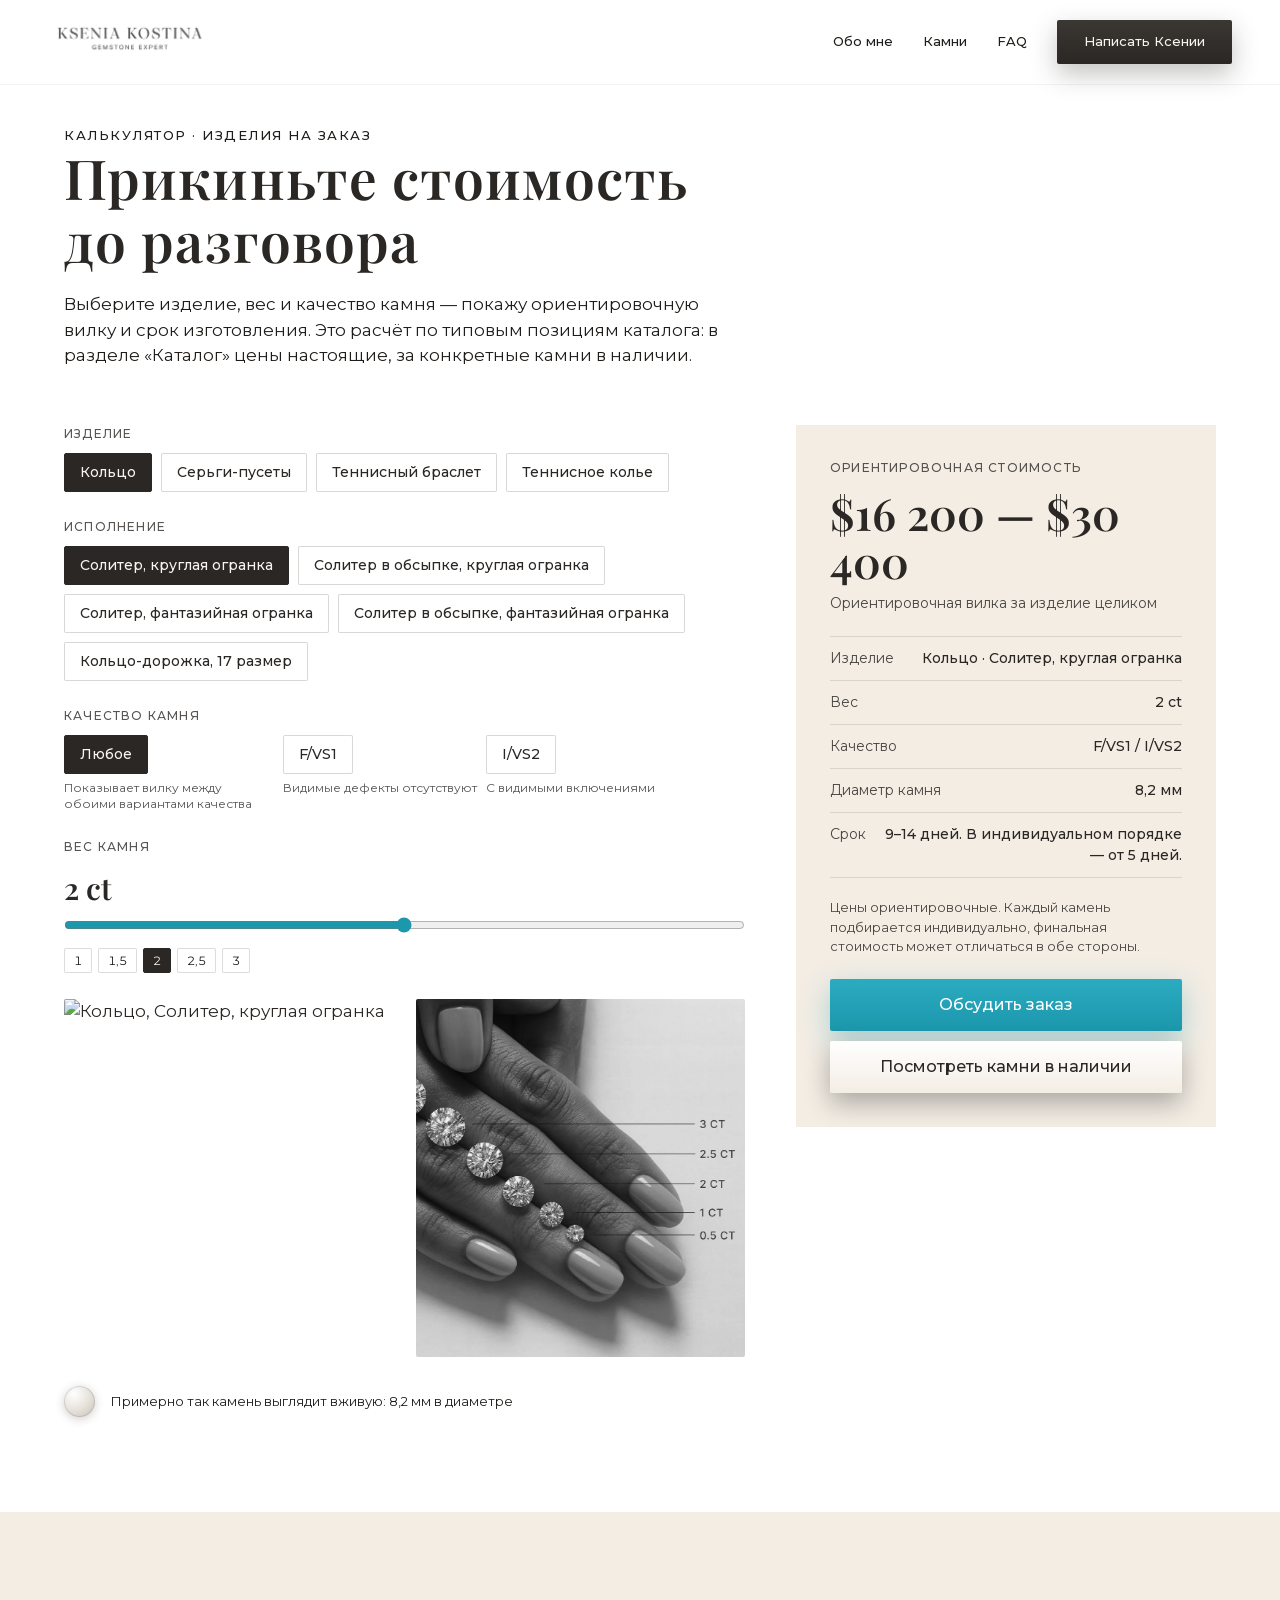
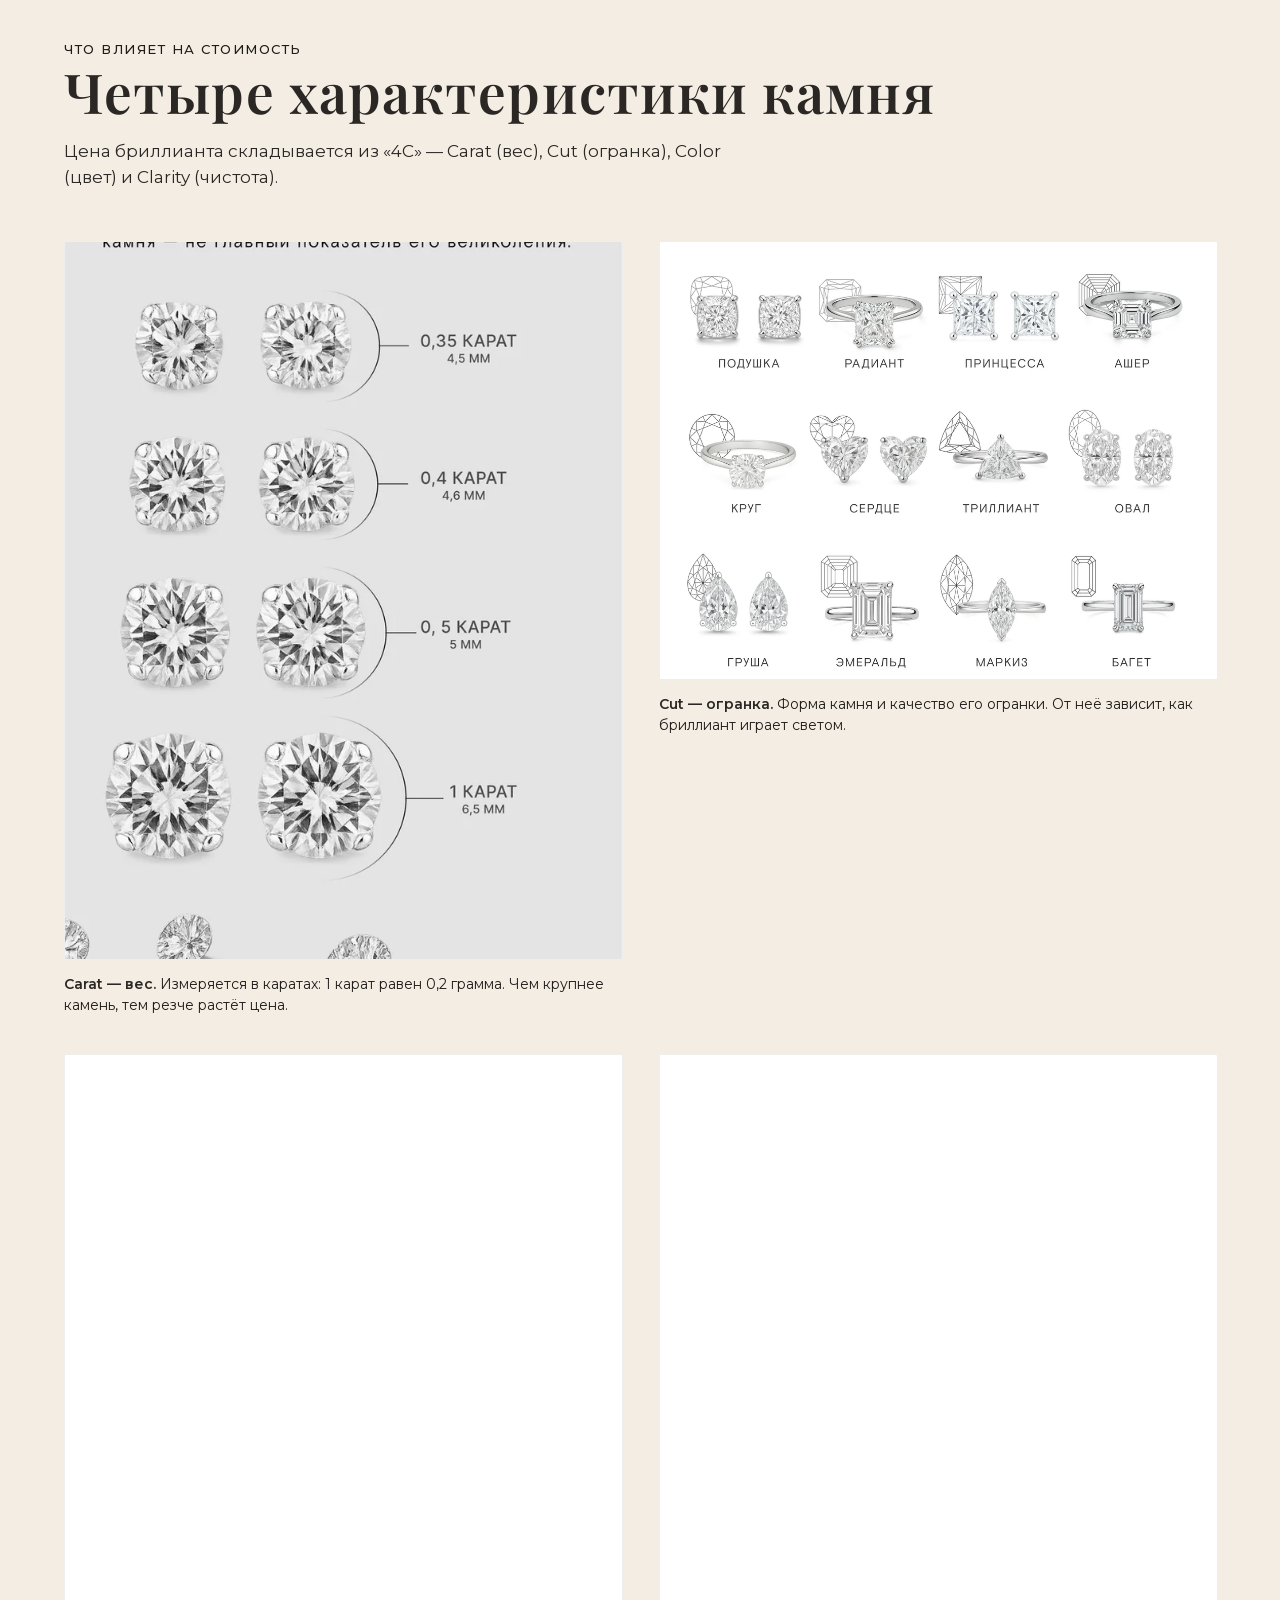
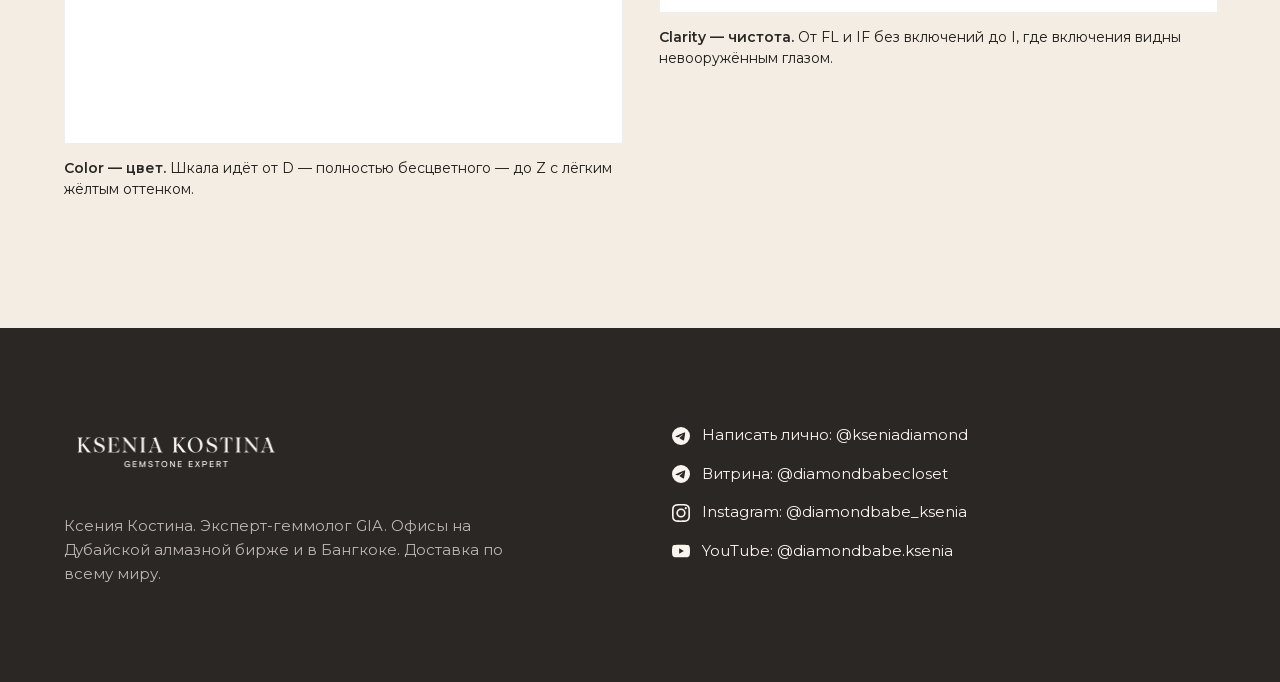
==== calculator/index.html @ 06dcc221 "Калькулятор: готовая шкала цвета вместо самодельной склейки 09_tsvet_shkala_polnaya появился в папке" ====
<!DOCTYPE html>
<html lang="ru">
<head>
<meta charset="utf-8">
<meta name="viewport" content="width=device-width, initial-scale=1">

<meta http-equiv="Content-Security-Policy" content="
  default-src 'none';
  img-src 'self';
  style-src 'self';
  font-src 'self';
  script-src 'self';
  connect-src 'self';
  base-uri 'none';
  form-action 'none'">
<meta name="referrer" content="strict-origin-when-cross-origin">

<title>Калькулятор изделия — Ксения Костина, геммолог GIA</title>
<meta name="description" content="Ориентировочная стоимость кольца, серёг-пусет, теннисного браслета и колье с бриллиантами. Цены из каталога 2026 года, срок изготовления 9–14 дней, сертификат GIA.">

<link rel="canonical" href="https://shbshv-czec.github.io/kseniakostina/calculator/">
<meta property="og:type" content="website">
<meta property="og:locale" content="ru_RU">
<meta property="og:site_name" content="Ксения Костина — эксперт-геммолог GIA">
<meta property="og:url" content="https://shbshv-czec.github.io/kseniakostina/calculator/">
<meta property="og:title" content="Калькулятор изделия — Ксения Костина">
<meta property="og:description" content="Прикиньте стоимость кольца, пусет, браслета или колье с бриллиантами до разговора.">
<meta property="og:image" content="https://shbshv-czec.github.io/kseniakostina/assets/img/og-image.jpg">
<meta property="og:image:width" content="1200">
<meta property="og:image:height" content="630">
<meta name="twitter:card" content="summary_large_image">

<link rel="icon" type="image/png" href="../assets/img/favicon.png">
<link rel="preload" href="../assets/fonts/playfair-display-600.woff2" as="font" type="font/woff2" crossorigin>
<link rel="preload" href="../assets/fonts/montserrat-cyrillic.woff2" as="font" type="font/woff2" crossorigin>
<link rel="stylesheet" href="../assets/css/styles.css">
<link rel="stylesheet" href="../assets/css/pages.css">
<script src="../assets/js/app.js" defer></script>
<script src="../assets/js/calculator.js" defer></script>
</head>

<body>
<div class="page">

<nav class="nav" aria-label="Основная навигация">
  <div class="nav__inner">
    <a href="../"><img class="nav__logo" src="../assets/img/logo-nav.webp" alt="KSENIA KOSTINA — GEMSTONE EXPERT" width="340" height="81" fetchpriority="high" decoding="async"></a>
    <div class="nav__links">
      <a class="nav__link" href="../#about">Обо мне</a>
      <a class="nav__link" href="../#stones">Камни</a>
      <a class="nav__link" href="../#faq">FAQ</a>
      <a class="btn btn--ink nav__cta" href="https://t.me/kseniadiamond">Написать Ксении</a>
      <button id="burgerBtn" class="nav__burger" type="button" aria-controls="mobileMenu" aria-expanded="false" aria-label="Меню">
        <span></span><span></span><span></span>
      </button>
    </div>
  </div>
  <div id="mobileMenu" class="nav__menu">
    <a href="../#about">Обо мне</a>
    <a href="../#stones">Камни</a>
    <a href="../#faq">FAQ</a>
  </div>
</nav>

<main>
  <header class="page-head">
    <div class="wrap">
      <div class="eyebrow">Калькулятор · изделия на заказ</div>
      <h1 class="h2">Прикиньте стоимость до разговора</h1>
      <p class="lead">Выберите изделие, вес и качество камня — покажу ориентировочную вилку и срок изготовления. Это расчёт по типовым позициям каталога: в разделе «Каталог» цены настоящие, за конкретные камни в наличии.</p>
    </div>
  </header>

  <p class="count" id="loading">Загружаю расчёт…</p>

  <div class="calc" id="calc" hidden>
    <div class="calc__grid">

      <div>
        <div class="field">
          <span class="field__label" id="l-product">Изделие</span>
          <div class="field__row" id="f-product" role="group" aria-labelledby="l-product"></div>
        </div>

        <div class="field" id="variant-field">
          <span class="field__label" id="l-variant">Исполнение</span>
          <div class="field__row" id="f-variant" role="group" aria-labelledby="l-variant"></div>
          <p class="field__solo" id="variant-solo" hidden></p>
        </div>

        <div class="field" id="grade-field">
          <span class="field__label" id="l-grade">Качество камня</span>
          <div class="field__row" id="f-grade" role="group" aria-labelledby="l-grade"></div>
        </div>

        <div class="field">
          <label class="field__label" for="weight" id="weight-label">Вес камня</label>
          <div class="range-val" id="weight-val">1 ct</div>
          <input class="range" type="range" id="weight" min="1" max="3" step="0.05" value="1"
                 aria-labelledby="weight-label" aria-describedby="weight-val">
          <div class="range-ticks" id="range-ticks" role="group" aria-label="Веса из каталога"></div>
        </div>

        <!-- Фото изделия и схема каратности стоят рядом, а не друг под
             другом. Исключение — общий кадр всех форм огранки: он широкий,
             и тогда ряд разворачивается в колонку (класс is-wide). -->
        <div class="preview-row" id="preview-row">
          <div class="cut-preview">
            <img id="cut-img" class="cut-preview__photo" width="560" height="560" alt="" loading="lazy" decoding="async">
          </div>
          <figure class="size-ref">
            <img id="size-ref" class="size-ref__img" width="900" height="981" alt="" loading="lazy" decoding="async">
          </figure>
        </div>

        <div class="size-vis" id="size-vis" hidden>
          <div class="size-vis__stone" id="size-stone"></div>
          <p class="size-vis__cap" id="size-cap"></p>
        </div>
      </div>

      <aside class="result" id="result" aria-live="polite">
        <div class="result__label">Ориентировочная стоимость</div>
        <p class="result__price" id="r-price">—</p>
        <p class="result__price-note" id="r-price-note"></p>

        <dl class="result__rows">
          <div class="result__row"><dt>Изделие</dt><dd id="r-item">—</dd></div>
          <div class="result__row"><dt>Вес</dt><dd id="r-weight">—</dd></div>
          <div class="result__row"><dt>Качество</dt><dd id="r-grade">—</dd></div>
          <div class="result__row" id="r-mm-row"><dt>Диаметр камня</dt><dd id="r-mm">—</dd></div>
          <div class="result__row"><dt>Срок</dt><dd id="r-lead">—</dd></div>
        </dl>

        <p class="result__note" id="disclaimer"></p>

        <div class="result__actions">
          <a class="btn btn--paraiba" id="r-discuss" href="https://t.me/kseniadiamond">Обсудить заказ</a>
          <a class="btn btn--light" id="r-to-catalog" href="../catalog/">Посмотреть камни в наличии</a>
        </div>
      </aside>

    </div>
  </div>

  <section class="section edu">
    <div class="wrap">
      <div class="eyebrow">Что влияет на стоимость</div>
      <h2 class="h2">Четыре характеристики камня</h2>
      <p class="lead">Цена бриллианта складывается из «4C» — Carat (вес), Cut (огранка), Color (цвет) и Clarity (чистота).</p>
      <div class="edu-grid">
        <figure class="edu-card">
          <img src="../assets/img/cuts/edu-carat.webp" width="700" height="901" alt="Сравнение веса бриллиантов на примере серёг-пусет" loading="lazy" decoding="async">
          <figcaption><b>Carat — вес.</b> Измеряется в каратах: 1 карат равен 0,2 грамма. Чем крупнее камень, тем резче растёт цена.</figcaption>
        </figure>
        <figure class="edu-card">
          <img src="../assets/img/cuts/edu-cut.webp" width="1100" height="863" alt="Двенадцать форм огранки бриллианта с названиями" loading="lazy" decoding="async">
          <figcaption><b>Cut — огранка.</b> Форма камня и качество его огранки. От неё зависит, как бриллиант играет светом.</figcaption>
        </figure>
        <figure class="edu-card">
          <img src="../assets/img/cuts/edu-color.webp" width="900" height="1112" alt="Шкала цвета бриллиантов от D до Z" loading="lazy" decoding="async">
          <figcaption><b>Color — цвет.</b> Шкала идёт от D — полностью бесцветного — до Z с лёгким жёлтым оттенком.</figcaption>
        </figure>
        <figure class="edu-card">
          <img src="../assets/img/cuts/edu-clarity.webp" width="900" height="900" alt="Шкала чистоты бриллиантов от FL до I" loading="lazy" decoding="async">
          <figcaption><b>Clarity — чистота.</b> От FL и IF без включений до I, где включения видны невооружённым глазом.</figcaption>
        </figure>
      </div>
    </div>
  </section>

</main>

<footer class="section--footer footer">
  <div class="wrap cols cols--foot">
    <div>
      <img class="footer__logo" src="../assets/img/logo-footer.webp" alt="KSENIA KOSTINA — GEMSTONE EXPERT" width="464" height="110" loading="lazy" decoding="async">
      <p class="footer__about">Ксения Костина. Эксперт-геммолог GIA. Офисы на Дубайской алмазной бирже и в Бангкоке. Доставка по всему миру.</p>
    </div>
    <div class="footer__links">
      <a href="https://t.me/kseniadiamond"><img src="../assets/img/icon-telegram.svg" alt="" width="18" height="18" loading="lazy" decoding="async">Написать лично: @kseniadiamond</a>
      <a href="https://t.me/diamondbabecloset"><img src="../assets/img/icon-telegram.svg" alt="" width="18" height="18" loading="lazy" decoding="async">Витрина: @diamondbabecloset</a>
      <a href="https://instagram.com/diamondbabe_ksenia"><img src="../assets/img/icon-instagram.svg" alt="" width="18" height="18" loading="lazy" decoding="async">Instagram: @diamondbabe_ksenia</a>
      <a href="https://youtube.com/@diamondbabe.ksenia"><img src="../assets/img/icon-youtube.svg" alt="" width="18" height="18" loading="lazy" decoding="async">YouTube: @diamondbabe.ksenia</a>
    </div>
  </div>
</footer>

</div>
</body>
</html>
---- assets/css/styles.css ----
/* ============================================================
   kseniakostina.ru

   Порядок: шрифты → токены → база → раскладка → типографика →
   компоненты → секции → адаптив → уважение к prefers-reduced-motion.

   Инлайновых стилей в разметке нет, поэтому в адаптиве не нужен
   ни один !important.
   ============================================================ */


/* ────────────────────────────────  Шрифты  ──────────────────────────────── */

/* Playfair Display — инстанс вариативного шрифта на wght=600
   (в разметке используется только 600), сабсет latin + cyrillic. */
@font-face {
  font-family: 'Playfair Display';
  src: url('../fonts/playfair-display-600.woff2') format('woff2');
  font-weight: 600;
  font-style: normal;
  font-display: swap;
}

/* Montserrat — сабсеты Google Fonts.
   ВНИМАНИЕ: веса 400/500/600 намеренно ссылаются на один и тот же файл
   Regular — ровно так же, как в исходном бандле. Это сохраняет текущий
   вид: текст с font-weight:500 и 600 рисуется начертанием Regular,
   браузер его не синтезирует, потому что вес объявлен явно.
   Чтобы получить настоящие Medium/SemiBold — нужны отдельные файлы. */
@font-face { font-family:'Montserrat'; font-style:normal; font-weight:400; font-display:swap;
  src:url('../fonts/montserrat-cyrillic-ext.woff2') format('woff2');
  unicode-range:U+0460-052F,U+1C80-1C8A,U+20B4,U+2DE0-2DFF,U+A640-A69F,U+FE2E-FE2F; }
@font-face { font-family:'Montserrat'; font-style:normal; font-weight:400; font-display:swap;
  src:url('../fonts/montserrat-cyrillic.woff2') format('woff2');
  unicode-range:U+0301,U+0400-045F,U+0490-0491,U+04B0-04B1,U+2116; }
@font-face { font-family:'Montserrat'; font-style:normal; font-weight:400; font-display:swap;
  src:url('../fonts/montserrat-latin.woff2') format('woff2');
  unicode-range:U+0000-00FF,U+0131,U+0152-0153,U+02BB-02BC,U+02C6,U+02DA,U+02DC,U+0304,U+0308,U+0329,U+2000-206F,U+20AC,U+2122,U+2191,U+2193,U+2212,U+2215,U+FEFF,U+FFFD; }

@font-face { font-family:'Montserrat'; font-style:normal; font-weight:500; font-display:swap;
  src:url('../fonts/montserrat-cyrillic-ext.woff2') format('woff2');
  unicode-range:U+0460-052F,U+1C80-1C8A,U+20B4,U+2DE0-2DFF,U+A640-A69F,U+FE2E-FE2F; }
@font-face { font-family:'Montserrat'; font-style:normal; font-weight:500; font-display:swap;
  src:url('../fonts/montserrat-cyrillic.woff2') format('woff2');
  unicode-range:U+0301,U+0400-045F,U+0490-0491,U+04B0-04B1,U+2116; }
@font-face { font-family:'Montserrat'; font-style:normal; font-weight:500; font-display:swap;
  src:url('../fonts/montserrat-latin.woff2') format('woff2');
  unicode-range:U+0000-00FF,U+0131,U+0152-0153,U+02BB-02BC,U+02C6,U+02DA,U+02DC,U+0304,U+0308,U+0329,U+2000-206F,U+20AC,U+2122,U+2191,U+2193,U+2212,U+2215,U+FEFF,U+FFFD; }

@font-face { font-family:'Montserrat'; font-style:normal; font-weight:600; font-display:swap;
  src:url('../fonts/montserrat-cyrillic-ext.woff2') format('woff2');
  unicode-range:U+0460-052F,U+1C80-1C8A,U+20B4,U+2DE0-2DFF,U+A640-A69F,U+FE2E-FE2F; }
@font-face { font-family:'Montserrat'; font-style:normal; font-weight:600; font-display:swap;
  src:url('../fonts/montserrat-cyrillic.woff2') format('woff2');
  unicode-range:U+0301,U+0400-045F,U+0490-0491,U+04B0-04B1,U+2116; }
@font-face { font-family:'Montserrat'; font-style:normal; font-weight:600; font-display:swap;
  src:url('../fonts/montserrat-latin.woff2') format('woff2');
  unicode-range:U+0000-00FF,U+0131,U+0152-0153,U+02BB-02BC,U+02C6,U+02DA,U+02DC,U+0304,U+0308,U+0329,U+2000-206F,U+20AC,U+2122,U+2191,U+2193,U+2212,U+2215,U+FEFF,U+FFFD; }


/* ────────────────────────────────  Токены  ─────────────────────────────── */

:root {
  /* Поверхности */
  --bg-ivory:#FAF4EF;
  --bg-cream:#F3EDE4;
  --bg-white:#FFFFFF;
  --bg-ink:#2A2724;

  /* Текст */
  --fg-1:#2A2724;   /* основной */
  --fg-2:#1F1C19;   /* приглушённый, на светлом */
  --fg-inv:#FAF4EF; /* на тёмном */

  /* Золото */
  --gold:#C29A3B;
  --gold-champagne:#C9AE7C;

  /* Параиба — цвет действия */
  --paraiba-1:#2BABC1;
  --paraiba-2:#1C97AC;

  /* Градиенты */
  --grad-ink:linear-gradient(180deg,#3B3733 0%,#2A2724 100%);
  --grad-paraiba:linear-gradient(180deg,var(--paraiba-1) 0%,var(--paraiba-2) 100%);
  --grad-light:linear-gradient(180deg,#FFFFFF 0%,#F3EDE4 100%);
  --grad-hero:linear-gradient(170deg,#FFFFFF 0%,#F7F4F0 55%,#EFECE7 100%);
  --grad-platinum:linear-gradient(115deg,#EDECE9 0%,#FAFAF8 22%,#E4E2DE 45%,#F7F6F3 68%,#EAE8E4 100%);
  --grad-course:linear-gradient(160deg,#332F2B 0%,#2A2724 60%,#211E1C 100%);
  --grad-request:linear-gradient(170deg,#FAF4EF 0%,#F3EDE4 60%,#EFE8DD 100%);

  /* Тени */
  --shadow-ink:0 10px 26px rgba(42,39,36,0.28);
  --shadow-paraiba:0 10px 28px rgba(28,151,172,0.35);
  --shadow-light:0 10px 26px rgba(0,0,0,0.3);
  --shadow-gem:drop-shadow(-6px 6px 20px rgba(42,39,36,0.3));

  /* Типографика */
  --font-display:'Playfair Display',Georgia,serif;
  --font-sans:'Proxima Nova','Montserrat','Avenir Next',system-ui,sans-serif;

  /* Раскладка */
  --wrap:1360px;
  --gutter:clamp(20px,5vw,64px);
  --gap-col:clamp(40px,6vw,96px);
  --pad-section:clamp(72px,10vw,140px);

  /* Движение */
  --ease:cubic-bezier(0.22,0.61,0.36,1);
  --dur-reveal:1s;
  --dur-faq:.55s;
}


/* ─────────────────────────────────  База  ──────────────────────────────── */

html { scroll-behavior:smooth }

body {
  margin:0;
  background:var(--bg-white);
  color:var(--fg-1);
  font-family:var(--font-sans);
  font-size:17px;
  line-height:1.5;
  font-weight:400;
}

.page { position:relative }

/* Глобального img{max-width:100%} здесь намеренно нет: портрет на первом
   экране шире своего контейнера (114%), и такое правило его обрезало бы.
   Размеры каждой картинки заданы явно. */

a { color:var(--fg-1) }

strong { font-weight:600 }

summary::-webkit-details-marker { display:none }

/* Видимый фокус с клавиатуры — по умолчанию его съедали инлайновые стили */
:focus-visible {
  outline:2px solid var(--paraiba-2);
  outline-offset:3px;
}


/* ───────────────────────────────  Раскладка  ───────────────────────────── */

.wrap {
  max-width:var(--wrap);
  margin-inline:auto;
}

.wrap--narrow { max-width:900px }

/* Колонка текста внутри .wrap — прижата влево, поэтому не .wrap--* */
.text-col { max-width:720px }

/* Заголовок в строке-флексе (сохраняет исходную обёртку вокруг h2) */
.h2-row { display:flex; align-items:center; gap:clamp(14px,1.8vw,24px) }

.section { padding:var(--pad-section) var(--gutter) }
.section--stats  { padding:clamp(64px,8vw,112px) var(--gutter) }
.section--band   { padding:clamp(48px,6vw,88px) var(--gutter) }
.section--course { padding:clamp(72px,10vw,120px) var(--gutter) }
.section--footer { padding:clamp(56px,8vw,96px) var(--gutter) }

/* Две колонки, схлопываются в одну ниже 400px на колонку */
.cols {
  display:grid;
  grid-template-columns:repeat(auto-fit,minmax(min(100%,400px),1fr));
  gap:var(--gap-col);
  align-items:center;
}
.cols--top   { align-items:start }
.cols--stats { grid-template-columns:repeat(auto-fit,minmax(min(100%,300px),1fr)); gap:32px }
.cols--foot  { grid-template-columns:repeat(auto-fit,minmax(min(100%,260px),1fr));
               gap:clamp(32px,5vw,64px); align-items:start }

/* Кадрирующая рамка вокруг фотографий */
.media { overflow:hidden }
.media > img { width:100%; height:auto; display:block }

/* Портретный кадр фиксированной высоты — фото обрезается по центру */
.media--tall { max-height:620px }
.media--tall > img {
  height:100%;
  max-height:620px;
  object-fit:cover;
}
.media--trust > img  { object-position:center 30% }
.media--course > img { object-position:center 28% }


/* ──────────────────────────────  Типографика  ──────────────────────────── */

.display,
.h2 {
  font-family:var(--font-display);
  font-weight:600;
  margin:0;
}

.display {          /* заголовок первого экрана */
  font-size:clamp(38px,4.8vw,64px);
  line-height:1.08;
  letter-spacing:1.4px;
  margin-top:28px;
}

.h2 {               /* заголовки секций */
  font-size:clamp(32px,4.3vw,56px);
  line-height:1.15;
  letter-spacing:1.1px;
}

.h2--offset { margin-top:20px }

.subhead {          /* подзаголовок первого экрана */
  font-family:var(--font-display);
  font-weight:600;
  font-size:21px;
  line-height:1.5;
  letter-spacing:0.44px;
  margin:24px 0 0;
  max-width:560px;
  color:var(--fg-2);
}

.eyebrow {          /* надзаголовок капсом */
  font-size:13px;
  font-weight:500;
  letter-spacing:1.5px;
  text-transform:uppercase;
  color:var(--fg-2);
}
.eyebrow--gold { color:var(--gold-champagne) }

.lead { margin:32px 0 0 }   /* первый абзац после заголовка */
.p    { margin:18px 0 0 }   /* последующие абзацы */
.p--tight { margin:16px 0 0 }

/* В «Курсе CARAT» заголовок уже отбит от надзаголовка, поэтому
   первый абзац подходит ближе — 24px вместо 32px. */
.lead--near { margin-top:24px }

.quote {
  font-family:var(--font-display);
  font-weight:600;
  font-size:clamp(30px,4vw,52px);
  line-height:1.3;
  letter-spacing:1.1px;
  margin:0;
  max-width:880px;
  text-align:center;
  color:var(--fg-inv);
}


/* ──────────────────────────────  Компоненты  ───────────────────────────── */

/* Кнопка. Блик по наведению — псевдоэлемент, поэтому нужен overflow. */
.btn {
  position:relative;
  overflow:hidden;
  display:inline-block;
  font-size:16px;
  font-weight:500;
  padding:14px 30px;
  border-radius:2px;
  text-decoration:none;
  transition:filter .18s ease;
}
.btn:hover { filter:brightness(1.05) }

.btn::after {
  content:"";
  position:absolute;
  inset:0;
  background:radial-gradient(ellipse 130% 170% at 50% 135%,
    rgba(255,255,255,0.5) 0%, rgba(255,255,255,0.14) 45%, rgba(255,255,255,0) 72%);
  opacity:0;
  transition:opacity .22s ease;
  pointer-events:none;
}
.btn:hover::after { opacity:1 }

.btn--ink {
  background:var(--grad-ink);
  box-shadow:var(--shadow-ink);
  color:var(--fg-inv);
}
.btn--paraiba {
  background:var(--grad-paraiba);
  box-shadow:var(--shadow-paraiba);
  color:var(--bg-white);
}
.btn--light {
  background:var(--grad-light);
  box-shadow:var(--shadow-light);
  color:var(--fg-1);
}
.btn--light::after {
  background:radial-gradient(ellipse 130% 170% at 50% 135%,
    rgba(194,154,59,0.32) 0%, rgba(201,174,124,0.1) 45%, rgba(201,174,124,0) 72%);
}

.btn--spaced { margin-top:44px }

/* Текстовая ссылка-действие рядом с кнопкой */
.link-action {
  color:var(--paraiba-2);
  font-size:16px;
  font-weight:500;
  text-decoration:none;
}

/* Ряд «кнопка + ссылка» */
.actions {
  display:flex;
  gap:20px 28px;
  align-items:center;
  flex-wrap:wrap;
  margin-top:40px;
}
.actions--wide { margin-top:44px }


/* ──────────────────────────  Шапка и навигация  ────────────────────────── */

.nav {
  position:fixed;
  inset:0 0 auto;
  z-index:30;
  background:rgba(255,255,255,0.55);
  backdrop-filter:blur(16px) saturate(1.5);
  border-bottom:1px solid rgba(42,39,36,0.06);
}

.nav__inner {
  max-width:var(--wrap);
  margin-inline:auto;
  padding:18px 48px;
  box-sizing:border-box;
  display:flex;
  align-items:center;
  justify-content:space-between;
}

.nav__logo { width:168px; height:auto }

.nav__links {
  display:flex;
  align-items:center;
  gap:30px;
  font-size:13px;
  font-weight:500;
  color:var(--fg-2);
}

.nav__link { text-decoration:none; color:inherit }

/* Кнопка в шапке мельче обычной — под размер строки навигации */
.nav__cta { font-size:13px; padding:12px 27px }

/* Бургер — настоящая <button>, поэтому снимаем рамку и фон браузера */
.nav__burger {
  display:none;
  flex-direction:column;
  gap:5px;
  cursor:pointer;
  padding:8px 2px;
  border:0;
  background:none;
  appearance:none;
}
.nav__burger span {
  width:22px;
  height:1.5px;
  background:var(--bg-ink);
  display:block;
}

.nav__menu {
  display:none;
  flex-direction:column;
  align-items:flex-end;
  gap:26px;
  background:rgba(255,255,255,0.97);
  border-top:1px solid rgba(42,39,36,0.08);
  padding:34px 28px 44px;
  font-size:19px;
  font-weight:500;
  letter-spacing:2.5px;
  text-transform:uppercase;
}
.nav__menu[data-open="1"] { display:flex }
.nav__menu a { text-decoration:none; color:var(--bg-ink) }


/* ─────────────────────────────  Первый экран  ──────────────────────────── */

.hero {
  background:var(--grad-hero);
  padding:clamp(90px,12vh,130px) var(--gutter) 0;
  overflow:hidden;
  position:relative;
}

.hero__grid {
  max-width:var(--wrap);
  margin-inline:auto;
  display:grid;
  grid-template-columns:minmax(0,1.05fr) minmax(0,0.95fr);
  gap:clamp(24px,4vw,64px);
  align-items:stretch;
  min-height:min(calc(100vh - 220px),780px);
}

.hero__text {
  display:flex;
  flex-direction:column;
  justify-content:center;
  padding:16px 0 56px;
}

.hero__art {
  position:relative;
  min-height:clamp(440px,62vh,660px);
}

/* Две мягкие подсветки за портретом */
.hero__glow {
  position:absolute;
  inset:-10% -14%;
  background:radial-gradient(ellipse 42% 38% at 50% 66%,
    rgba(214,209,201,0.85) 0%, rgba(222,217,210,0.4) 40%, rgba(239,236,231,0) 68%);
}
.hero__glow--paraiba {
  background:radial-gradient(ellipse 30% 26% at 66% 72%,
    rgba(47,192,218,0.09) 0%, rgba(47,192,218,0) 65%);
}

.hero__portrait {
  position:absolute;
  left:-7%;
  bottom:0;
  width:114%;
  height:115%;
  object-fit:contain;
  object-position:bottom center;
  display:block;
}

/* «Крошка» — залипающий декор справа, позицию по вертикали ведёт JS */
.crumb {
  position:fixed;
  right:0;
  top:100vh;
  z-index:5;
  width:clamp(131px,15.6vw,259px);
  height:auto;
  filter:drop-shadow(0 24px 36px rgba(42,39,36,0.22));
  pointer-events:none;
}

/* Логотипы изданий */
.press {
  display:flex;
  align-items:center;
  gap:clamp(16px,2vw,30px);
  flex-wrap:nowrap;
  margin-top:56px;
  color:var(--fg-2);
  opacity:0.9;
  min-width:0;
}
.press img { width:auto; display:block }
.press__forbes      { height:clamp(12px,1.25vw,17px) }
.press__kommersant  { height:clamp(9px,0.95vw,13px) }
.press__rbc         { height:clamp(10px,1.1vw,15px) }
.press__robb        { height:clamp(9px,1vw,14px) }
.press__marieclaire { height:clamp(8px,0.9vw,12px) }


/* ────────────────────────────────  Секции  ─────────────────────────────── */

.main { position:relative; z-index:2 }

/* Платиновый перелив — фон «Обо мне» и «Цифр» */
.platinum {
  background:var(--grad-platinum);
  background-size:220% 220%;
  animation:platinumSheen 16s ease-in-out infinite;
}
@keyframes platinumSheen {
  0%   { background-position:0% 50% }
  50%  { background-position:100% 50% }
  100% { background-position:0% 50% }
}

.about { overflow:hidden; position:relative }
/* На мобильном фото уезжает наверх — смягчаем стык с первым экраном */
.about::before { content:none }

/* Полоса с цитатой на фоне фотографии */
.quote-band {
  background-image:
    linear-gradient(rgba(20,18,16,0.55), rgba(20,18,16,0.55)),
    url('../img/quote-bg.webp');
  background-size:cover;
  background-position:center;
  background-attachment:fixed;
}
.quote-band__inner { display:flex; justify-content:center }

.stones { background:var(--bg-white); position:relative; overflow:hidden }

/* Пара камней, плавающая справа от текста */
.gems {
  position:absolute;
  right:clamp(24px,6vw,110px);
  top:50%;
  margin-top:-190px;
  width:clamp(210px,20vw,286px);
  height:clamp(360px,34vw,480px);
  pointer-events:none;
}
.gems__slot { position:absolute; pointer-events:none }
.gems__slot--white  { top:0; right:0; width:56% }
.gems__slot--yellow { bottom:0; left:0; width:65% }
.gems img {
  position:relative;
  z-index:1;
  width:100%;
  height:auto;
  display:block;
  filter:var(--shadow-gem);
  /* базу масштаба ведёт JS через --gem-scale */
  transform:scale(var(--gem-scale,1));
}

.stat { text-align:center }
.stat__value {
  font-family:var(--font-display);
  font-weight:600;
  font-size:clamp(52px,6vw,88px);
  line-height:1.05;
  letter-spacing:1.6px;
  color:var(--fg-1);
}
.stat__note {
  margin:16px auto 0;
  color:var(--fg-2);
  max-width:380px;
}

.trust { background:var(--bg-white) }

/* Логотипы лабораторий — обесцвечены, оживают по наведению */
.labs {
  display:flex;
  align-items:center;
  gap:clamp(16px,2.2vw,34px);
  flex-wrap:nowrap;
  margin-top:52px;
}
.labs img {
  height:26px;
  width:auto;
  filter:grayscale(1);
  opacity:0.6;
  transition:filter .15s ease, opacity .15s ease;
}
.labs img:hover { filter:grayscale(0); opacity:1 }
/* Селектор с img — иначе .labs img выигрывает по весу и высота не меняется */
.labs img.labs__sm { height:17px; margin:4.5px 0 }

.course { background:var(--grad-course); color:var(--fg-inv) }
.course p { color:var(--fg-inv) }

.faq { background:var(--bg-white) }
.faq__list { margin-top:56px }

.faq details {
  border-top:1px solid var(--gold-champagne);
  padding:24px 0;
}
/* Закрытый вопрос добирает 14px — ровно столько занимал верхний отступ
   свёрнутого ответа в прежней вёрстке. Так ритм списка не изменился,
   хотя ответ теперь честно убран из документа, а не спрятан высотой. */
.faq details:not([open]) { padding-bottom:38px }
.faq details:last-child { border-bottom:1px solid var(--gold-champagne) }

.faq summary {
  font-family:var(--font-display);
  font-weight:600;
  font-size:22px;
  letter-spacing:0.44px;
  cursor:pointer;
  list-style:none;
}

.faq details p {
  margin:14px 0 0;
  color:var(--fg-2);
  overflow:hidden;
  transition:max-height var(--dur-faq) var(--ease), opacity var(--dur-faq) ease;
}

.request { background:var(--grad-request); overflow:hidden }

.footer { background:var(--bg-ink); color:var(--fg-inv) }
.footer__logo { width:230px; height:auto }
.footer__about {
  margin:28px 0 0;
  font-size:15px;
  line-height:1.6;
  color:rgba(250,244,239,0.7);
  max-width:440px;
}
.footer__links {
  display:flex;
  flex-direction:column;
  gap:16px;
  font-size:15px;
}
.footer__links a {
  color:var(--fg-inv);
  text-decoration:none;
  display:flex;
  align-items:center;
  gap:12px;
}
.footer__links img { width:18px; height:18px }


/* ───────────────────────  Появление и параллакс  ───────────────────────── */

/* Стартовое состояние ставит JS (класс на <html>), чтобы при выключенном
   JS весь текст остался видимым. */
.js [data-reveal] {
  opacity:0;
  transform:translateY(28px);
  transition:opacity var(--dur-reveal) var(--ease), transform var(--dur-reveal) var(--ease);
}
.js [data-reveal].is-revealed {
  opacity:1;
  transform:translateY(0);
}

/* Параллакс: базовый масштаб задан здесь, сдвиг подставляет JS */
.plx { transform:scale(var(--plx-scale,1)) translateY(var(--plx-y,0px)) }
.plx--about   { --plx-scale:1.12 }
.plx--request { --plx-scale:1.08 }


/* ────────────────────────────────  Адаптив  ────────────────────────────── */

@media (max-width:1150px) {
  .gems {
    position:relative;
    right:auto;
    top:auto;
    margin:56px auto 0;
    width:240px;
    height:400px;
  }
}

@media (max-width:1060px) {
  .nav__inner  { padding:14px 20px }
  .nav__logo   { width:128px }
  .nav__links  { gap:18px }
  .nav__link   { display:none }
  .nav__cta    { white-space:nowrap; font-size:14px; padding:10px 18px }
  .nav__burger { display:flex }
}

@media (max-width:900px) {
  .hero { padding-top:100px }

  /* Порядок блоков на мобильном. Раньше это были #heroText>div:nth-child(N)
     — любая вставка <div> ломала раскладку. Теперь порядок держат классы. */
  .hero__grid { display:flex; flex-direction:column }
  .hero__text { display:contents }
  .hero__eyebrow  { order:1 }
  .display        { order:2 }
  .subhead        { order:4; margin-top:32px }
  .hero__actions  { order:5 }
  .press          { order:6; justify-content:space-between; gap:0; width:100%; margin-bottom:64px }

  .hero__art { order:3; min-height:480px; margin:0 -20px }
  .hero__portrait { left:0; width:100%; height:100% }

  .crumb { width:104px }

  .press__forbes      { height:3.4vw }
  .press__kommersant  { height:2.6vw }
  .press__rbc         { height:3vw }
  .press__robb        { height:2.8vw }
  .press__marieclaire { height:2.4vw }

  /* Фото «Обо мне» встаёт над текстом */
  .about__cols  { display:flex; flex-direction:column }
  .about__media { order:2 }
  .about__text  { order:1 }
  .about::before {
    content:"";
    position:absolute;
    inset:0 0 auto;
    height:90px;
    background:linear-gradient(180deg,#EFECE7 0%,rgba(239,236,231,0) 100%);
    pointer-events:none;
    z-index:1;
  }

  .labs { justify-content:space-between; gap:0; width:100% }
  .labs img { height:16px }
  .labs img.labs__sm { height:11px }

  /* Телефону — свой файл фона, вдвое легче десктопного */
  .quote-band {
    background-image:
      linear-gradient(rgba(20,18,16,0.55), rgba(20,18,16,0.55)),
      url('../img/quote-bg-800.webp');
  }
}


/* ─────────────────────  Уважение к настройкам движения  ────────────────── */

@media (prefers-reduced-motion:reduce) {
  html { scroll-behavior:auto }

  /* Появление, переливы и плавная гармошка выключаются целиком.
     Параллакс и счётчики отключает JS — он читает ту же медиа-фичу. */
  .js [data-reveal] {
    opacity:1;
    transform:none;
    transition:none;
  }
  .platinum { animation:none }
  .faq details p { transition:none }
  .btn, .btn::after, .labs img { transition:none }
  .quote-band { background-attachment:scroll }
}
---- assets/css/pages.css ----
/* ============================================================
   Каталог и калькулятор.
   Подключается после styles.css и опирается на его токены.
   ============================================================ */

/* Класс display у .field__row/.chip перебивает браузерный [hidden]
   (одинаковая специфичность, но author-правило идёт позже UA). Возвращаем
   hidden силу, иначе спрятанные кнопки исполнения остаются на экране. */
[hidden] { display:none !important }

/* ── Шапка страницы ── */
.page-head { padding:clamp(110px,14vh,150px) var(--gutter) clamp(32px,5vw,56px) }
.page-head .h2 { max-width:18ch }
.page-head .lead { margin-top:20px; max-width:62ch; color:var(--fg-2) }

/* ── Панель фильтров ── */
.filters {
  position:sticky;
  top:0;
  z-index:20;
  background:rgba(255,255,255,0.86);
  backdrop-filter:blur(16px) saturate(1.4);
  border-block:1px solid rgba(42,39,36,0.08);
  padding:18px var(--gutter);
}
.filters__row { display:flex; flex-wrap:wrap; align-items:center; gap:10px; margin-bottom:12px }
.filters__row:last-child { margin-bottom:0 }
/* Обёртка групп кнопок: display:contents убирает лишний уровень,
   поэтому кнопки переносятся в общем потоке строки фильтров. */
.filters__group { display:contents }
.filters__label--inline { min-width:0 }
.filters__label {
  font-size:12px; font-weight:500; letter-spacing:1.2px; text-transform:uppercase;
  color:var(--fg-2); opacity:.7; margin-right:4px; flex:none; min-width:74px;
}

/* Кнопка-фильтр. Состояние живёт в aria-pressed, а не в классе,
   поэтому скринридер читает его без дополнительных подсказок. */
.chip {
  font:inherit; font-size:14px; font-weight:500;
  padding:8px 15px; border:1px solid rgba(42,39,36,0.18); border-radius:2px;
  background:var(--bg-white); color:var(--fg-1); cursor:pointer;
  display:inline-flex; align-items:center; gap:7px;
  transition:border-color .18s ease, background .18s ease, color .18s ease;
}
.chip:hover { border-color:var(--fg-1) }
.chip[aria-pressed="true"] { background:var(--bg-ink); border-color:var(--bg-ink); color:var(--fg-inv) }
.chip__n { font-size:12px; opacity:.55; font-variant-numeric:tabular-nums }
.chip[aria-pressed="true"] .chip__n { opacity:.7 }
.chip__dot { width:9px; height:9px; border-radius:50%; flex:none; box-shadow:inset 0 0 0 1px rgba(0,0,0,.12) }

.select {
  font:inherit; font-size:14px; font-weight:500; padding:8px 15px;
  border:1px solid rgba(42,39,36,0.18); border-radius:2px;
  background:var(--bg-white); color:var(--fg-1); cursor:pointer;
}
.reset {
  font:inherit; font-size:14px; font-weight:500; padding:8px 4px;
  border:0; background:none; color:var(--paraiba-2); cursor:pointer;
  text-decoration:underline; text-underline-offset:3px;
}
.reset[hidden] { display:none }

/* ── Счётчик результатов ── */
.count {
  padding:22px var(--gutter) 0;
  font-size:15px; color:var(--fg-2);
  font-variant-numeric:tabular-nums;
}
.count b { font-weight:600; color:var(--fg-1) }

/* ── Сетка карточек ── */
.grid {
  display:grid;
  grid-template-columns:repeat(auto-fill,minmax(min(100%,260px),1fr));
  gap:clamp(16px,2vw,28px);
  padding:24px var(--gutter) clamp(48px,6vw,72px);
  max-width:var(--wrap);
  margin-inline:auto;
  list-style:none;
}

.card {
  display:flex; flex-direction:column;
  background:var(--bg-white);
  border:1px solid rgba(42,39,36,0.09);
  transition:border-color .2s ease, box-shadow .2s ease;
}
.card:hover { border-color:var(--gold-champagne); box-shadow:0 10px 34px rgba(42,39,36,.08) }
.card--sold { opacity:.62 }

.card__media { position:relative; aspect-ratio:1; overflow:hidden; background:var(--bg-cream) }
.card__media img { width:100%; height:100%; object-fit:cover; display:block }

/* Заглушка вместо фотографии: цвет берётся от камня, поэтому карточка
   остаётся читаемой даже без снимка. */
.card__ph {
  position:absolute; inset:0;
  display:flex; align-items:center; justify-content:center;
  background:
    radial-gradient(120% 100% at 30% 20%, rgba(255,255,255,.85), transparent 60%),
    linear-gradient(150deg, var(--c1,#DCD6CB), var(--c2,#BFB6A6));
}
.card__ph span {
  font-family:var(--font-display); font-size:20px; font-weight:600;
  color:rgba(42,39,36,.55); text-align:center; padding:0 14px; line-height:1.2;
}

.card__badge {
  position:absolute; top:10px; left:10px;
  font-size:11px; font-weight:500; letter-spacing:.8px; text-transform:uppercase;
  padding:5px 10px; border-radius:2px;
  background:rgba(255,255,255,.92); color:var(--fg-1);
}
.card__badge--stock { background:var(--paraiba-2); color:#fff }
.card__badge--sold  { background:rgba(42,39,36,.82); color:var(--fg-inv) }

.card__body { padding:16px 16px 18px; display:flex; flex-direction:column; flex:1; gap:8px }
.card__title { font-family:var(--font-display); font-size:19px; font-weight:600; line-height:1.2; margin:0 }
.card__spec { font-size:13px; color:var(--fg-2); opacity:.85; margin:0 }
.card__price { font-size:17px; font-weight:600; margin:2px 0 0; font-variant-numeric:tabular-nums }
.card__price small { font-size:12px; font-weight:400; opacity:.6 }
.card__price--ask { font-size:15px; font-weight:500; color:var(--fg-2) }
.card__actions { margin-top:auto; padding-top:12px; display:flex; flex-direction:column; gap:8px }
.card__ask {
  font:inherit; font-size:14px; font-weight:500; padding:11px 14px;
  border:0; border-radius:2px; cursor:pointer;
  background:var(--grad-paraiba); box-shadow:var(--shadow-paraiba); color:#fff;
  transition:filter .18s ease;
}
.card__ask:hover { filter:brightness(1.06) }
.card__link { font-size:13px; color:var(--paraiba-2); text-decoration:none; text-align:center }
.card__link:hover { text-decoration:underline }

/* ── Пустое состояние и подвал списка ── */
.empty, .more {
  max-width:640px; margin:0 auto; padding:clamp(40px,6vw,72px) var(--gutter);
  text-align:center;
}
.empty h2 { font-family:var(--font-display); font-size:clamp(24px,3vw,34px); font-weight:600; margin:0 0 14px }
.empty p { color:var(--fg-2); margin:0 0 26px }
.more { padding-top:0 }
.more p { color:var(--fg-2); margin:0 0 20px }
.sentinel { height:1px }

/* ── Уведомление о копировании ── */
.toast {
  position:fixed; left:50%; bottom:26px; transform:translate(-50%,20px);
  background:var(--bg-ink); color:var(--fg-inv);
  padding:13px 22px; border-radius:2px; font-size:15px;
  box-shadow:0 12px 40px rgba(42,39,36,.28);
  opacity:0; pointer-events:none; z-index:60;
  transition:opacity .25s ease, transform .25s ease;
  max-width:calc(100vw - 40px);
}
.toast.is-shown { opacity:1; transform:translate(-50%,0) }

/* ── Калькулятор ── */
.calc { max-width:var(--wrap); margin-inline:auto; padding:0 var(--gutter) clamp(56px,7vw,88px) }
.calc__grid { display:grid; grid-template-columns:minmax(0,1fr) minmax(0,420px); gap:clamp(32px,4vw,64px); align-items:start }

.field { margin-bottom:26px }
.field__label {
  display:block; font-size:12px; font-weight:500; letter-spacing:1.2px;
  text-transform:uppercase; color:var(--fg-2); opacity:.75; margin-bottom:10px;
}
.field__row { display:flex; flex-wrap:wrap; gap:9px }
.field__hint { font-size:13px; color:var(--fg-2); opacity:.7; margin:9px 0 0 }

.range { width:100%; margin:6px 0 2px; accent-color:var(--paraiba-2) }
.range-val { font-family:var(--font-display); font-size:30px; font-weight:600; font-variant-numeric:tabular-nums }

/* Табличные точки-кнопки под ползунком */
.range-ticks { display:flex; flex-wrap:wrap; gap:6px; margin-top:8px }
.tick {
  font-family:var(--font-sans); font-size:12px; font-variant-numeric:tabular-nums;
  padding:4px 9px; border:1px solid rgba(42,39,36,0.16); border-radius:2px;
  background:var(--bg-white); color:var(--fg-2); cursor:pointer;
  transition:border-color .15s ease, background .15s ease, color .15s ease;
}
.tick:hover { border-color:var(--fg-1); color:var(--fg-1) }
.tick[aria-pressed="true"] { background:var(--bg-ink); border-color:var(--bg-ink); color:var(--fg-inv) }

/* Строка вместо кнопок, когда исполнение одно */
.field__solo { font-size:15px; color:var(--fg-1); margin:0 }

/* Результат */
.result { position:sticky; top:24px; background:var(--bg-cream); padding:clamp(24px,3vw,34px) }
.result__label { font-size:12px; font-weight:500; letter-spacing:1.2px; text-transform:uppercase; color:var(--fg-2); opacity:.75 }
.result__price {
  font-family:var(--font-display); font-weight:600;
  font-size:clamp(30px,4vw,44px); line-height:1.1; margin:12px 0 0;
  font-variant-numeric:tabular-nums;
}
.result__price small { display:block; font-size:15px; font-weight:400; opacity:.65; margin-top:8px; font-family:var(--font-sans) }
.result__rows { margin:22px 0 0; border-top:1px solid rgba(42,39,36,.12) }
.result__row { display:flex; justify-content:space-between; gap:16px; padding:11px 0; border-bottom:1px solid rgba(42,39,36,.12); font-size:14px }
.result__row dt { color:var(--fg-2); opacity:.8 }
.result__row dd { margin:0; font-weight:500; text-align:right }
.result__note { font-size:13px; line-height:1.5; color:var(--fg-2); opacity:.8; margin:20px 0 0 }
.result__actions { display:flex; flex-direction:column; gap:10px; margin-top:22px }
.result__actions .btn { text-align:center; justify-content:center }

/* Наглядность размера камня */
.size-vis { margin-top:22px; display:flex; align-items:center; gap:16px }
.size-vis__stone {
  border-radius:50%; flex:none;
  background:radial-gradient(120% 120% at 32% 26%, #fff 0%, #E7E3DC 42%, #B9B2A6 100%);
  box-shadow:0 2px 10px rgba(42,39,36,.22), inset 0 0 0 1px rgba(42,39,36,.14);
}
.size-vis__cap { font-size:13px; color:var(--fg-2); line-height:1.45 }

.terms { background:var(--bg-ink); color:var(--fg-inv) }
.terms__grid { margin-top:clamp(32px,4vw,52px); display:grid; grid-template-columns:repeat(auto-fit,minmax(min(100%,240px),1fr)); gap:clamp(24px,3vw,44px) }
.terms .h2 { margin-bottom:0 }
.terms h3 { font-family:var(--font-display); font-size:19px; font-weight:600; margin:0 0 10px }
.terms p { font-size:15px; line-height:1.6; color:rgba(250,244,239,.72); margin:0 }

@media (max-width:900px) {
  .calc__grid { grid-template-columns:1fr }
  .result { position:static }
  /* Обёртка групп кнопок: display:contents убирает лишний уровень,
   поэтому кнопки переносятся в общем потоке строки фильтров. */
.filters__group { display:contents }
.filters__label--inline { min-width:0 }
.filters__label { min-width:0; width:100%; margin-bottom:2px }
  .filters { padding:14px var(--gutter) }
  .grid { grid-template-columns:repeat(auto-fill,minmax(min(100%,150px),1fr)); gap:12px }
  .card__body { padding:12px 12px 14px; gap:6px }
  .card__title { font-size:16px }
  .card__price { font-size:15px }
  .card__ask { padding:10px 12px; font-size:13px }
}

@media (prefers-reduced-motion:reduce) {
  .chip, .card, .card__ask, .toast { transition:none }
}

/* ── Предпросмотр огранки в калькуляторе ── */
/* Фото изделия и схема каратности — в один ряд, равными долями. */
.preview-row {
  display:flex; gap:clamp(12px,2vw,24px); align-items:flex-start;
  margin:8px 0 4px;
}
.preview-row > * { flex:1 1 0; min-width:0; margin:0 }
.cut-preview__photo, .size-ref__img {
  width:100%; height:auto; display:block; border-radius:2px;
}
/* Общий кадр всех форм огранки широкий и с подписями: рядом со схемой
   он нечитаем, поэтому ряд разворачивается в колонку. */
.preview-row.is-wide { flex-direction:column }
.preview-row.is-wide .size-ref { max-width:460px }
.result__price-note { font-size:14px; color:var(--fg-2); opacity:.8; margin:8px 0 0 }
.result.is-out .result__price { font-size:clamp(22px,2.6vw,28px) }
#r-mm-row[hidden] { display:none }


/* ── Фото-референс размера (рука / ухо / запястье / шея) ── */

/* ── Образовательный блок 4C ── */
.edu { background:var(--bg-cream) }
.edu .lead { max-width:60ch; margin-top:16px }
.edu-grid {
  margin-top:clamp(32px,4vw,52px);
  /* По две в ряд: в четырёх колонках подписи форм огранки и буквы
     шкалы цвета становятся нечитаемыми. */
  display:grid; grid-template-columns:repeat(auto-fit,minmax(min(100%,420px),1fr));
  gap:clamp(24px,3vw,44px);
}
.edu-card { margin:0 }
.edu-card img {
  width:100%; height:auto; display:block; background:var(--bg-white);
  border:1px solid rgba(42,39,36,0.08); border-radius:2px;
}
.edu-card figcaption { font-size:14px; line-height:1.5; color:var(--fg-2); margin-top:14px }
.edu-card figcaption b { color:var(--fg-1); font-weight:600 }

/* ── Качество камня: кнопка с расшифровкой под ней ── */
.grade-opt { display:flex; flex-direction:column; align-items:flex-start; gap:6px; max-width:210px }
.grade-opt .chip { width:auto }
.grade-opt__note { font-size:12px; line-height:1.35; color:var(--fg-2); opacity:.75; margin:0 }
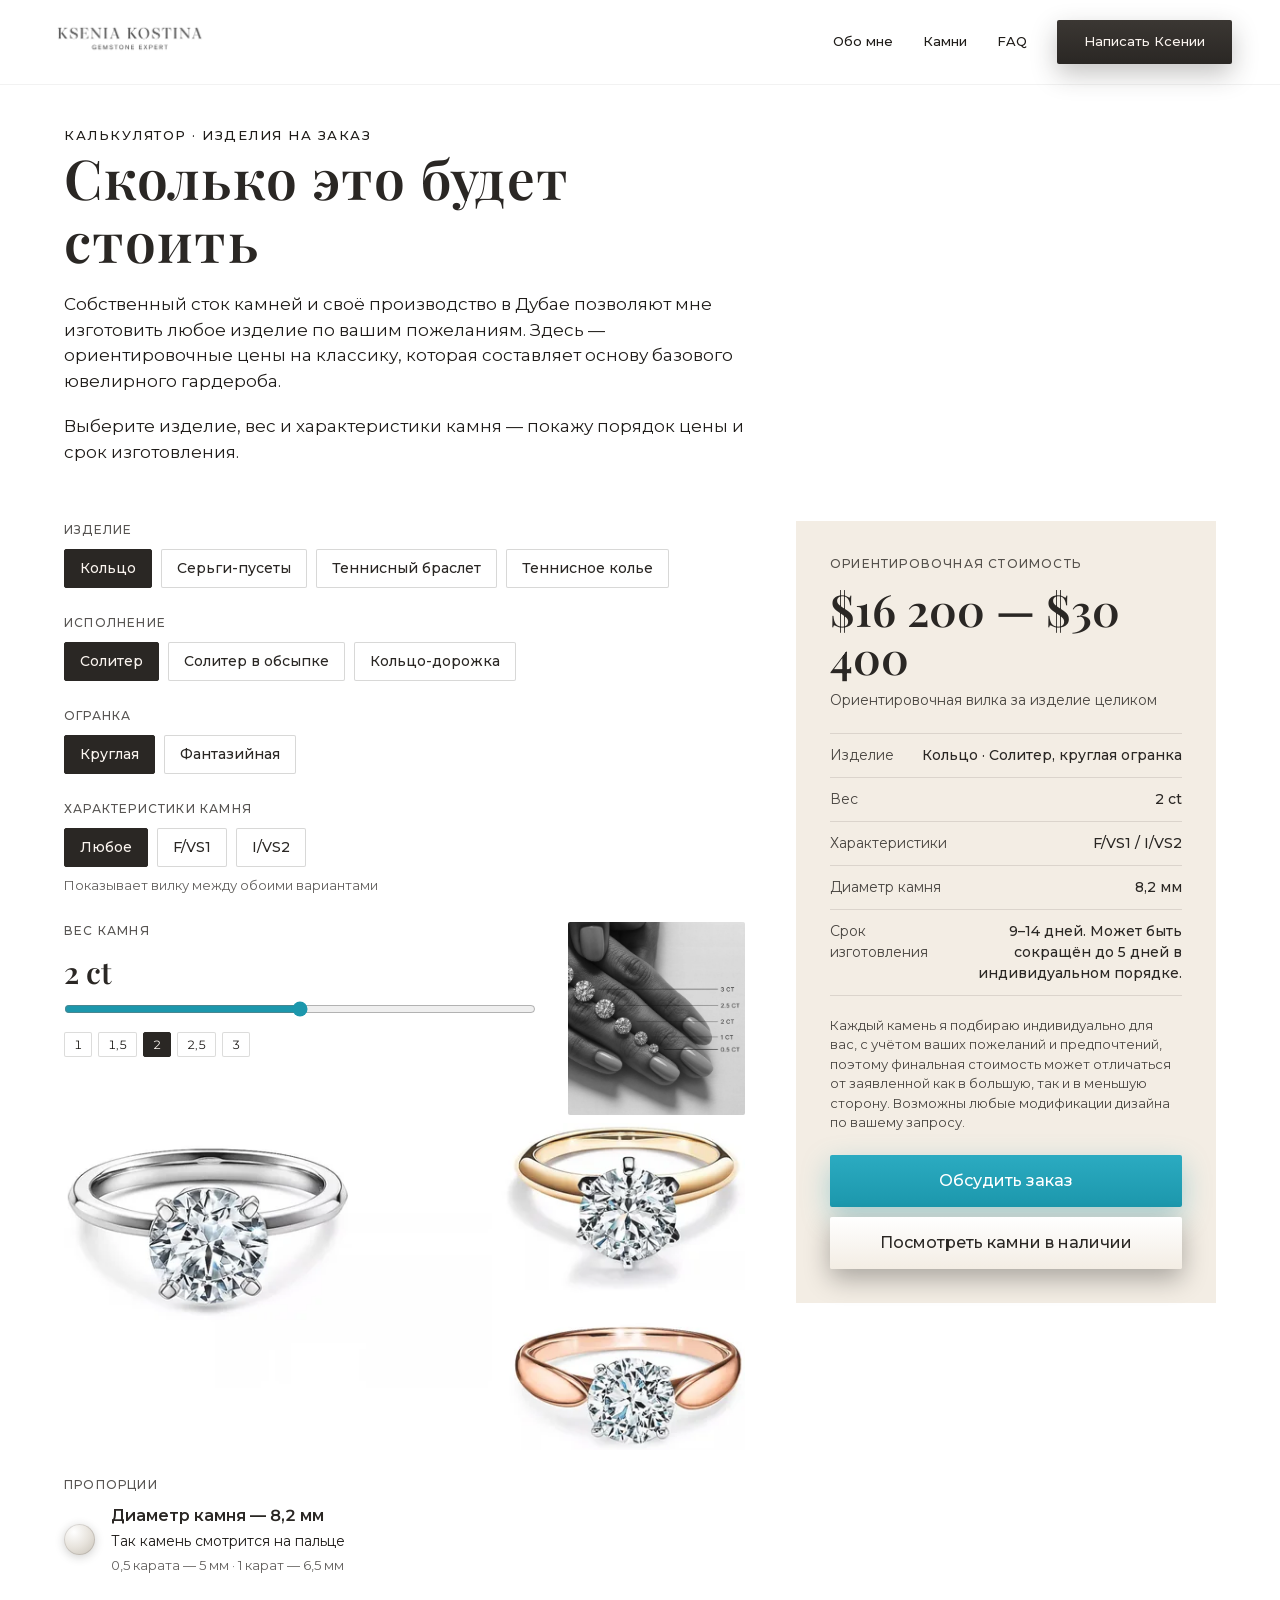
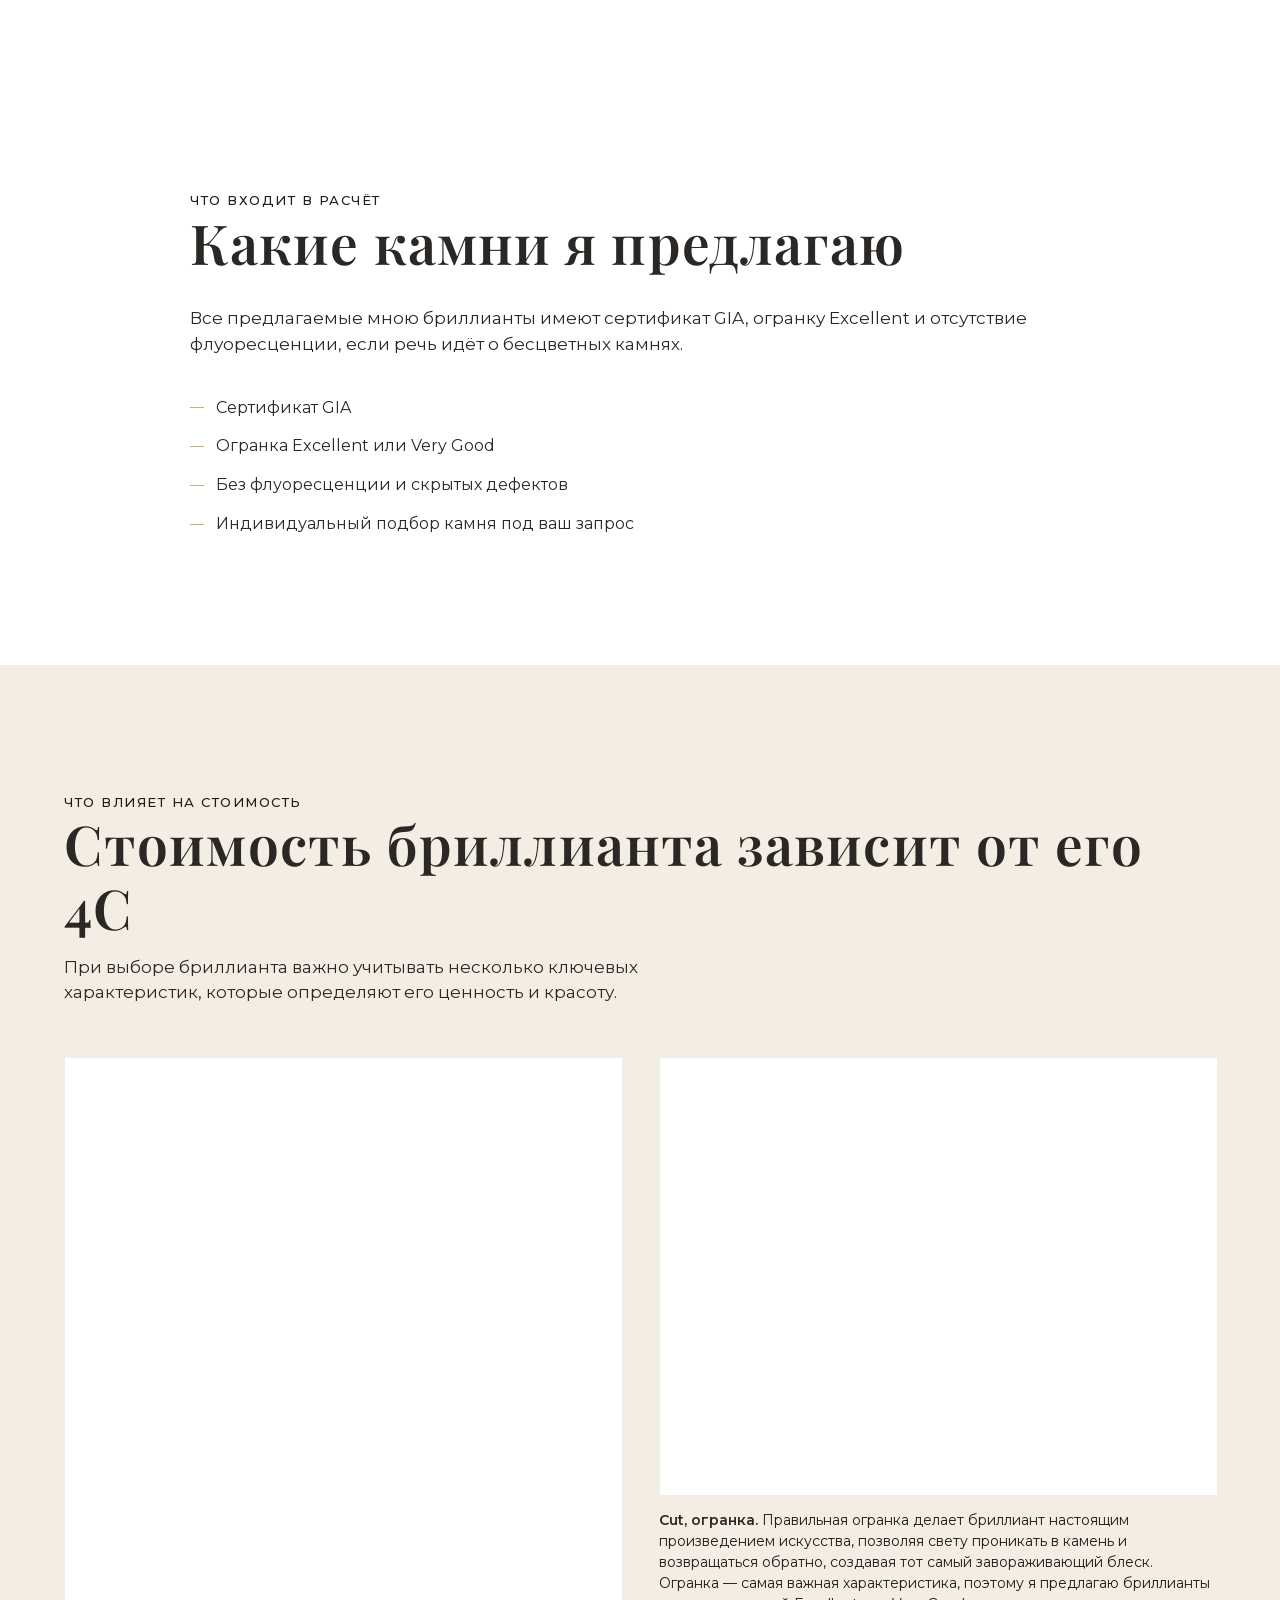
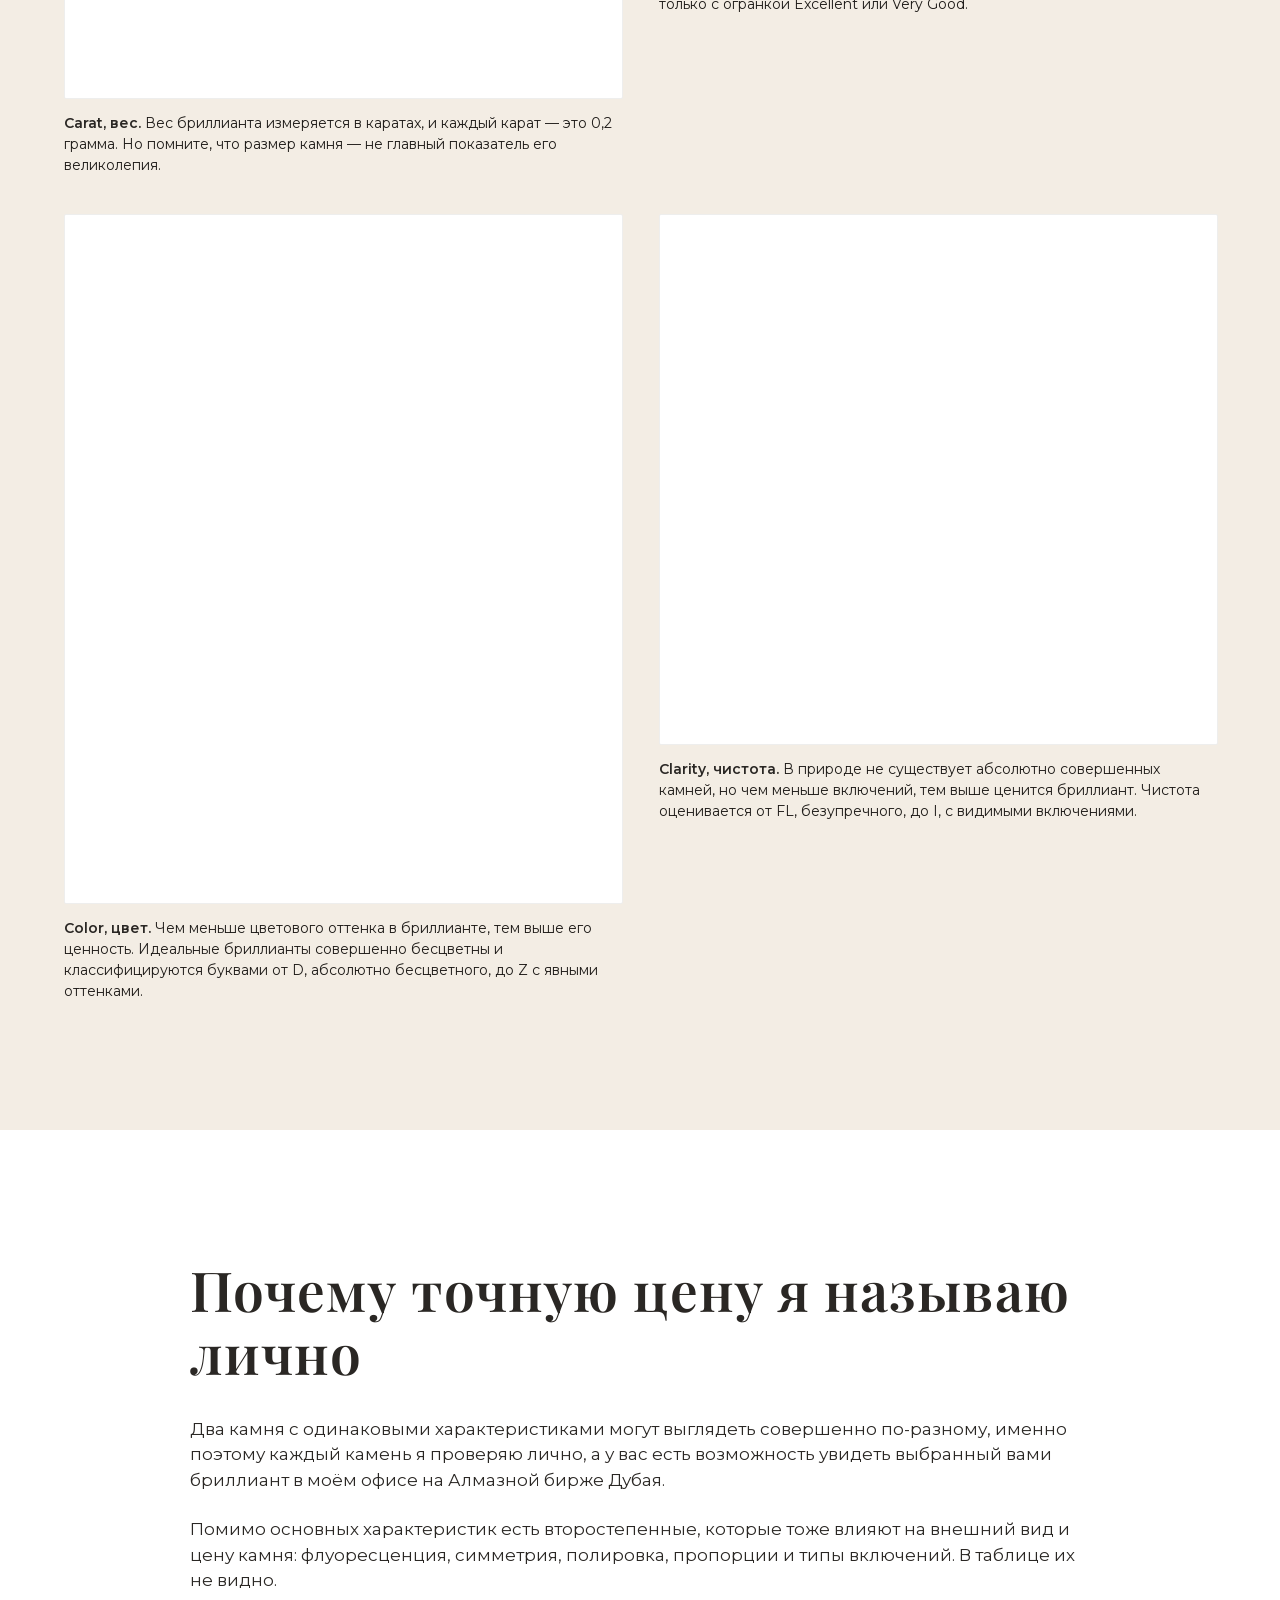
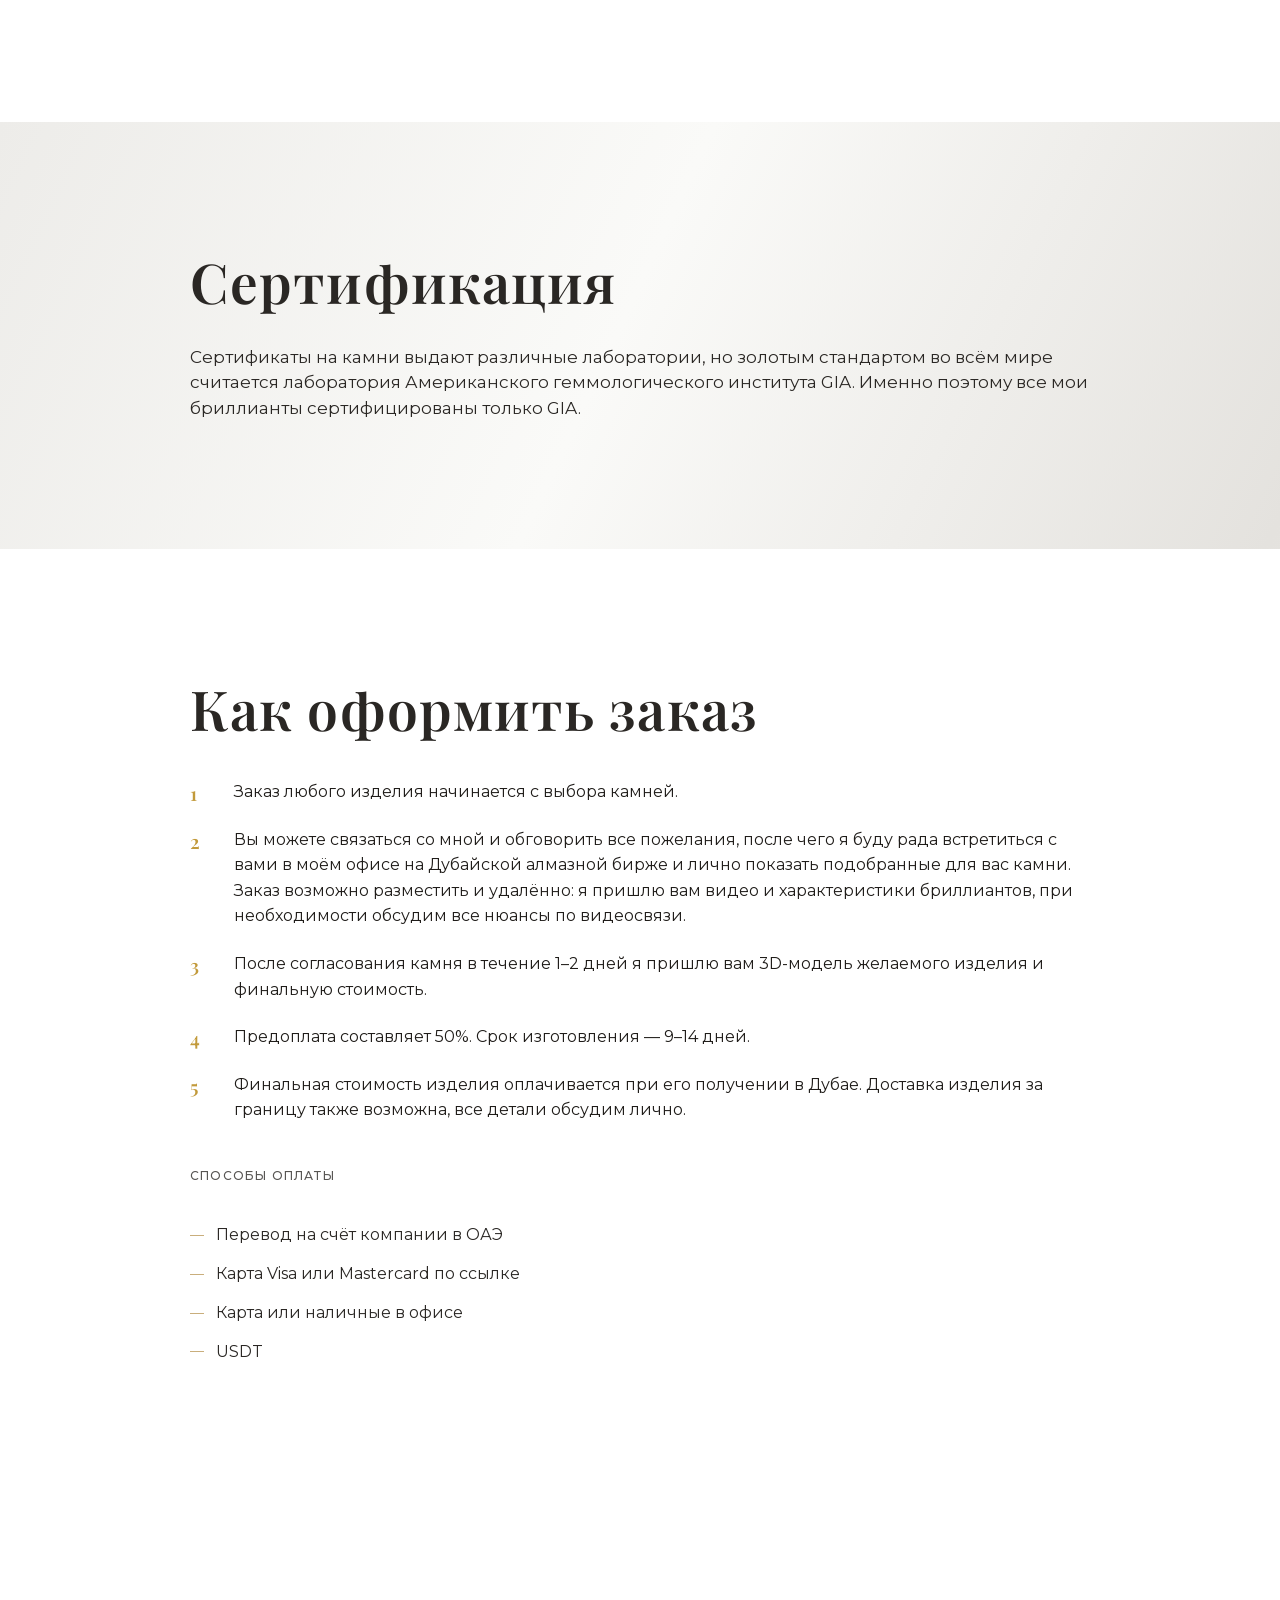
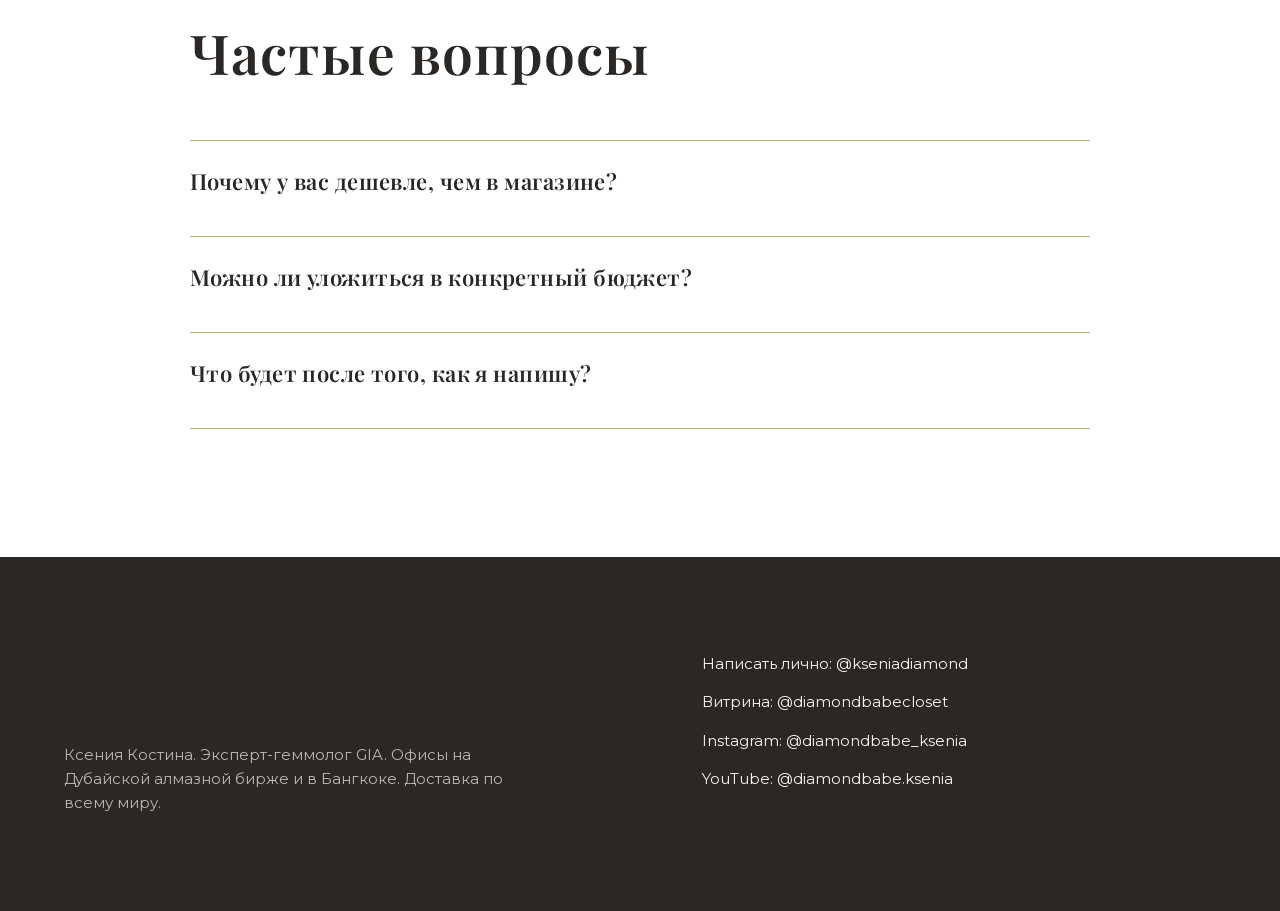
==== commit bfa93d98: "Калькулятор: новые фото, тексты из каталога 2026, выбор по двум осям Фотографии. Исходники в ../pdf " ====
--- a/calculator/index.html
+++ b/calculator/index.html
@@ -24,7 +24,7 @@
 <meta property="og:site_name" content="Ксения Костина — эксперт-геммолог GIA">
 <meta property="og:url" content="https://shbshv-czec.github.io/kseniakostina/calculator/">
 <meta property="og:title" content="Калькулятор изделия — Ксения Костина">
-<meta property="og:description" content="Прикиньте стоимость кольца, пусет, браслета или колье с бриллиантами до разговора.">
+<meta property="og:description" content="Ориентировочные цены на кольца, пусеты, теннисные браслеты и колье с бриллиантами. Сертификат GIA, изготовление 9–14 дней.">
 <meta property="og:image" content="https://shbshv-czec.github.io/kseniakostina/assets/img/og-image.jpg">
 <meta property="og:image:width" content="1200">
 <meta property="og:image:height" content="630">
@@ -66,8 +66,9 @@
   <header class="page-head">
     <div class="wrap">
       <div class="eyebrow">Калькулятор · изделия на заказ</div>
-      <h1 class="h2">Прикиньте стоимость до разговора</h1>
-      <p class="lead">Выберите изделие, вес и качество камня — покажу ориентировочную вилку и срок изготовления. Это расчёт по типовым позициям каталога: в разделе «Каталог» цены настоящие, за конкретные камни в наличии.</p>
+      <h1 class="h2">Сколько это будет стоить</h1>
+      <p class="lead">Собственный сток камней и своё производство в Дубае позволяют мне изготовить любое изделие по вашим пожеланиям. Здесь — ориентировочные цены на классику, которая составляет основу базового ювелирного гардероба.</p>
+      <p class="lead lead--near">Выберите изделие, вес и характеристики камня — покажу порядок цены и срок изготовления.</p>
     </div>
   </header>
 
@@ -88,34 +89,65 @@
           <p class="field__solo" id="variant-solo" hidden></p>
         </div>
 
+        <!-- Огранка — вторая ось выбора, но только у колец: в прайсе
+             солитер и обсыпка есть и в круглой, и в фантазийной. У пусет
+             такой пары нет, там исполнение остаётся одним рядом. -->
+        <div class="field" id="cut-field" hidden>
+          <span class="field__label" id="l-cut">Огранка</span>
+          <div class="field__row" id="f-cut" role="group" aria-labelledby="l-cut" aria-describedby="cut-note"></div>
+          <p class="field__hint" id="cut-note" hidden></p>
+          <p class="field__hint" id="side-note" hidden>Стоимость боковых камней считается отдельно и зависит от их размера.</p>
+        </div>
+
+        <!-- Расшифровка характеристик — одной строкой под рядом кнопок,
+             а не под каждой кнопкой: читается подпись только к выбранному
+             варианту, остальные не отвлекают. -->
         <div class="field" id="grade-field">
-          <span class="field__label" id="l-grade">Качество камня</span>
-          <div class="field__row" id="f-grade" role="group" aria-labelledby="l-grade"></div>
-        </div>
-
-        <div class="field">
-          <label class="field__label" for="weight" id="weight-label">Вес камня</label>
-          <div class="range-val" id="weight-val">1 ct</div>
-          <input class="range" type="range" id="weight" min="1" max="3" step="0.05" value="1"
-                 aria-labelledby="weight-label" aria-describedby="weight-val">
-          <div class="range-ticks" id="range-ticks" role="group" aria-label="Веса из каталога"></div>
-        </div>
-
-        <!-- Фото изделия и схема каратности стоят рядом, а не друг под
-             другом. Исключение — общий кадр всех форм огранки: он широкий,
-             и тогда ряд разворачивается в колонку (класс is-wide). -->
+          <span class="field__label" id="l-grade">Характеристики камня</span>
+          <div class="field__row" id="f-grade" role="group" aria-labelledby="l-grade" aria-describedby="grade-note"></div>
+          <p class="field__hint" id="grade-note"></p>
+        </div>
+
+        <!-- Вес и схема размеров стоят в один ряд: у колец и пусет схема
+             подписана теми же каратами, что и точки под ползунком, и
+             читать их рядом естественнее. У браслета и колье схема
+             высокая — там она остаётся под фото изделия (слоты ниже,
+             элемент между ними переставляет скрипт). -->
+        <div class="weight-row">
+          <div class="field">
+            <label class="field__label" for="weight" id="weight-label">Вес камня</label>
+            <div class="range-val" id="weight-val">1 ct</div>
+            <input class="range" type="range" id="weight" min="1" max="3" step="0.05" value="1"
+                   aria-labelledby="weight-label" aria-describedby="weight-val">
+            <div class="range-ticks" id="range-ticks" role="group" aria-label="Веса из каталога"></div>
+          </div>
+          <div class="slot" id="weight-ref-slot"></div>
+        </div>
+
         <div class="preview-row" id="preview-row">
           <div class="cut-preview">
             <img id="cut-img" class="cut-preview__photo" width="560" height="560" alt="" loading="lazy" decoding="async">
           </div>
-          <figure class="size-ref">
-            <img id="size-ref" class="size-ref__img" width="900" height="981" alt="" loading="lazy" decoding="async">
-          </figure>
-        </div>
-
+          <div class="slot" id="preview-ref-slot"></div>
+        </div>
+
+        <figure class="size-ref" id="size-ref-fig">
+          <img id="size-ref" class="size-ref__img" width="900" height="981" alt="" loading="lazy" decoding="async">
+        </figure>
+
+        <!-- Кружок рисуется в натуральную величину: 1 мм ≈ 3,8 px.
+             Справочная строка «0,5 карата — 5 мм» показывается только
+             там, где диаметр посчитан по формуле для круглого камня. -->
         <div class="size-vis" id="size-vis" hidden>
-          <div class="size-vis__stone" id="size-stone"></div>
-          <p class="size-vis__cap" id="size-cap"></p>
+          <span class="field__label">Пропорции</span>
+          <div class="size-vis__row">
+            <div class="size-vis__stone" id="size-stone"></div>
+            <div>
+              <p class="size-vis__mm" id="size-mm"></p>
+              <p class="size-vis__cap" id="size-cap"></p>
+              <p class="size-vis__ref" id="size-scale" hidden>0,5 карата — 5 мм · 1 карат — 6,5 мм</p>
+            </div>
+          </div>
         </div>
       </div>
 
@@ -127,9 +159,9 @@
         <dl class="result__rows">
           <div class="result__row"><dt>Изделие</dt><dd id="r-item">—</dd></div>
           <div class="result__row"><dt>Вес</dt><dd id="r-weight">—</dd></div>
-          <div class="result__row"><dt>Качество</dt><dd id="r-grade">—</dd></div>
+          <div class="result__row"><dt>Характеристики</dt><dd id="r-grade">—</dd></div>
           <div class="result__row" id="r-mm-row"><dt>Диаметр камня</dt><dd id="r-mm">—</dd></div>
-          <div class="result__row"><dt>Срок</dt><dd id="r-lead">—</dd></div>
+          <div class="result__row"><dt>Срок изготовления</dt><dd id="r-lead">—</dd></div>
         </dl>
 
         <p class="result__note" id="disclaimer"></p>
@@ -143,28 +175,97 @@
     </div>
   </div>
 
+  <section class="section">
+    <div class="wrap wrap--narrow">
+      <div class="eyebrow">Что входит в расчёт</div>
+      <h2 class="h2">Какие камни я предлагаю</h2>
+      <p class="lead">Все предлагаемые мною бриллианты имеют сертификат GIA, огранку Excellent и отсутствие флуоресценции, если речь идёт о бесцветных камнях.</p>
+      <ul class="ticks">
+        <li>Сертификат GIA</li>
+        <li>Огранка Excellent или Very Good</li>
+        <li>Без флуоресценции и скрытых дефектов</li>
+        <li>Индивидуальный подбор камня под ваш запрос</li>
+      </ul>
+    </div>
+  </section>
+
   <section class="section edu">
     <div class="wrap">
       <div class="eyebrow">Что влияет на стоимость</div>
-      <h2 class="h2">Четыре характеристики камня</h2>
-      <p class="lead">Цена бриллианта складывается из «4C» — Carat (вес), Cut (огранка), Color (цвет) и Clarity (чистота).</p>
+      <h2 class="h2">Стоимость бриллианта зависит от его 4С</h2>
+      <p class="lead">При выборе бриллианта важно учитывать несколько ключевых характеристик, которые определяют его ценность и красоту.</p>
       <div class="edu-grid">
         <figure class="edu-card">
-          <img src="../assets/img/cuts/edu-carat.webp" width="700" height="901" alt="Сравнение веса бриллиантов на примере серёг-пусет" loading="lazy" decoding="async">
-          <figcaption><b>Carat — вес.</b> Измеряется в каратах: 1 карат равен 0,2 грамма. Чем крупнее камень, тем резче растёт цена.</figcaption>
+          <img src="../assets/img/cuts/edu-carat.webp" width="700" height="804" alt="Сравнение веса бриллиантов на примере серёг-пусет" loading="lazy" decoding="async">
+          <figcaption><b>Carat, вес.</b> Вес бриллианта измеряется в каратах, и каждый карат — это 0,2 грамма. Но помните, что размер камня — не главный показатель его великолепия.</figcaption>
         </figure>
         <figure class="edu-card">
           <img src="../assets/img/cuts/edu-cut.webp" width="1100" height="863" alt="Двенадцать форм огранки бриллианта с названиями" loading="lazy" decoding="async">
-          <figcaption><b>Cut — огранка.</b> Форма камня и качество его огранки. От неё зависит, как бриллиант играет светом.</figcaption>
+          <figcaption><b>Cut, огранка.</b> Правильная огранка делает бриллиант настоящим произведением искусства, позволяя свету проникать в камень и возвращаться обратно, создавая тот самый завораживающий блеск. Огранка — самая важная характеристика, поэтому я предлагаю бриллианты только с огранкой Excellent или Very Good.</figcaption>
         </figure>
         <figure class="edu-card">
           <img src="../assets/img/cuts/edu-color.webp" width="900" height="1112" alt="Шкала цвета бриллиантов от D до Z" loading="lazy" decoding="async">
-          <figcaption><b>Color — цвет.</b> Шкала идёт от D — полностью бесцветного — до Z с лёгким жёлтым оттенком.</figcaption>
-        </figure>
-        <figure class="edu-card">
-          <img src="../assets/img/cuts/edu-clarity.webp" width="900" height="900" alt="Шкала чистоты бриллиантов от FL до I" loading="lazy" decoding="async">
-          <figcaption><b>Clarity — чистота.</b> От FL и IF без включений до I, где включения видны невооружённым глазом.</figcaption>
-        </figure>
+          <figcaption><b>Color, цвет.</b> Чем меньше цветового оттенка в бриллианте, тем выше его ценность. Идеальные бриллианты совершенно бесцветны и классифицируются буквами от D, абсолютно бесцветного, до Z с явными оттенками.</figcaption>
+        </figure>
+        <figure class="edu-card">
+          <img src="../assets/img/cuts/edu-clarity.webp" width="900" height="855" alt="Шкала чистоты бриллиантов от FL до I" loading="lazy" decoding="async">
+          <figcaption><b>Clarity, чистота.</b> В природе не существует абсолютно совершенных камней, но чем меньше включений, тем выше ценится бриллиант. Чистота оценивается от FL, безупречного, до I, с видимыми включениями.</figcaption>
+        </figure>
+      </div>
+    </div>
+  </section>
+
+  <section class="section">
+    <div class="wrap wrap--narrow">
+      <h2 class="h2">Почему точную цену я называю лично</h2>
+      <p class="lead">Два камня с одинаковыми характеристиками могут выглядеть совершенно по-разному, именно поэтому каждый камень я проверяю лично, а у вас есть возможность увидеть выбранный вами бриллиант в моём офисе на Алмазной бирже Дубая.</p>
+      <p class="lead lead--near">Помимо основных характеристик есть второстепенные, которые тоже влияют на внешний вид и цену камня: флуоресценция, симметрия, полировка, пропорции и типы включений. В таблице их не видно.</p>
+    </div>
+  </section>
+
+  <section class="section platinum">
+    <div class="wrap wrap--narrow">
+      <h2 class="h2">Сертификация</h2>
+      <p class="lead">Сертификаты на камни выдают различные лаборатории, но золотым стандартом во всём мире считается лаборатория Американского геммологического института GIA. Именно поэтому все мои бриллианты сертифицированы только GIA.</p>
+    </div>
+  </section>
+
+  <section class="section">
+    <div class="wrap wrap--narrow">
+      <h2 class="h2">Как оформить заказ</h2>
+      <ol class="steps">
+        <li>Заказ любого изделия начинается с выбора камней.</li>
+        <li>Вы можете связаться со мной и обговорить все пожелания, после чего я буду рада встретиться с вами в моём офисе на Дубайской алмазной бирже и лично показать подобранные для вас камни. Заказ возможно разместить и удалённо: я пришлю вам видео и характеристики бриллиантов, при необходимости обсудим все нюансы по видеосвязи.</li>
+        <li>После согласования камня в течение 1–2 дней я пришлю вам 3D-модель желаемого изделия и финальную стоимость.</li>
+        <li>Предоплата составляет 50%. Срок изготовления — 9–14 дней.</li>
+        <li>Финальная стоимость изделия оплачивается при его получении в Дубае. Доставка изделия за границу также возможна, все детали обсудим лично.</li>
+      </ol>
+      <p class="field__label steps__pay-label">Способы оплаты</p>
+      <ul class="ticks">
+        <li>Перевод на счёт компании в ОАЭ</li>
+        <li>Карта Visa или Mastercard по ссылке</li>
+        <li>Карта или наличные в офисе</li>
+        <li>USDT</li>
+      </ul>
+    </div>
+  </section>
+
+  <section class="section faq">
+    <div class="wrap wrap--narrow">
+      <h2 class="h2">Частые вопросы</h2>
+      <div class="faq__list">
+        <details>
+          <summary>Почему у вас дешевле, чем в магазине?</summary>
+          <p>В магазине вы платите за витрину, бренд и наценку каждого посредника. Я работаю из первых рук, по биржевым ценам, поэтому за те же деньги вы получаете более крупный или более чистый камень.</p>
+        </details>
+        <details>
+          <summary>Можно ли уложиться в конкретный бюджет?</summary>
+          <p>Почти всегда. Напишите желаемый камень и сумму — я покажу варианты, которые в неё укладываются, и объясню, чем они отличаются.</p>
+        </details>
+        <details>
+          <summary>Что будет после того, как я напишу?</summary>
+          <p>Я подберу камни под ваш запрос и покажу их с ценами и видео. После того как выберем камень, в течение 1–2 дней пришлю 3D-модель изделия и финальную стоимость, а дальше изделие делается за 9–14 дней.</p>
+        </details>
       </div>
     </div>
   </section>
--- a/assets/css/pages.css
+++ b/assets/css/pages.css
@@ -14,21 +14,24 @@
 .page-head .lead { margin-top:20px; max-width:62ch; color:var(--fg-2) }
 
 /* ── Панель фильтров ── */
+/* Панель листается вместе со страницей, а не закрепляется сверху: на
+   телефоне четыре строки кнопок съедали половину экрана, и карточек было
+   видно меньше, чем фильтров. Полупрозрачного фона с размытием тоже больше
+   нет — он был нужен, только пока под панелью проезжали карточки. */
 .filters {
-  position:sticky;
-  top:0;
-  z-index:20;
-  background:rgba(255,255,255,0.86);
-  backdrop-filter:blur(16px) saturate(1.4);
+  background:var(--bg-white);
   border-block:1px solid rgba(42,39,36,0.08);
   padding:18px var(--gutter);
 }
 .filters__row { display:flex; flex-wrap:wrap; align-items:center; gap:10px; margin-bottom:12px }
 .filters__row:last-child { margin-bottom:0 }
+/* Сортировка и сброс — отдельными нижними строками, под всеми фильтрами:
+   это не условие отбора, а способ показа, поэтому они стоят после него. */
+.filters__row--sort { margin-top:14px }
+.filters__reset { justify-content:flex-start }
 /* Обёртка групп кнопок: display:contents убирает лишний уровень,
    поэтому кнопки переносятся в общем потоке строки фильтров. */
 .filters__group { display:contents }
-.filters__label--inline { min-width:0 }
 .filters__label {
   font-size:12px; font-weight:500; letter-spacing:1.2px; text-transform:uppercase;
   color:var(--fg-2); opacity:.7; margin-right:4px; flex:none; min-width:74px;
@@ -202,19 +205,44 @@
 .result__actions .btn { text-align:center; justify-content:center }
 
 /* Наглядность размера камня */
-.size-vis { margin-top:22px; display:flex; align-items:center; gap:16px }
+/* ── Пропорции: камень в натуральную величину ── */
+.size-vis { margin-top:26px }
+.size-vis__row { display:flex; align-items:center; gap:16px; margin-top:2px }
 .size-vis__stone {
   border-radius:50%; flex:none;
   background:radial-gradient(120% 120% at 32% 26%, #fff 0%, #E7E3DC 42%, #B9B2A6 100%);
   box-shadow:0 2px 10px rgba(42,39,36,.22), inset 0 0 0 1px rgba(42,39,36,.14);
 }
-.size-vis__cap { font-size:13px; color:var(--fg-2); line-height:1.45 }
-
-.terms { background:var(--bg-ink); color:var(--fg-inv) }
-.terms__grid { margin-top:clamp(32px,4vw,52px); display:grid; grid-template-columns:repeat(auto-fit,minmax(min(100%,240px),1fr)); gap:clamp(24px,3vw,44px) }
-.terms .h2 { margin-bottom:0 }
-.terms h3 { font-family:var(--font-display); font-size:19px; font-weight:600; margin:0 0 10px }
-.terms p { font-size:15px; line-height:1.6; color:rgba(250,244,239,.72); margin:0 }
+.size-vis__mm { font-size:16px; font-weight:600; margin:0; font-variant-numeric:tabular-nums }
+.size-vis__cap { font-size:14px; color:var(--fg-2); line-height:1.45; margin:3px 0 0 }
+.size-vis__ref { font-size:13px; color:var(--fg-2); opacity:.7; margin:5px 0 0 }
+
+/* ── Списки на текстовых блоках страницы ── */
+/* Маркер — тонкая линия, а не точка: точки спорят с засечками
+   заголовков, а строки здесь короткие и читаются как перечень. */
+.ticks { list-style:none; margin:clamp(28px,3vw,40px) 0 0; padding:0 }
+.ticks li {
+  position:relative; padding-left:26px; margin-bottom:14px;
+  font-size:16px; line-height:1.55;
+}
+.ticks li::before {
+  content:''; position:absolute; left:0; top:.72em;
+  width:14px; height:1px; background:var(--gold-champagne);
+}
+.ticks li:last-child { margin-bottom:0 }
+
+.steps { counter-reset:step; list-style:none; margin:clamp(28px,3vw,40px) 0 0; padding:0 }
+.steps li {
+  counter-increment:step; position:relative; padding-left:44px;
+  margin-bottom:22px; font-size:16px; line-height:1.6; color:var(--fg-2);
+}
+.steps li::before {
+  content:counter(step); position:absolute; left:0; top:0;
+  font-family:var(--font-display); font-size:19px; font-weight:600;
+  color:var(--gold); line-height:1.55;
+}
+.steps li:last-child { margin-bottom:0 }
+.steps__pay-label { margin-top:clamp(32px,4vw,44px) }
 
 @media (max-width:900px) {
   .calc__grid { grid-template-columns:1fr }
@@ -222,7 +250,6 @@
   /* Обёртка групп кнопок: display:contents убирает лишний уровень,
    поэтому кнопки переносятся в общем потоке строки фильтров. */
 .filters__group { display:contents }
-.filters__label--inline { min-width:0 }
 .filters__label { min-width:0; width:100%; margin-bottom:2px }
   .filters { padding:14px var(--gutter) }
   .grid { grid-template-columns:repeat(auto-fill,minmax(min(100%,150px),1fr)); gap:12px }
@@ -242,14 +269,36 @@
   display:flex; gap:clamp(12px,2vw,24px); align-items:flex-start;
   margin:8px 0 4px;
 }
-.preview-row > * { flex:1 1 0; min-width:0; margin:0 }
-.cut-preview__photo, .size-ref__img {
-  width:100%; height:auto; display:block; border-radius:2px;
-}
-/* Общий кадр всех форм огранки широкий и с подписями: рядом со схемой
-   он нечитаем, поэтому ряд разворачивается в колонку. */
-.preview-row.is-wide { flex-direction:column }
-.preview-row.is-wide .size-ref { max-width:460px }
+/* Схему в ряд отдаёт слот с display:contents, поэтому она не попадает
+   под `> *` — перечисляем оба элемента ряда явно. */
+.preview-row > *, .preview-row .size-ref { flex:1 1 0; min-width:0; margin:0 }
+/* Фото изделия обрезано по самому изделию, лишнего поля в нём нет,
+   поэтому ограничивать ширину не нужно: узкая полоса из трёх колец
+   и во всю колонку остаётся невысокой. */
+.cut-preview__photo, .size-ref__img { display:block; border-radius:2px }
+.size-ref__img { width:100%; height:auto }
+/* Фото изделия — по ширине колонки, но не выше 400 px. Пропорции у
+   групповых кадров разные: полоса из трёх колец и во всю ширину
+   остаётся низкой, а почти квадратный кадр браслета без ограничения
+   занимал бы пол-экрана. */
+.cut-preview__photo { max-width:100%; max-height:400px; width:auto; height:auto }
+/* Слот показа: display:contents убирает лишний уровень, и картинка
+   становится прямым элементом ряда. Пустой слот не занимает места,
+   поэтому ряд не приходится переключать классами. */
+.slot { display:contents }
+
+/* ── Вес камня и схема размеров в один ряд ── */
+/* Схема подписана теми же каратами, что стоят точками под ползунком:
+   рядом они читаются как одна шкала. Ползунок при этом становится
+   короче — во всю колонку он обещал плавность, которой за пятью
+   табличными точками нет. */
+.weight-row { display:flex; gap:clamp(16px,2.5vw,32px); align-items:flex-start }
+.weight-row .field { flex:1 1 auto; min-width:0 }
+.weight-row .size-ref { flex:0 0 clamp(150px,26%,240px); margin:0 }
+@media (max-width:560px) {
+  .weight-row { flex-direction:column }
+  .weight-row .size-ref { flex:none; align-self:center; max-width:260px }
+}
 .result__price-note { font-size:14px; color:var(--fg-2); opacity:.8; margin:8px 0 0 }
 .result.is-out .result__price { font-size:clamp(22px,2.6vw,28px) }
 #r-mm-row[hidden] { display:none }
@@ -275,7 +324,5 @@
 .edu-card figcaption { font-size:14px; line-height:1.5; color:var(--fg-2); margin-top:14px }
 .edu-card figcaption b { color:var(--fg-1); font-weight:600 }
 
-/* ── Качество камня: кнопка с расшифровкой под ней ── */
-.grade-opt { display:flex; flex-direction:column; align-items:flex-start; gap:6px; max-width:210px }
-.grade-opt .chip { width:auto }
-.grade-opt__note { font-size:12px; line-height:1.35; color:var(--fg-2); opacity:.75; margin:0 }
+/* Расшифровка качества — одной строкой под рядом кнопок (#grade-note),
+   оформление берётся из .field__hint. */
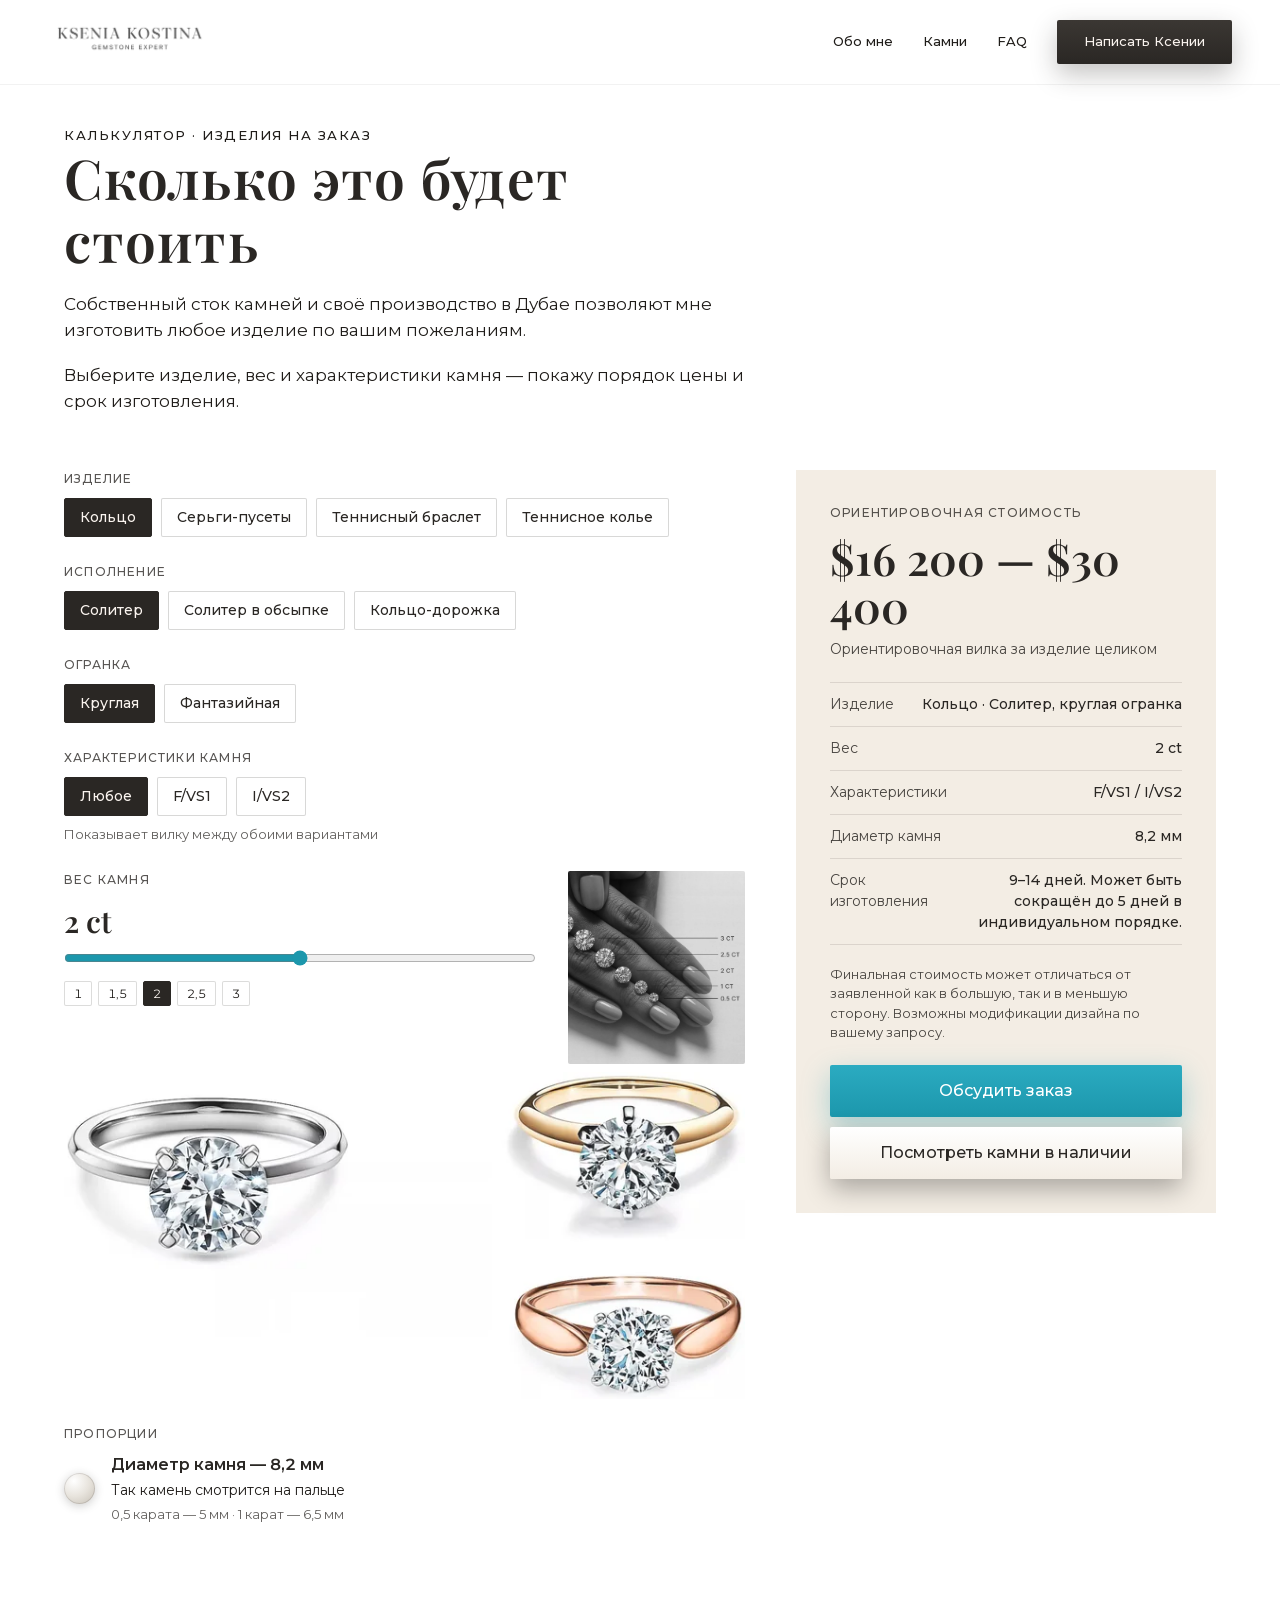
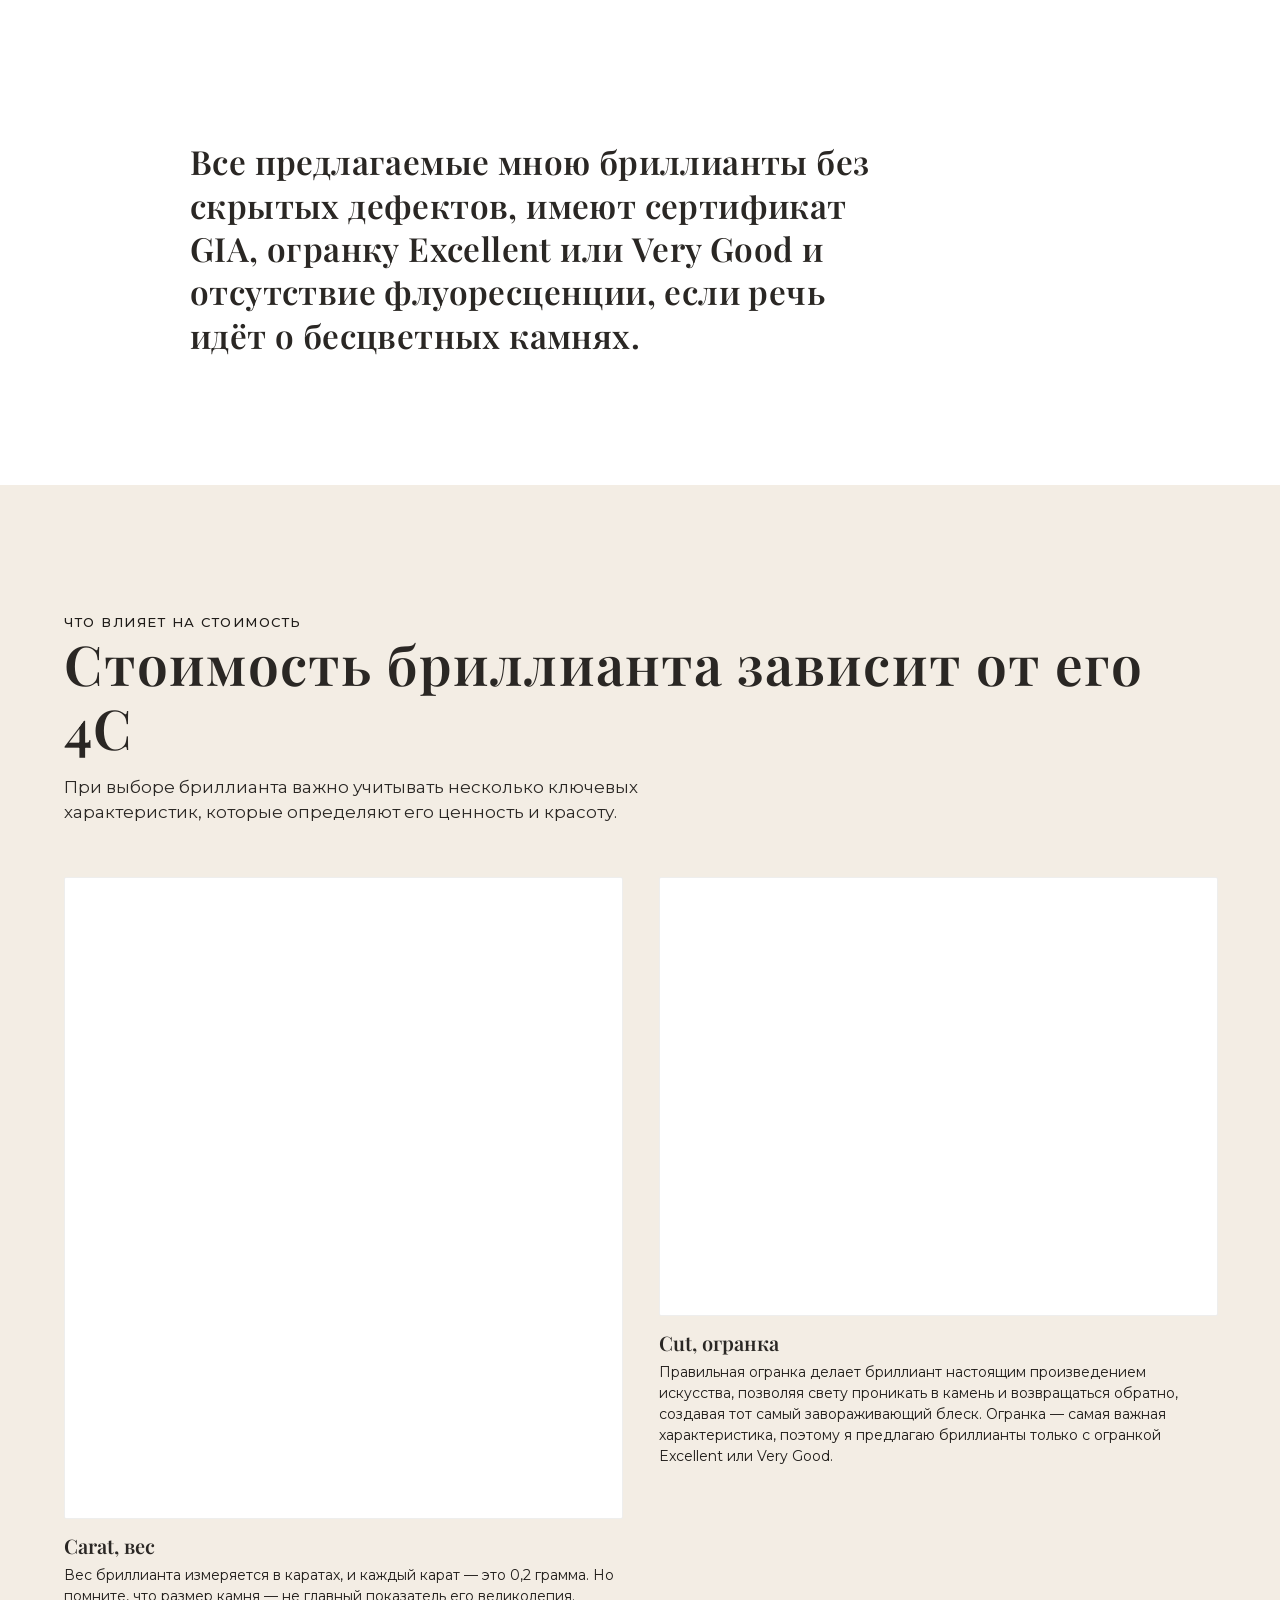
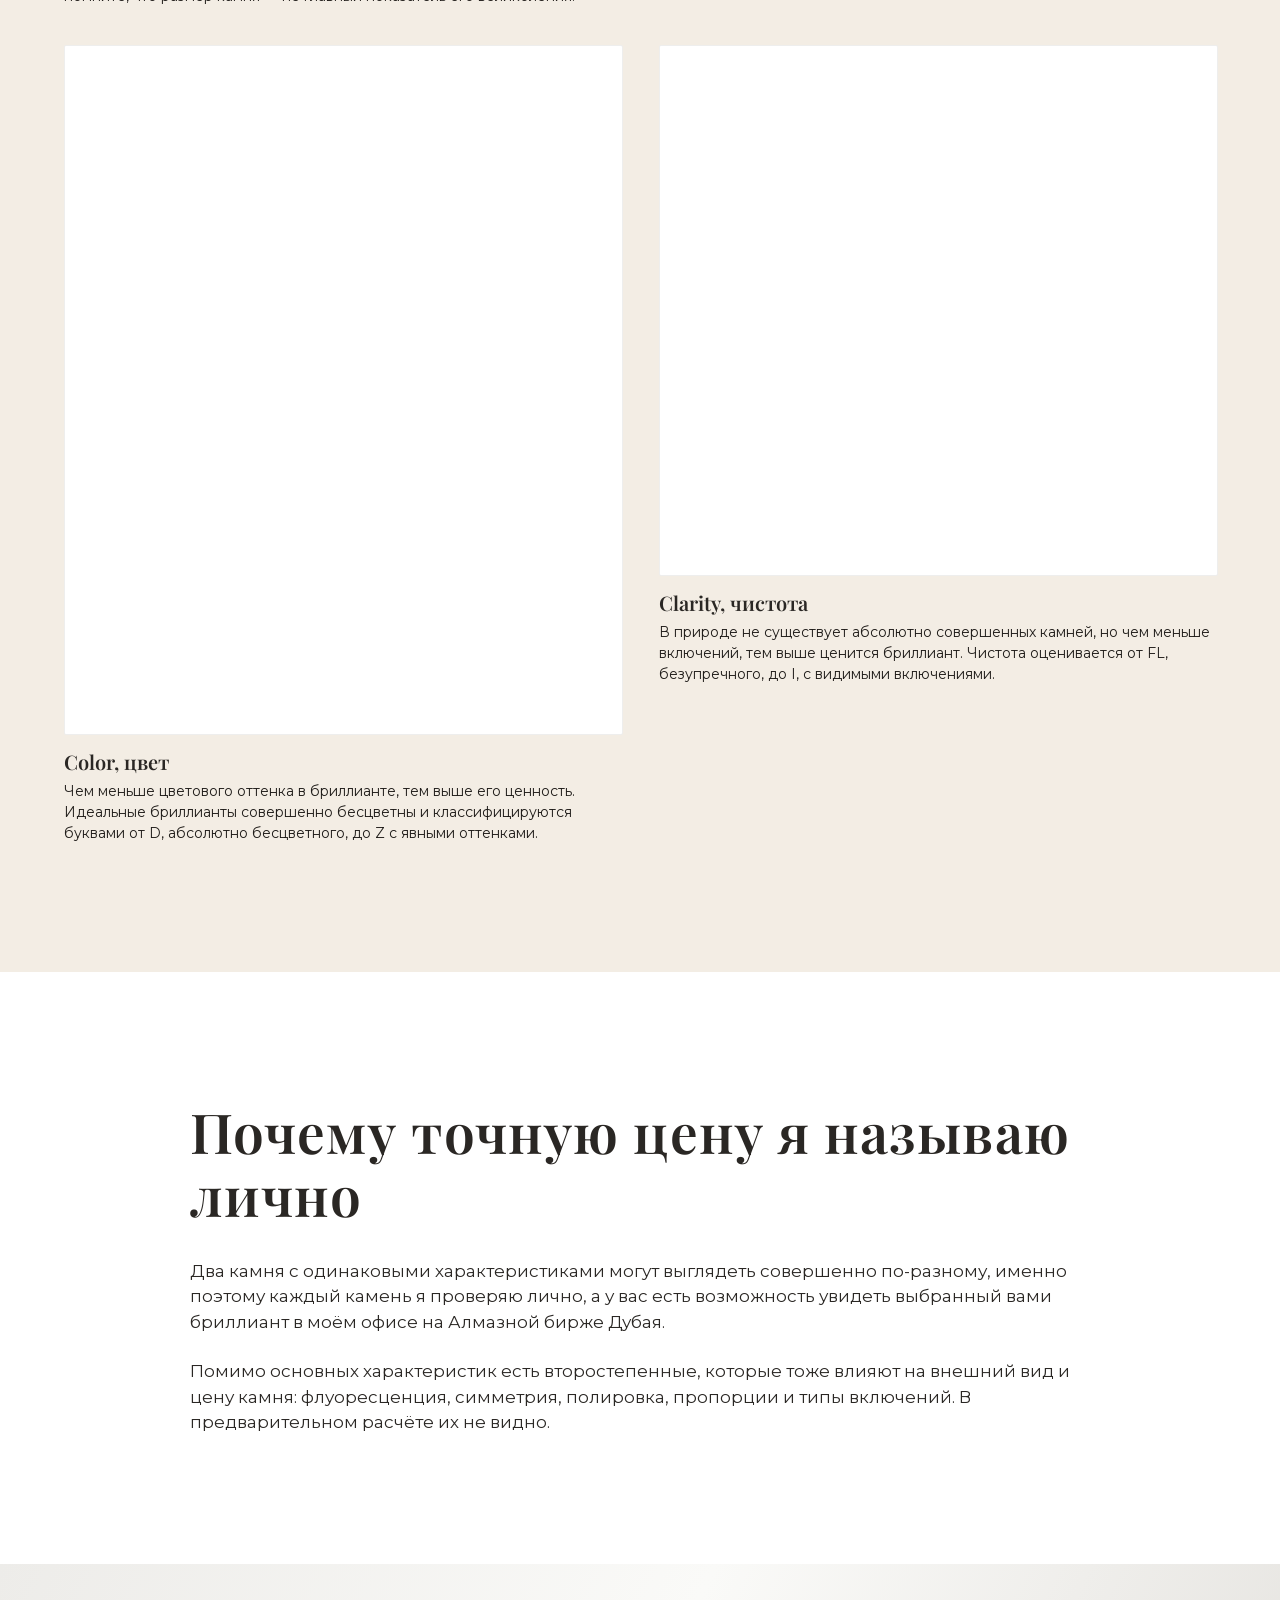
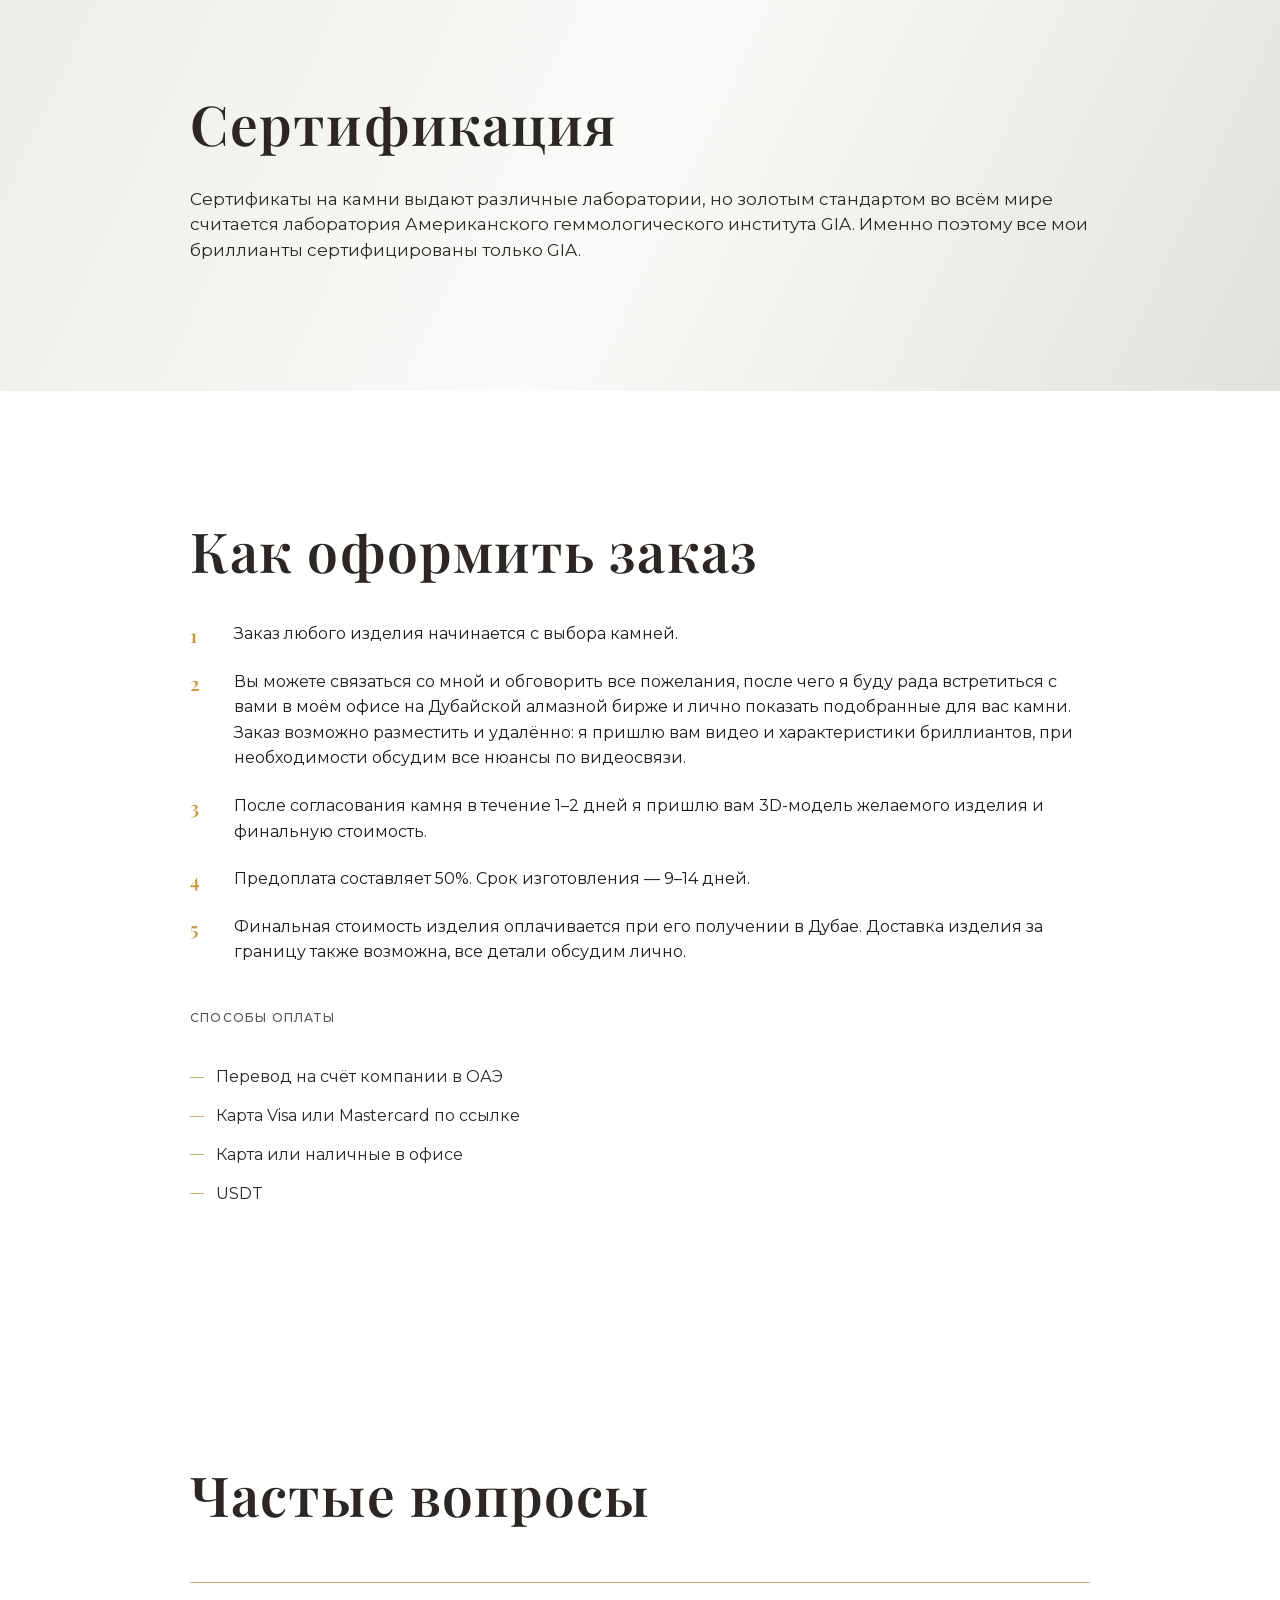
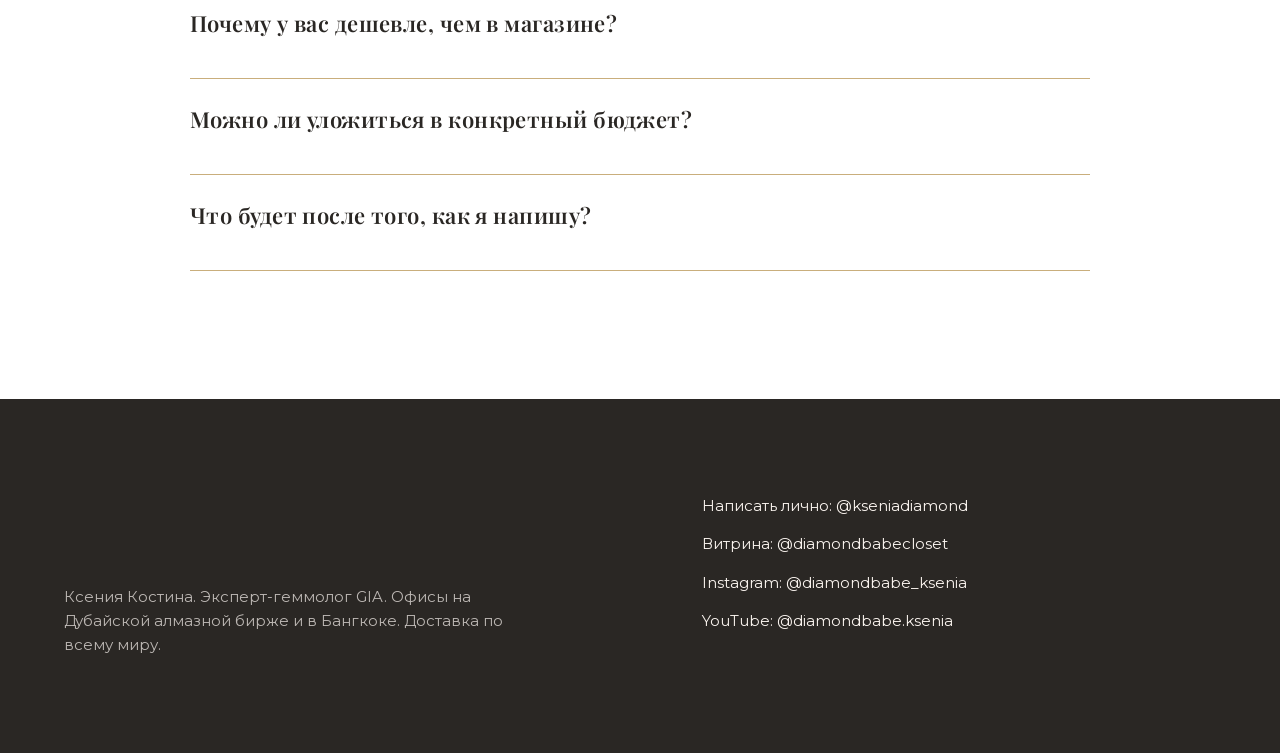
==== commit 5362e553: "Калькулятор: правки текстов Из лида убрана фраза про базовый ювелирный гардероб. Оговорка под расчёт" ====
--- a/calculator/index.html
+++ b/calculator/index.html
@@ -67,7 +67,7 @@
     <div class="wrap">
       <div class="eyebrow">Калькулятор · изделия на заказ</div>
       <h1 class="h2">Сколько это будет стоить</h1>
-      <p class="lead">Собственный сток камней и своё производство в Дубае позволяют мне изготовить любое изделие по вашим пожеланиям. Здесь — ориентировочные цены на классику, которая составляет основу базового ювелирного гардероба.</p>
+      <p class="lead">Собственный сток камней и своё производство в Дубае позволяют мне изготовить любое изделие по вашим пожеланиям.</p>
       <p class="lead lead--near">Выберите изделие, вес и характеристики камня — покажу порядок цены и срок изготовления.</p>
     </div>
   </header>
@@ -89,14 +89,22 @@
           <p class="field__solo" id="variant-solo" hidden></p>
         </div>
 
-        <!-- Огранка — вторая ось выбора, но только у колец: в прайсе
-             солитер и обсыпка есть и в круглой, и в фантазийной. У пусет
-             такой пары нет, там исполнение остаётся одним рядом. -->
+        <!-- Огранка и цвет камня — вторая и третья оси выбора, но только
+             у колец: в прайсе солитер и обсыпка есть и в круглой, и в
+             фантазийной, а фантазийная — и в белом, и в жёлтом. Ряд
+             появляется, только когда на этой оси есть из чего выбирать:
+             у дорожки одна огранка, у круглых — один цвет. У пусет второй
+             оси в данных нет, там исполнение остаётся одним рядом. -->
         <div class="field" id="cut-field" hidden>
           <span class="field__label" id="l-cut">Огранка</span>
           <div class="field__row" id="f-cut" role="group" aria-labelledby="l-cut" aria-describedby="cut-note"></div>
           <p class="field__hint" id="cut-note" hidden></p>
           <p class="field__hint" id="side-note" hidden>Стоимость боковых камней считается отдельно и зависит от их размера.</p>
+        </div>
+
+        <div class="field" id="color-field" hidden>
+          <span class="field__label" id="l-color">Цвет камня</span>
+          <div class="field__row" id="f-color" role="group" aria-labelledby="l-color"></div>
         </div>
 
         <!-- Расшифровка характеристик — одной строкой под рядом кнопок,
@@ -175,17 +183,11 @@
     </div>
   </div>
 
+  <!-- Блок без заголовка: сама фраза и есть заголовок. Перечень
+       пунктов убран — он повторял её же словами. -->
   <section class="section">
     <div class="wrap wrap--narrow">
-      <div class="eyebrow">Что входит в расчёт</div>
-      <h2 class="h2">Какие камни я предлагаю</h2>
-      <p class="lead">Все предлагаемые мною бриллианты имеют сертификат GIA, огранку Excellent и отсутствие флуоресценции, если речь идёт о бесцветных камнях.</p>
-      <ul class="ticks">
-        <li>Сертификат GIA</li>
-        <li>Огранка Excellent или Very Good</li>
-        <li>Без флуоресценции и скрытых дефектов</li>
-        <li>Индивидуальный подбор камня под ваш запрос</li>
-      </ul>
+      <p class="statement">Все предлагаемые мною бриллианты без скрытых дефектов, имеют сертификат GIA, огранку Excellent или Very Good и отсутствие флуоресценции, если речь идёт о бесцветных камнях.</p>
     </div>
   </section>
 
@@ -197,19 +199,31 @@
       <div class="edu-grid">
         <figure class="edu-card">
           <img src="../assets/img/cuts/edu-carat.webp" width="700" height="804" alt="Сравнение веса бриллиантов на примере серёг-пусет" loading="lazy" decoding="async">
-          <figcaption><b>Carat, вес.</b> Вес бриллианта измеряется в каратах, и каждый карат — это 0,2 грамма. Но помните, что размер камня — не главный показатель его великолепия.</figcaption>
+          <figcaption>
+            <b class="edu-card__title">Carat, вес</b>
+            Вес бриллианта измеряется в каратах, и каждый карат — это 0,2 грамма. Но помните, что размер камня — не главный показатель его великолепия.
+          </figcaption>
         </figure>
         <figure class="edu-card">
           <img src="../assets/img/cuts/edu-cut.webp" width="1100" height="863" alt="Двенадцать форм огранки бриллианта с названиями" loading="lazy" decoding="async">
-          <figcaption><b>Cut, огранка.</b> Правильная огранка делает бриллиант настоящим произведением искусства, позволяя свету проникать в камень и возвращаться обратно, создавая тот самый завораживающий блеск. Огранка — самая важная характеристика, поэтому я предлагаю бриллианты только с огранкой Excellent или Very Good.</figcaption>
+          <figcaption>
+            <b class="edu-card__title">Cut, огранка</b>
+            Правильная огранка делает бриллиант настоящим произведением искусства, позволяя свету проникать в камень и возвращаться обратно, создавая тот самый завораживающий блеск. Огранка — самая важная характеристика, поэтому я предлагаю бриллианты только с огранкой Excellent или Very Good.
+          </figcaption>
         </figure>
         <figure class="edu-card">
           <img src="../assets/img/cuts/edu-color.webp" width="900" height="1112" alt="Шкала цвета бриллиантов от D до Z" loading="lazy" decoding="async">
-          <figcaption><b>Color, цвет.</b> Чем меньше цветового оттенка в бриллианте, тем выше его ценность. Идеальные бриллианты совершенно бесцветны и классифицируются буквами от D, абсолютно бесцветного, до Z с явными оттенками.</figcaption>
+          <figcaption>
+            <b class="edu-card__title">Color, цвет</b>
+            Чем меньше цветового оттенка в бриллианте, тем выше его ценность. Идеальные бриллианты совершенно бесцветны и классифицируются буквами от D, абсолютно бесцветного, до Z с явными оттенками.
+          </figcaption>
         </figure>
         <figure class="edu-card">
           <img src="../assets/img/cuts/edu-clarity.webp" width="900" height="855" alt="Шкала чистоты бриллиантов от FL до I" loading="lazy" decoding="async">
-          <figcaption><b>Clarity, чистота.</b> В природе не существует абсолютно совершенных камней, но чем меньше включений, тем выше ценится бриллиант. Чистота оценивается от FL, безупречного, до I, с видимыми включениями.</figcaption>
+          <figcaption>
+            <b class="edu-card__title">Clarity, чистота</b>
+            В природе не существует абсолютно совершенных камней, но чем меньше включений, тем выше ценится бриллиант. Чистота оценивается от FL, безупречного, до I, с видимыми включениями.
+          </figcaption>
         </figure>
       </div>
     </div>
@@ -219,7 +233,7 @@
     <div class="wrap wrap--narrow">
       <h2 class="h2">Почему точную цену я называю лично</h2>
       <p class="lead">Два камня с одинаковыми характеристиками могут выглядеть совершенно по-разному, именно поэтому каждый камень я проверяю лично, а у вас есть возможность увидеть выбранный вами бриллиант в моём офисе на Алмазной бирже Дубая.</p>
-      <p class="lead lead--near">Помимо основных характеристик есть второстепенные, которые тоже влияют на внешний вид и цену камня: флуоресценция, симметрия, полировка, пропорции и типы включений. В таблице их не видно.</p>
+      <p class="lead lead--near">Помимо основных характеристик есть второстепенные, которые тоже влияют на внешний вид и цену камня: флуоресценция, симметрия, полировка, пропорции и типы включений. В предварительном расчёте их не видно.</p>
     </div>
   </section>
 
--- a/assets/css/pages.css
+++ b/assets/css/pages.css
@@ -90,7 +90,6 @@
   transition:border-color .2s ease, box-shadow .2s ease;
 }
 .card:hover { border-color:var(--gold-champagne); box-shadow:0 10px 34px rgba(42,39,36,.08) }
-.card--sold { opacity:.62 }
 
 .card__media { position:relative; aspect-ratio:1; overflow:hidden; background:var(--bg-cream) }
 .card__media img { width:100%; height:100%; object-fit:cover; display:block }
@@ -115,8 +114,12 @@
   padding:5px 10px; border-radius:2px;
   background:rgba(255,255,255,.92); color:var(--fg-1);
 }
+/* «В наличии» — параиба, фирменный цвет: это то, что можно забрать сейчас.
+   «На заказ» — приглушённое шампанское: пометка, а не призыв, и карточка
+   от неё не выглядит второсортной. Позиция ровно та же, поэтому в ряду
+   карточек плашки читаются как один столбец, а не как разнобой. */
 .card__badge--stock { background:var(--paraiba-2); color:#fff }
-.card__badge--sold  { background:rgba(42,39,36,.82); color:var(--fg-inv) }
+.card__badge--order { background:rgba(255,255,255,.92); color:var(--fg-2); box-shadow:inset 0 0 0 1px var(--gold-champagne) }
 
 .card__body { padding:16px 16px 18px; display:flex; flex-direction:column; flex:1; gap:8px }
 .card__title { font-family:var(--font-display); font-size:19px; font-weight:600; line-height:1.2; margin:0 }
@@ -322,7 +325,23 @@
   border:1px solid rgba(42,39,36,0.08); border-radius:2px;
 }
 .edu-card figcaption { font-size:14px; line-height:1.5; color:var(--fg-2); margin-top:14px }
-.edu-card figcaption b { color:var(--fg-1); font-weight:600 }
+/* Название характеристики — отдельной строкой заголовочным шрифтом:
+   в подбор с описанием оно читалось как начало предложения, а не как
+   имя того, что показано на снимке. */
+.edu-card__title {
+  display:block; font-family:var(--font-display); font-size:20px;
+  font-weight:600; color:var(--fg-1); line-height:1.25; margin-bottom:7px;
+}
+
+/* Утверждение вместо заголовка: блок состоит из одной фразы, и она же
+   работает заголовком, поэтому набрана заголовочным шрифтом. Кегль
+   меньше, чем у .h2 — фраза длинная, в размер заголовка секции она
+   расползлась бы на пол-экрана. */
+.statement {
+  font-family:var(--font-display); font-weight:600;
+  font-size:clamp(22px,2.6vw,34px); line-height:1.3; letter-spacing:.4px;
+  margin:0; max-width:34ch;
+}
 
 /* Расшифровка качества — одной строкой под рядом кнопок (#grade-note),
    оформление берётся из .field__hint. */
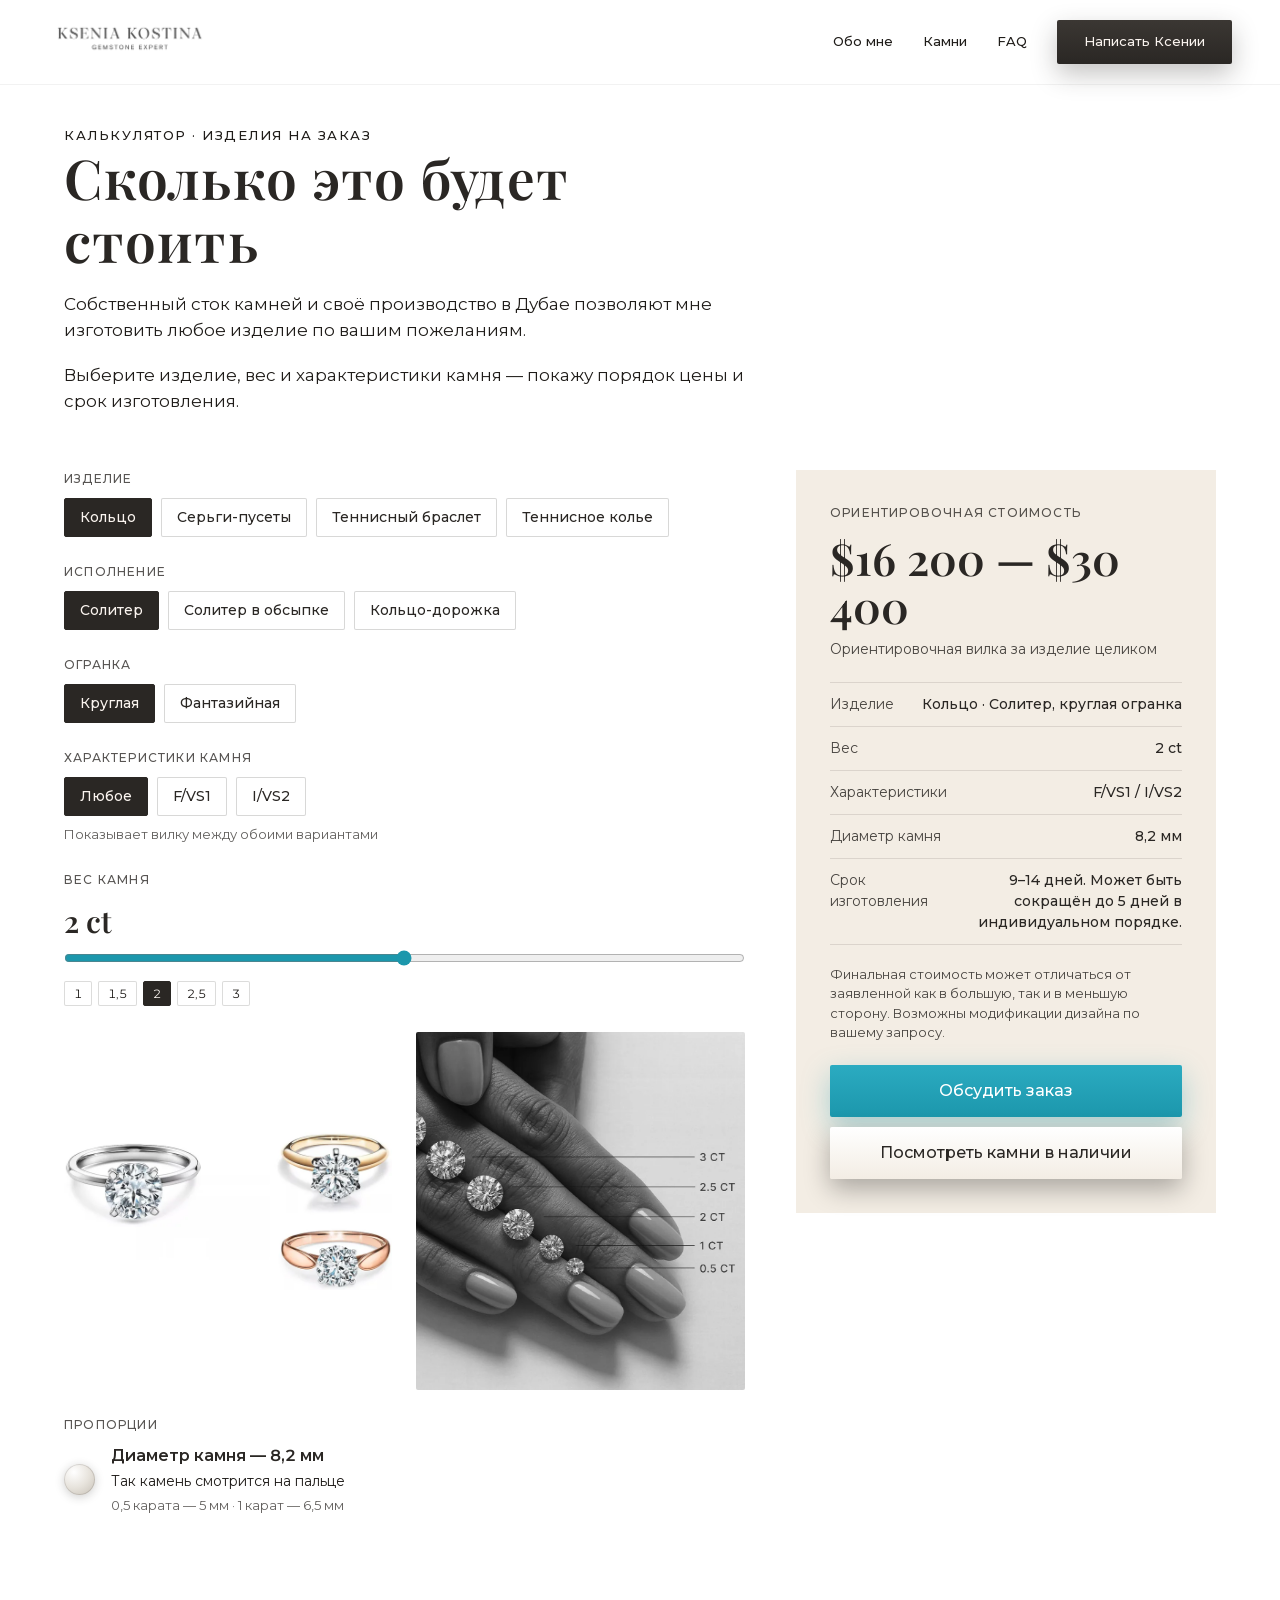
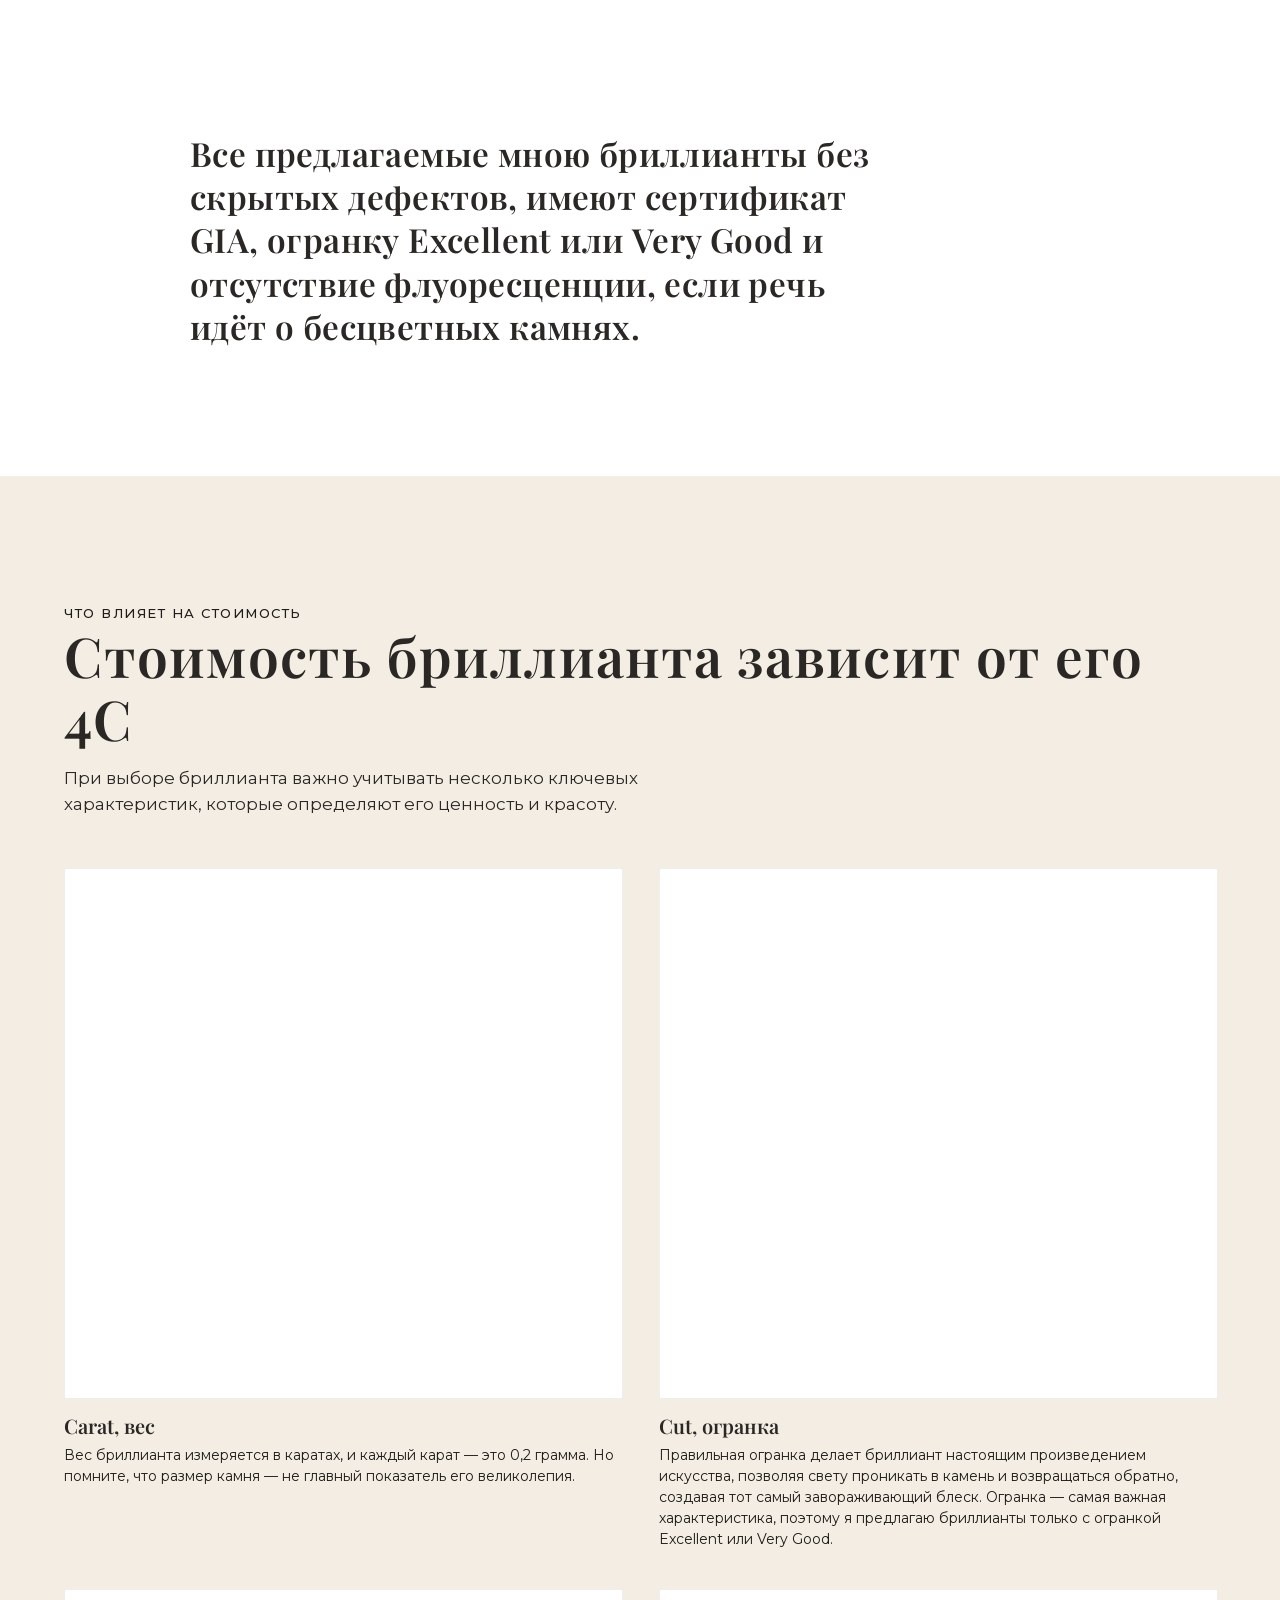
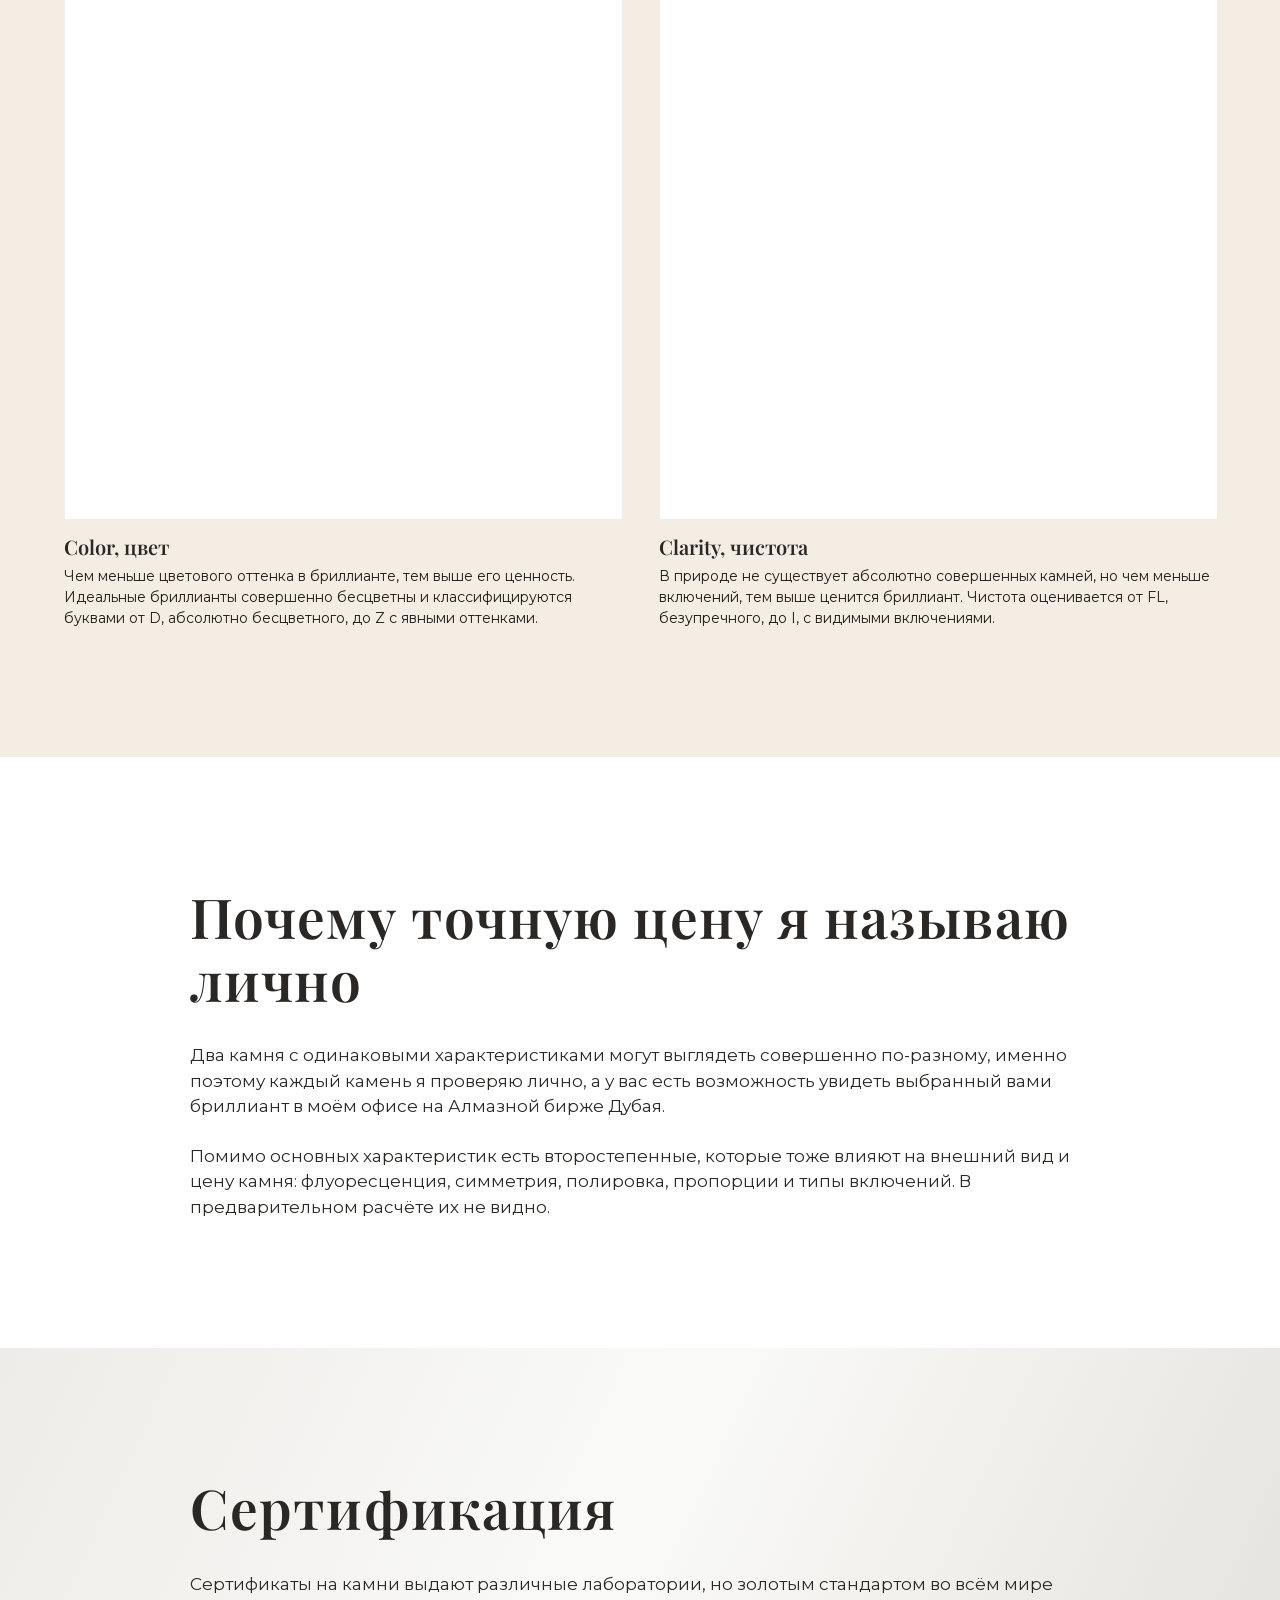
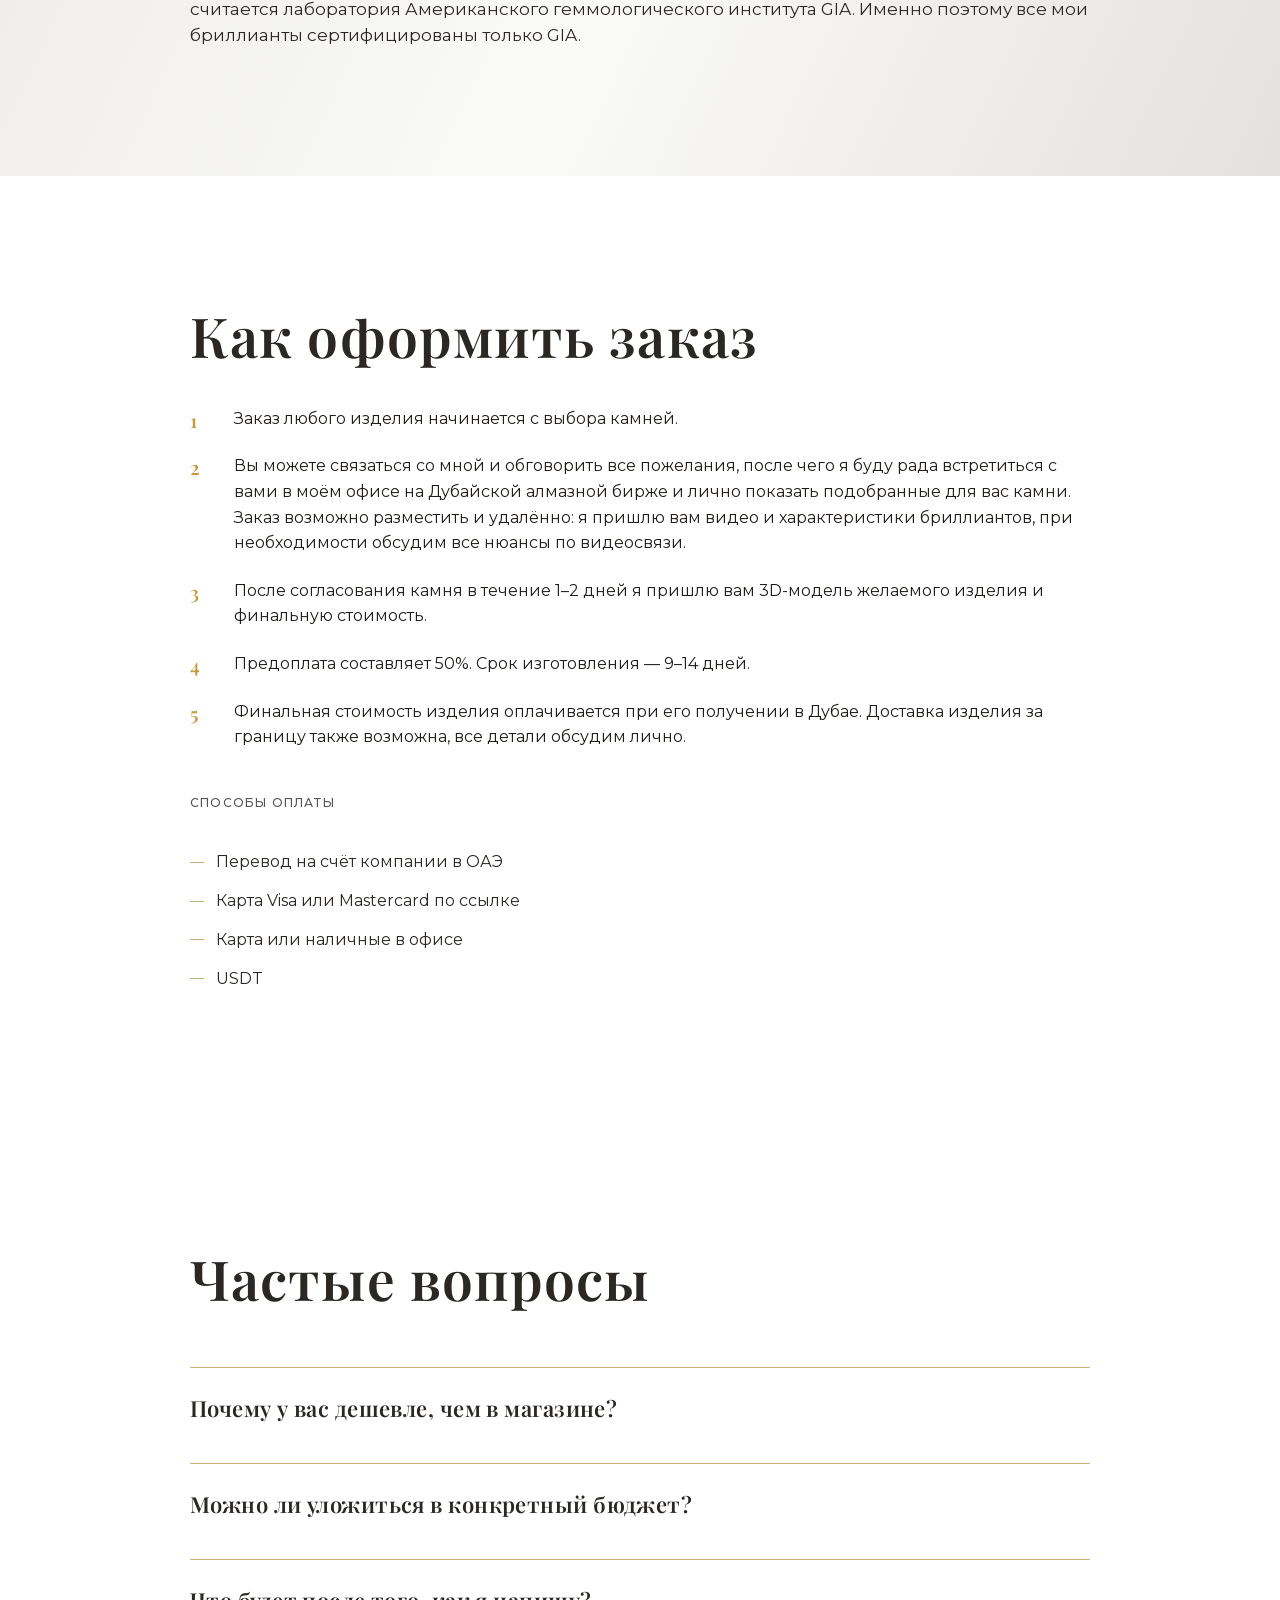
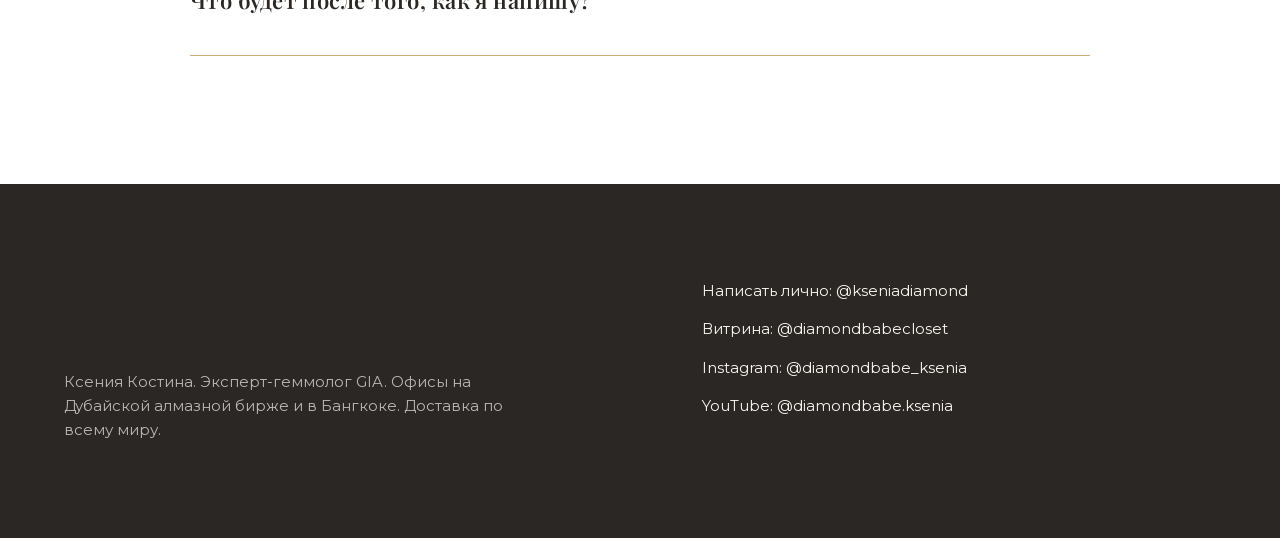
==== commit a9264073: "Калькулятор: два кадра под ползунком, сетка 4C 2×2 Ползунок вернулся на всю ширину, под ним ряд из д" ====
--- a/calculator/index.html
+++ b/calculator/index.html
@@ -116,32 +116,27 @@
           <p class="field__hint" id="grade-note"></p>
         </div>
 
-        <!-- Вес и схема размеров стоят в один ряд: у колец и пусет схема
-             подписана теми же каратами, что и точки под ползунком, и
-             читать их рядом естественнее. У браслета и колье схема
-             высокая — там она остаётся под фото изделия (слоты ниже,
-             элемент между ними переставляет скрипт). -->
-        <div class="weight-row">
-          <div class="field">
-            <label class="field__label" for="weight" id="weight-label">Вес камня</label>
-            <div class="range-val" id="weight-val">1 ct</div>
-            <input class="range" type="range" id="weight" min="1" max="3" step="0.05" value="1"
-                   aria-labelledby="weight-label" aria-describedby="weight-val">
-            <div class="range-ticks" id="range-ticks" role="group" aria-label="Веса из каталога"></div>
-          </div>
-          <div class="slot" id="weight-ref-slot"></div>
-        </div>
-
+        <div class="field">
+          <label class="field__label" for="weight" id="weight-label">Вес камня</label>
+          <div class="range-val" id="weight-val">1 ct</div>
+          <input class="range" type="range" id="weight" min="1" max="3" step="0.05" value="1"
+                 aria-labelledby="weight-label" aria-describedby="weight-val">
+          <div class="range-ticks" id="range-ticks" role="group" aria-label="Веса из каталога"></div>
+        </div>
+
+        <!-- Под ползунком — два кадра в ряд: слева изделие, справа
+             каратность на человеке. Что именно в каждом, зависит от
+             исполнения и задано словарём PAIR в calculator.js: у браслета
+             и колье схемы каратности нет, там оба кадра на человеке, а у
+             пусет с фантазийной огранкой второго кадра нет вовсе. -->
         <div class="preview-row" id="preview-row">
           <div class="cut-preview">
-            <img id="cut-img" class="cut-preview__photo" width="560" height="560" alt="" loading="lazy" decoding="async">
+            <img id="pic-left" class="cut-preview__photo" width="720" height="346" alt="" loading="lazy" decoding="async">
           </div>
-          <div class="slot" id="preview-ref-slot"></div>
-        </div>
-
-        <figure class="size-ref" id="size-ref-fig">
-          <img id="size-ref" class="size-ref__img" width="900" height="981" alt="" loading="lazy" decoding="async">
-        </figure>
+          <div class="cut-preview" id="pic-right-wrap">
+            <img id="pic-right" class="cut-preview__photo" width="900" height="981" alt="" loading="lazy" decoding="async">
+          </div>
+        </div>
 
         <!-- Кружок рисуется в натуральную величину: 1 мм ≈ 3,8 px.
              Справочная строка «0,5 карата — 5 мм» показывается только
@@ -198,21 +193,21 @@
       <p class="lead">При выборе бриллианта важно учитывать несколько ключевых характеристик, которые определяют его ценность и красоту.</p>
       <div class="edu-grid">
         <figure class="edu-card">
-          <img src="../assets/img/cuts/edu-carat.webp" width="700" height="804" alt="Сравнение веса бриллиантов на примере серёг-пусет" loading="lazy" decoding="async">
+          <img src="../assets/img/cuts/edu-carat.webp" width="900" height="855" alt="Сравнение веса бриллиантов на примере серёг-пусет" loading="lazy" decoding="async">
           <figcaption>
             <b class="edu-card__title">Carat, вес</b>
             Вес бриллианта измеряется в каратах, и каждый карат — это 0,2 грамма. Но помните, что размер камня — не главный показатель его великолепия.
           </figcaption>
         </figure>
         <figure class="edu-card">
-          <img src="../assets/img/cuts/edu-cut.webp" width="1100" height="863" alt="Двенадцать форм огранки бриллианта с названиями" loading="lazy" decoding="async">
+          <img src="../assets/img/cuts/edu-cut.webp" width="900" height="855" alt="Двенадцать форм огранки бриллианта с названиями" loading="lazy" decoding="async">
           <figcaption>
             <b class="edu-card__title">Cut, огранка</b>
             Правильная огранка делает бриллиант настоящим произведением искусства, позволяя свету проникать в камень и возвращаться обратно, создавая тот самый завораживающий блеск. Огранка — самая важная характеристика, поэтому я предлагаю бриллианты только с огранкой Excellent или Very Good.
           </figcaption>
         </figure>
         <figure class="edu-card">
-          <img src="../assets/img/cuts/edu-color.webp" width="900" height="1112" alt="Шкала цвета бриллиантов от D до Z" loading="lazy" decoding="async">
+          <img src="../assets/img/cuts/edu-color.webp" width="900" height="855" alt="Шкала цвета бриллиантов от D до Z" loading="lazy" decoding="async">
           <figcaption>
             <b class="edu-card__title">Color, цвет</b>
             Чем меньше цветового оттенка в бриллианте, тем выше его ценность. Идеальные бриллианты совершенно бесцветны и классифицируются буквами от D, абсолютно бесцветного, до Z с явными оттенками.
--- a/assets/css/pages.css
+++ b/assets/css/pages.css
@@ -268,40 +268,33 @@
 
 /* ── Предпросмотр огранки в калькуляторе ── */
 /* Фото изделия и схема каратности — в один ряд, равными долями. */
+/* По центру, а не по верхнему краю: кадр изделия — широкая полоса
+   в несколько раз ниже портрета рядом, и прижатый вверх он висел
+   в углу пустой половины ряда. */
 .preview-row {
-  display:flex; gap:clamp(12px,2vw,24px); align-items:flex-start;
+  display:flex; gap:clamp(12px,2vw,24px); align-items:center;
   margin:8px 0 4px;
 }
-/* Схему в ряд отдаёт слот с display:contents, поэтому она не попадает
-   под `> *` — перечисляем оба элемента ряда явно. */
-.preview-row > *, .preview-row .size-ref { flex:1 1 0; min-width:0; margin:0 }
-/* Фото изделия обрезано по самому изделию, лишнего поля в нём нет,
-   поэтому ограничивать ширину не нужно: узкая полоса из трёх колец
-   и во всю колонку остаётся невысокой. */
-.cut-preview__photo, .size-ref__img { display:block; border-radius:2px }
-.size-ref__img { width:100%; height:auto }
-/* Фото изделия — по ширине колонки, но не выше 400 px. Пропорции у
-   групповых кадров разные: полоса из трёх колец и во всю ширину
-   остаётся низкой, а почти квадратный кадр браслета без ограничения
-   занимал бы пол-экрана. */
-.cut-preview__photo { max-width:100%; max-height:400px; width:auto; height:auto }
-/* Слот показа: display:contents убирает лишний уровень, и картинка
-   становится прямым элементом ряда. Пустой слот не занимает места,
-   поэтому ряд не приходится переключать классами. */
-.slot { display:contents }
-
-/* ── Вес камня и схема размеров в один ряд ── */
-/* Схема подписана теми же каратами, что стоят точками под ползунком:
-   рядом они читаются как одна шкала. Ползунок при этом становится
-   короче — во всю колонку он обещал плавность, которой за пятью
-   табличными точками нет. */
-.weight-row { display:flex; gap:clamp(16px,2.5vw,32px); align-items:flex-start }
-.weight-row .field { flex:1 1 auto; min-width:0 }
-.weight-row .size-ref { flex:0 0 clamp(150px,26%,240px); margin:0 }
+.preview-row > * { flex:1 1 0; min-width:0; margin:0 }
+/* Кадры вписываются по ширине своей половины, но не выше 440 px:
+   у изделий пропорции разные — от полосы из трёх колец до портрета
+   на человеке, — и без потолка портрет растянул бы ряд на пол-экрана. */
+.cut-preview__photo {
+  display:block; border-radius:2px;
+  max-width:100%; max-height:440px; width:auto; height:auto;
+}
+/* Когда кадр один (пусеты фантазийной огранки), он занимает половину
+   ряда, как занимал бы в паре: во всю ширину такой снимок читается
+   как главное на странице, хотя это только иллюстрация. */
+.preview-row.is-solo > * { flex:0 1 50% }
+/* На телефоне в ряд оба кадра ужимаются примерно до 170 px, и подписи
+   каратов на схеме становятся нечитаемыми — там они идут друг под другом. */
 @media (max-width:560px) {
-  .weight-row { flex-direction:column }
-  .weight-row .size-ref { flex:none; align-self:center; max-width:260px }
-}
+  .preview-row { flex-direction:column; align-items:flex-start; gap:18px }
+  .preview-row > *, .preview-row.is-solo > * { flex:none; max-width:100% }
+  .cut-preview__photo { max-height:none }
+}
+
 .result__price-note { font-size:14px; color:var(--fg-2); opacity:.8; margin:8px 0 0 }
 .result.is-out .result__price { font-size:clamp(22px,2.6vw,28px) }
 #r-mm-row[hidden] { display:none }
@@ -314,11 +307,13 @@
 .edu .lead { max-width:60ch; margin-top:16px }
 .edu-grid {
   margin-top:clamp(32px,4vw,52px);
-  /* По две в ряд: в четырёх колонках подписи форм огранки и буквы
-     шкалы цвета становятся нечитаемыми. */
-  display:grid; grid-template-columns:repeat(auto-fit,minmax(min(100%,420px),1fr));
+  /* Строго две в ряд, то есть 2×2: в четырёх колонках подписи форм
+     огранки и буквы шкалы цвета становятся нечитаемыми, а «сколько
+     влезет» давало то три, то две — сетка выглядела случайной. */
+  display:grid; grid-template-columns:repeat(2,minmax(0,1fr));
   gap:clamp(24px,3vw,44px);
 }
+@media (max-width:720px) { .edu-grid { grid-template-columns:1fr } }
 .edu-card { margin:0 }
 .edu-card img {
   width:100%; height:auto; display:block; background:var(--bg-white);
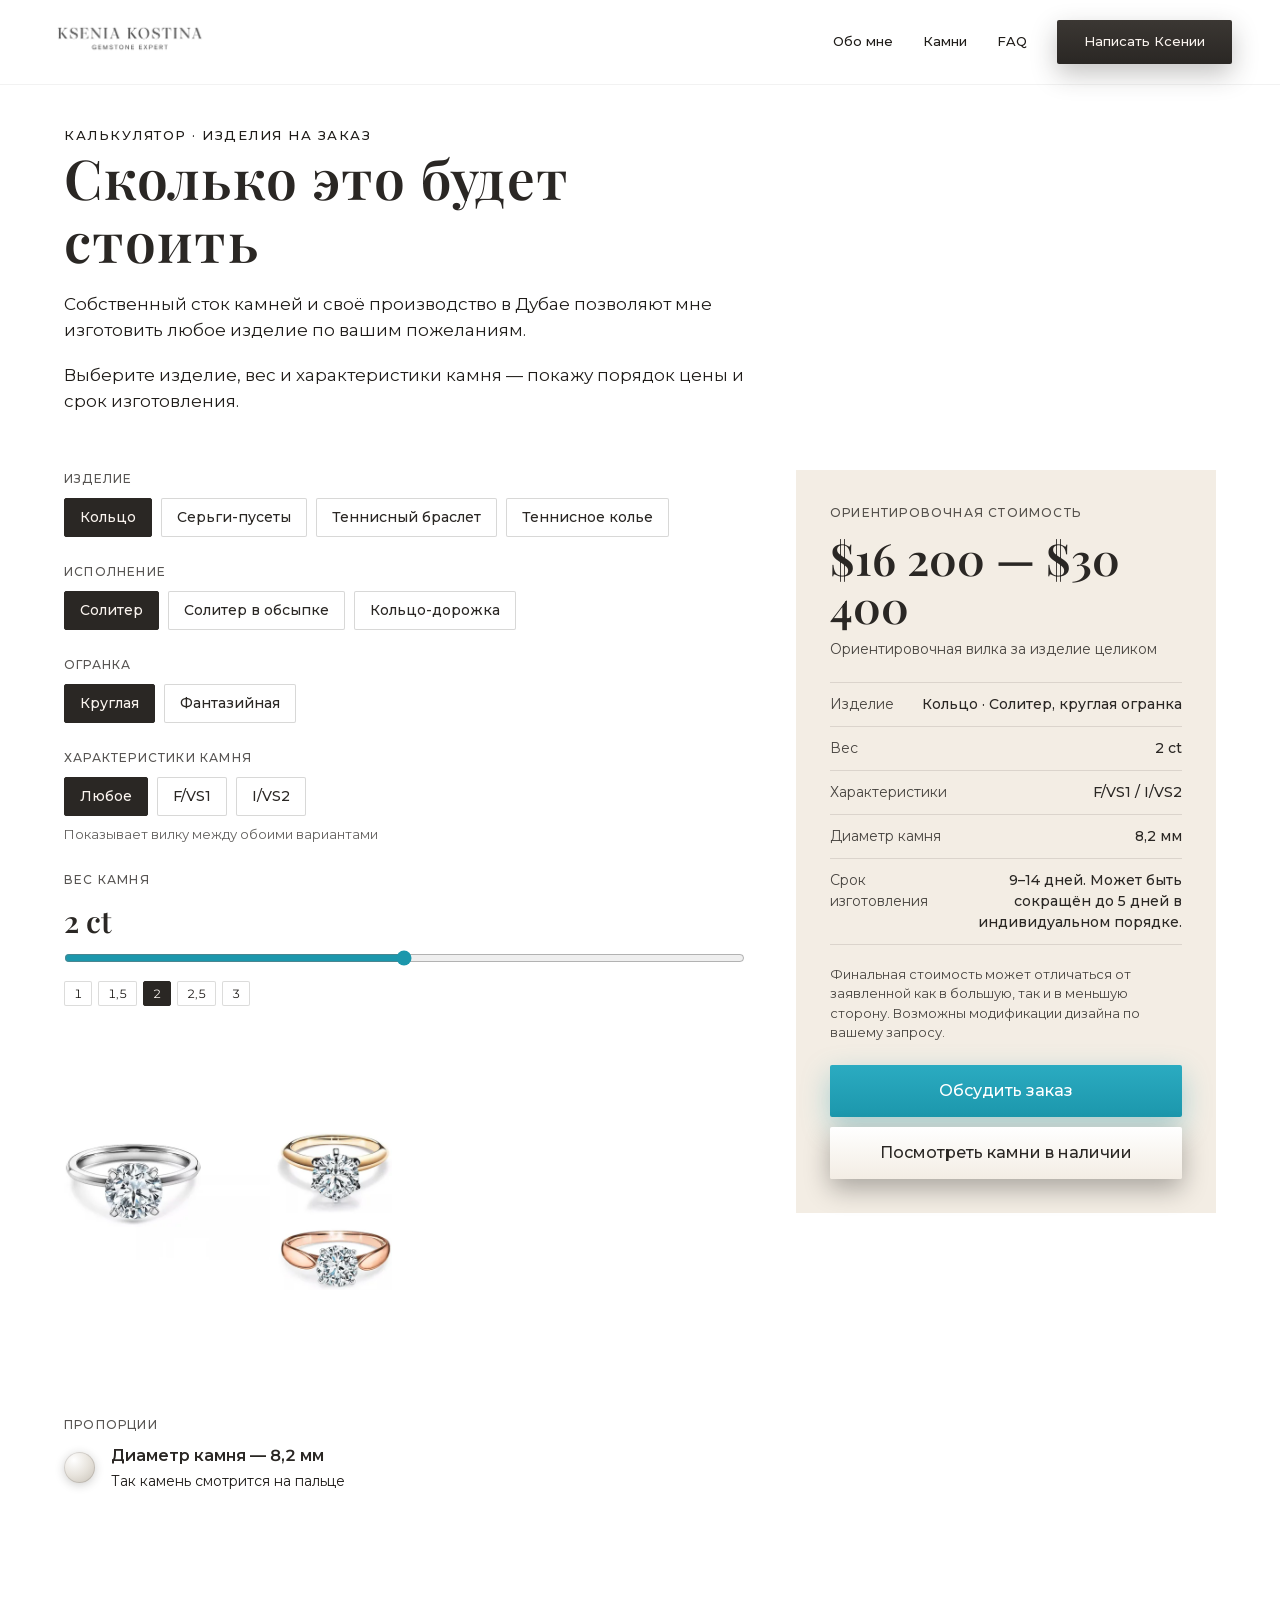
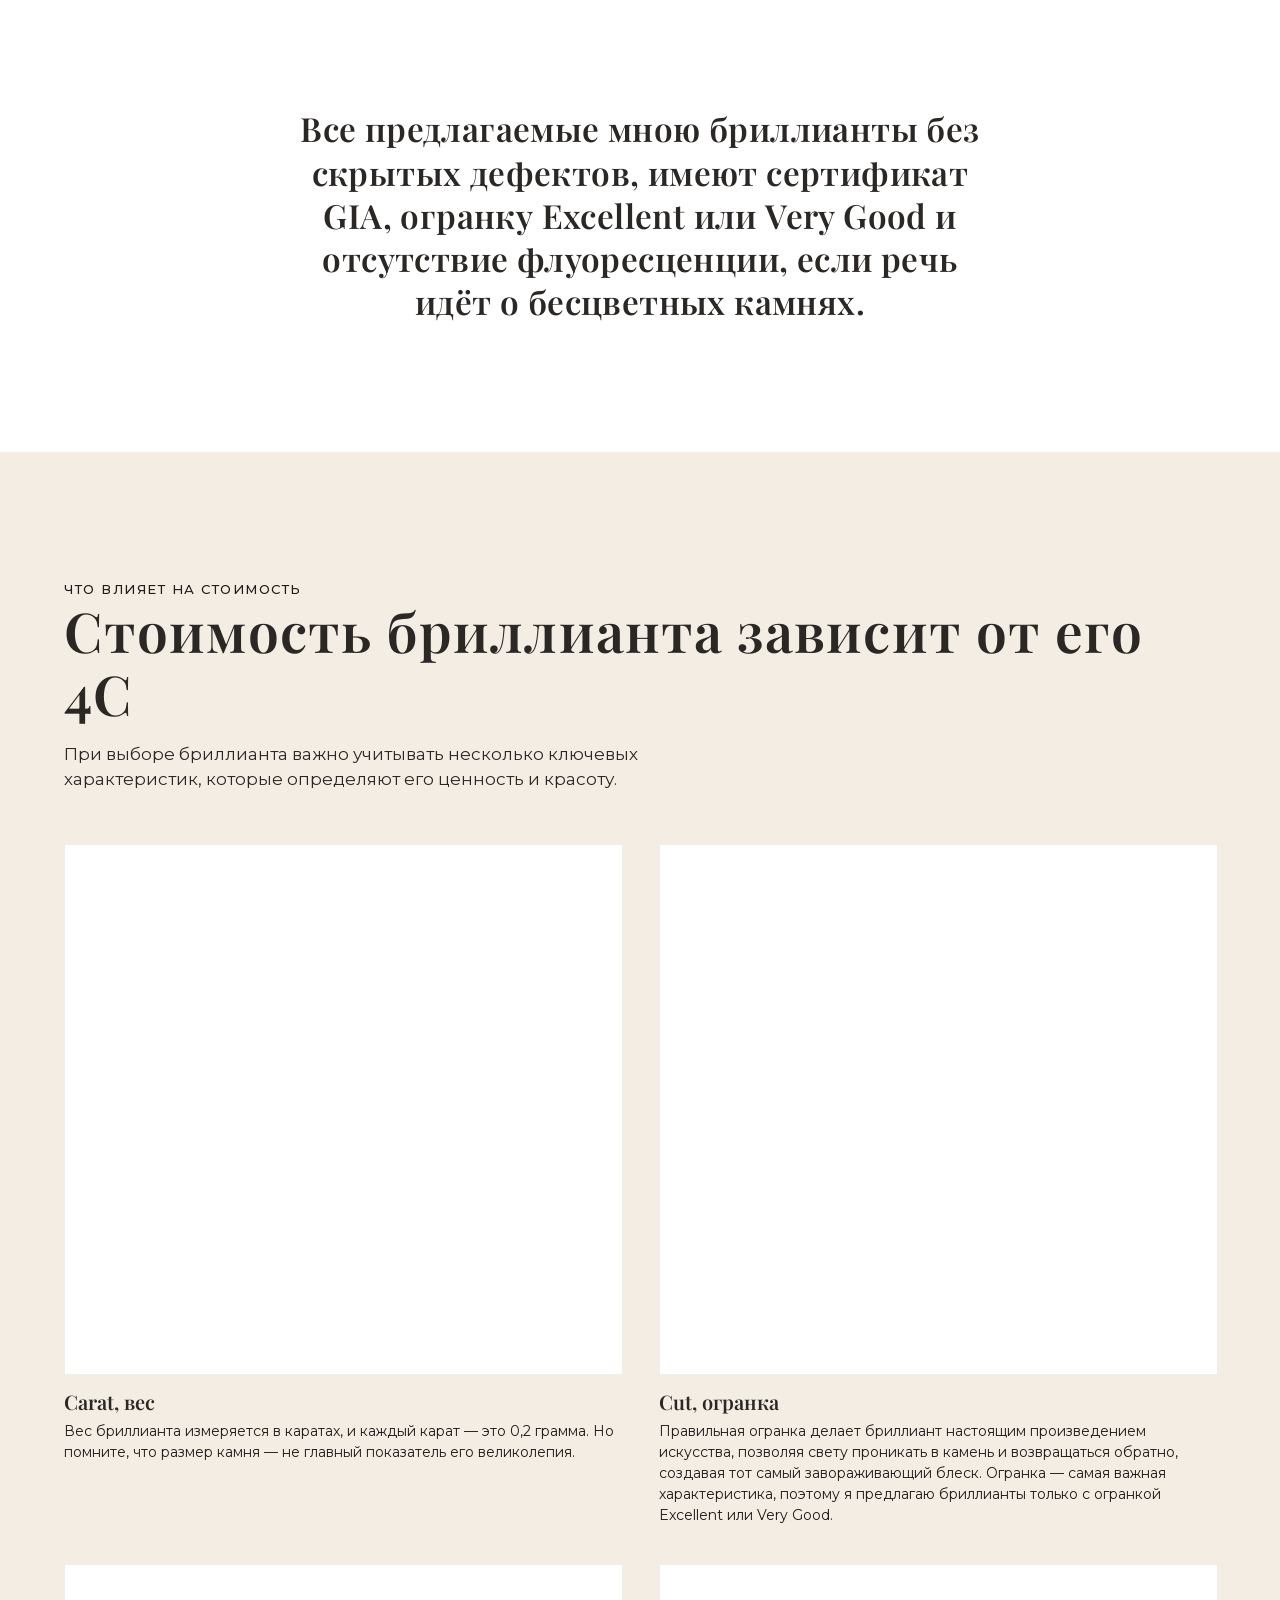
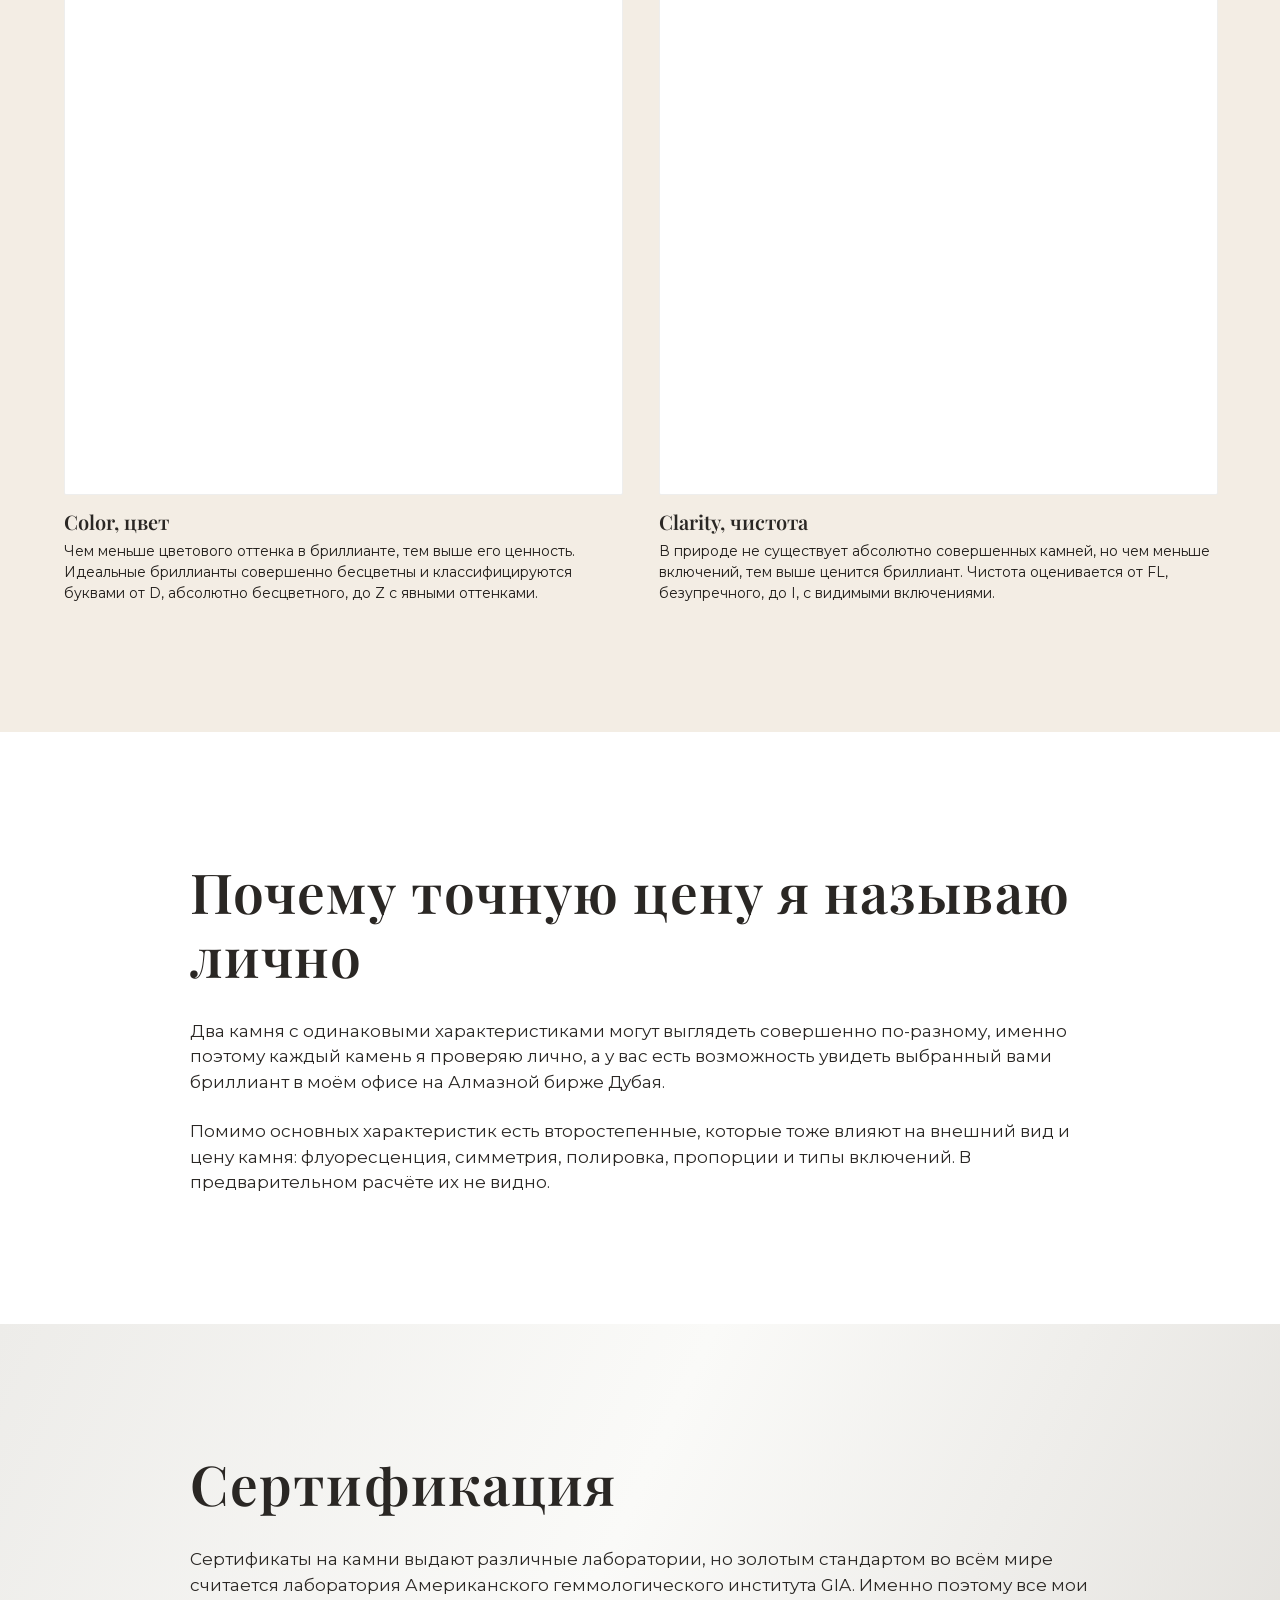
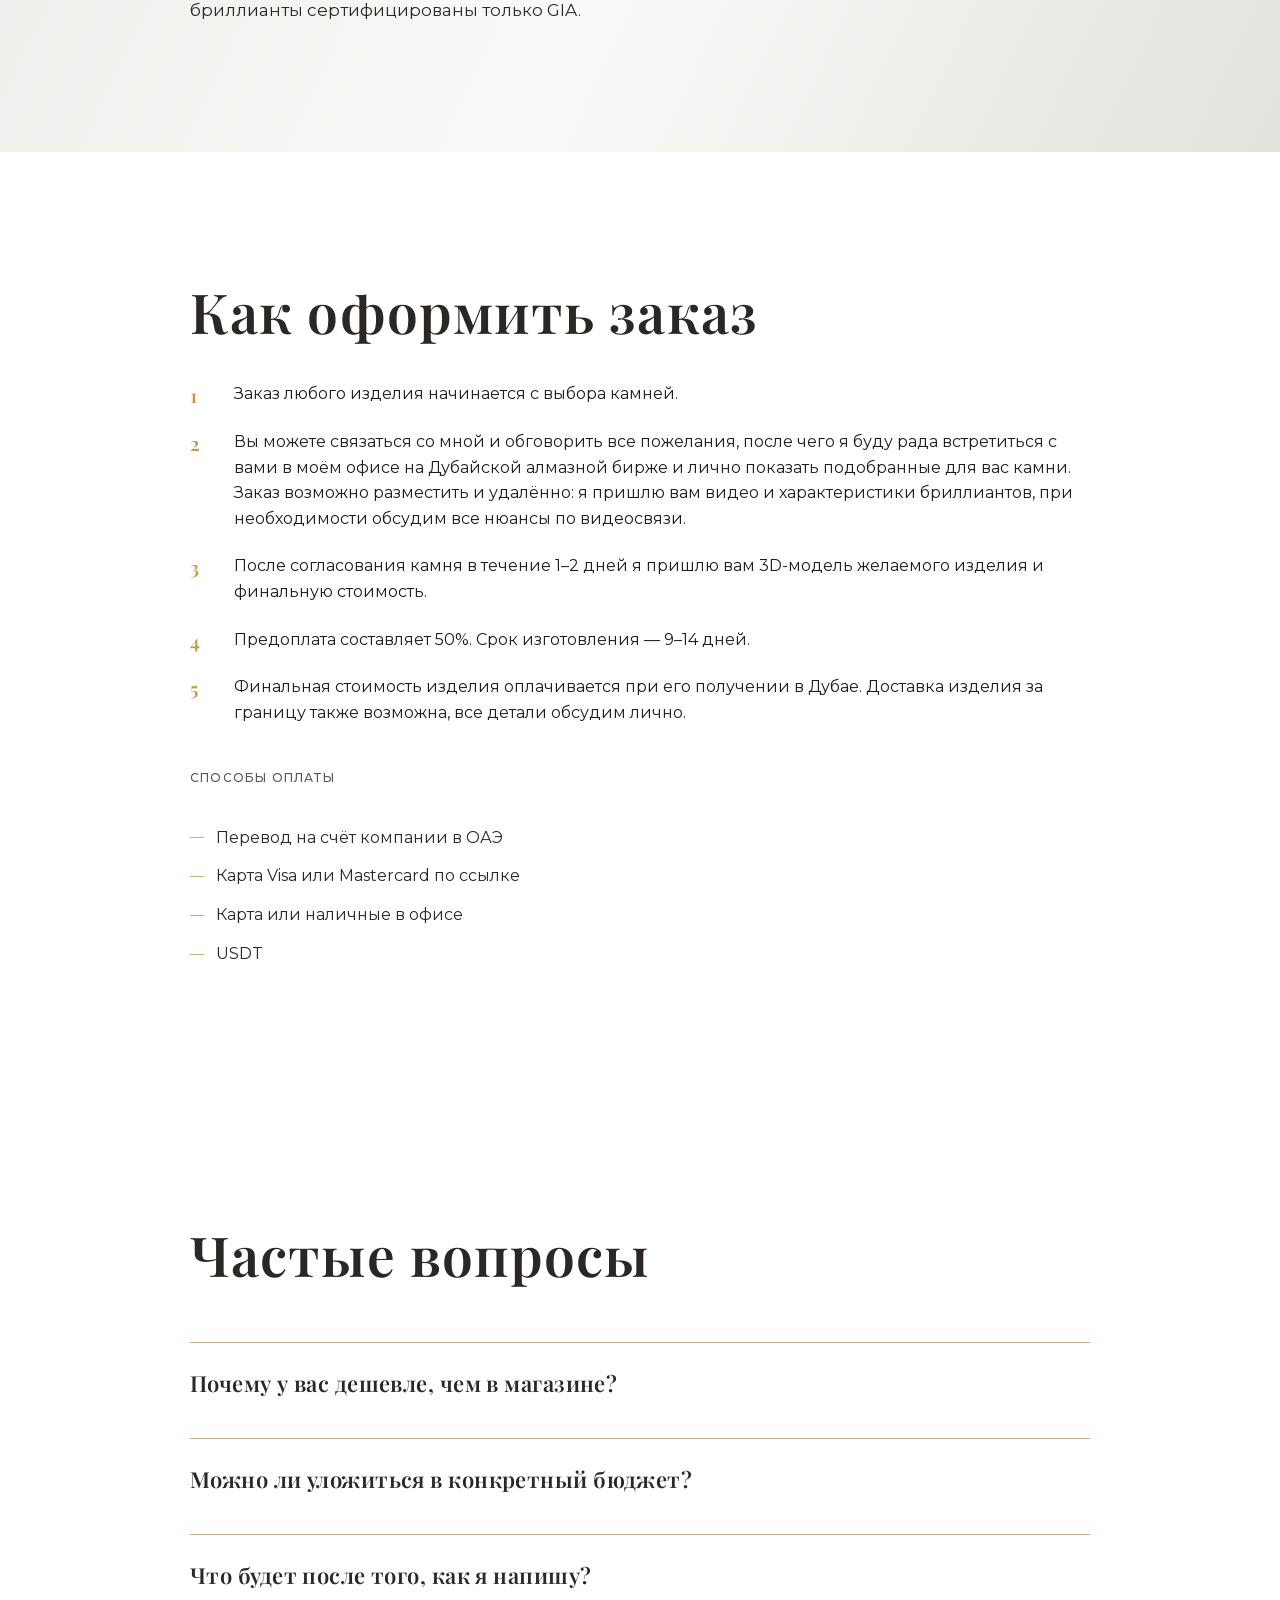
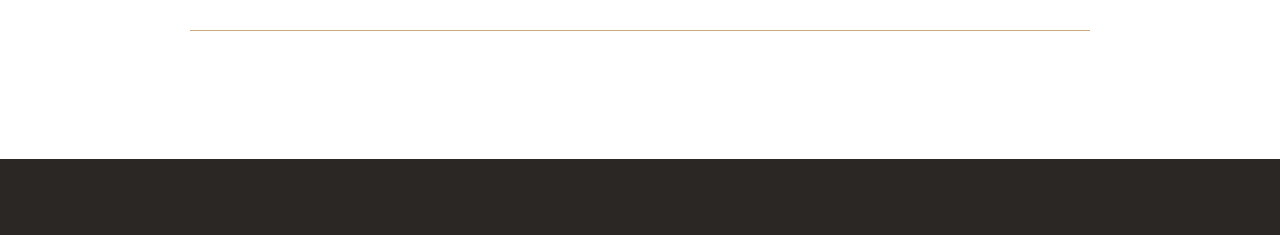
==== commit 5b46d394: "Калькулятор: убрать справочную строку про караты, выровнять фразу о камнях В блоке «Пропорции» остал" ====
--- a/calculator/index.html
+++ b/calculator/index.html
@@ -138,9 +138,7 @@
           </div>
         </div>
 
-        <!-- Кружок рисуется в натуральную величину: 1 мм ≈ 3,8 px.
-             Справочная строка «0,5 карата — 5 мм» показывается только
-             там, где диаметр посчитан по формуле для круглого камня. -->
+        <!-- Кружок рисуется в натуральную величину: 1 мм ≈ 3,8 px. -->
         <div class="size-vis" id="size-vis" hidden>
           <span class="field__label">Пропорции</span>
           <div class="size-vis__row">
@@ -148,7 +146,6 @@
             <div>
               <p class="size-vis__mm" id="size-mm"></p>
               <p class="size-vis__cap" id="size-cap"></p>
-              <p class="size-vis__ref" id="size-scale" hidden>0,5 карата — 5 мм · 1 карат — 6,5 мм</p>
             </div>
           </div>
         </div>
--- a/assets/css/pages.css
+++ b/assets/css/pages.css
@@ -218,7 +218,6 @@
 }
 .size-vis__mm { font-size:16px; font-weight:600; margin:0; font-variant-numeric:tabular-nums }
 .size-vis__cap { font-size:14px; color:var(--fg-2); line-height:1.45; margin:3px 0 0 }
-.size-vis__ref { font-size:13px; color:var(--fg-2); opacity:.7; margin:5px 0 0 }
 
 /* ── Списки на текстовых блоках страницы ── */
 /* Маркер — тонкая линия, а не точка: точки спорят с засечками
@@ -335,7 +334,7 @@
 .statement {
   font-family:var(--font-display); font-weight:600;
   font-size:clamp(22px,2.6vw,34px); line-height:1.3; letter-spacing:.4px;
-  margin:0; max-width:34ch;
+  margin:0 auto; max-width:34ch; text-align:center;
 }
 
 /* Расшифровка качества — одной строкой под рядом кнопок (#grade-note),
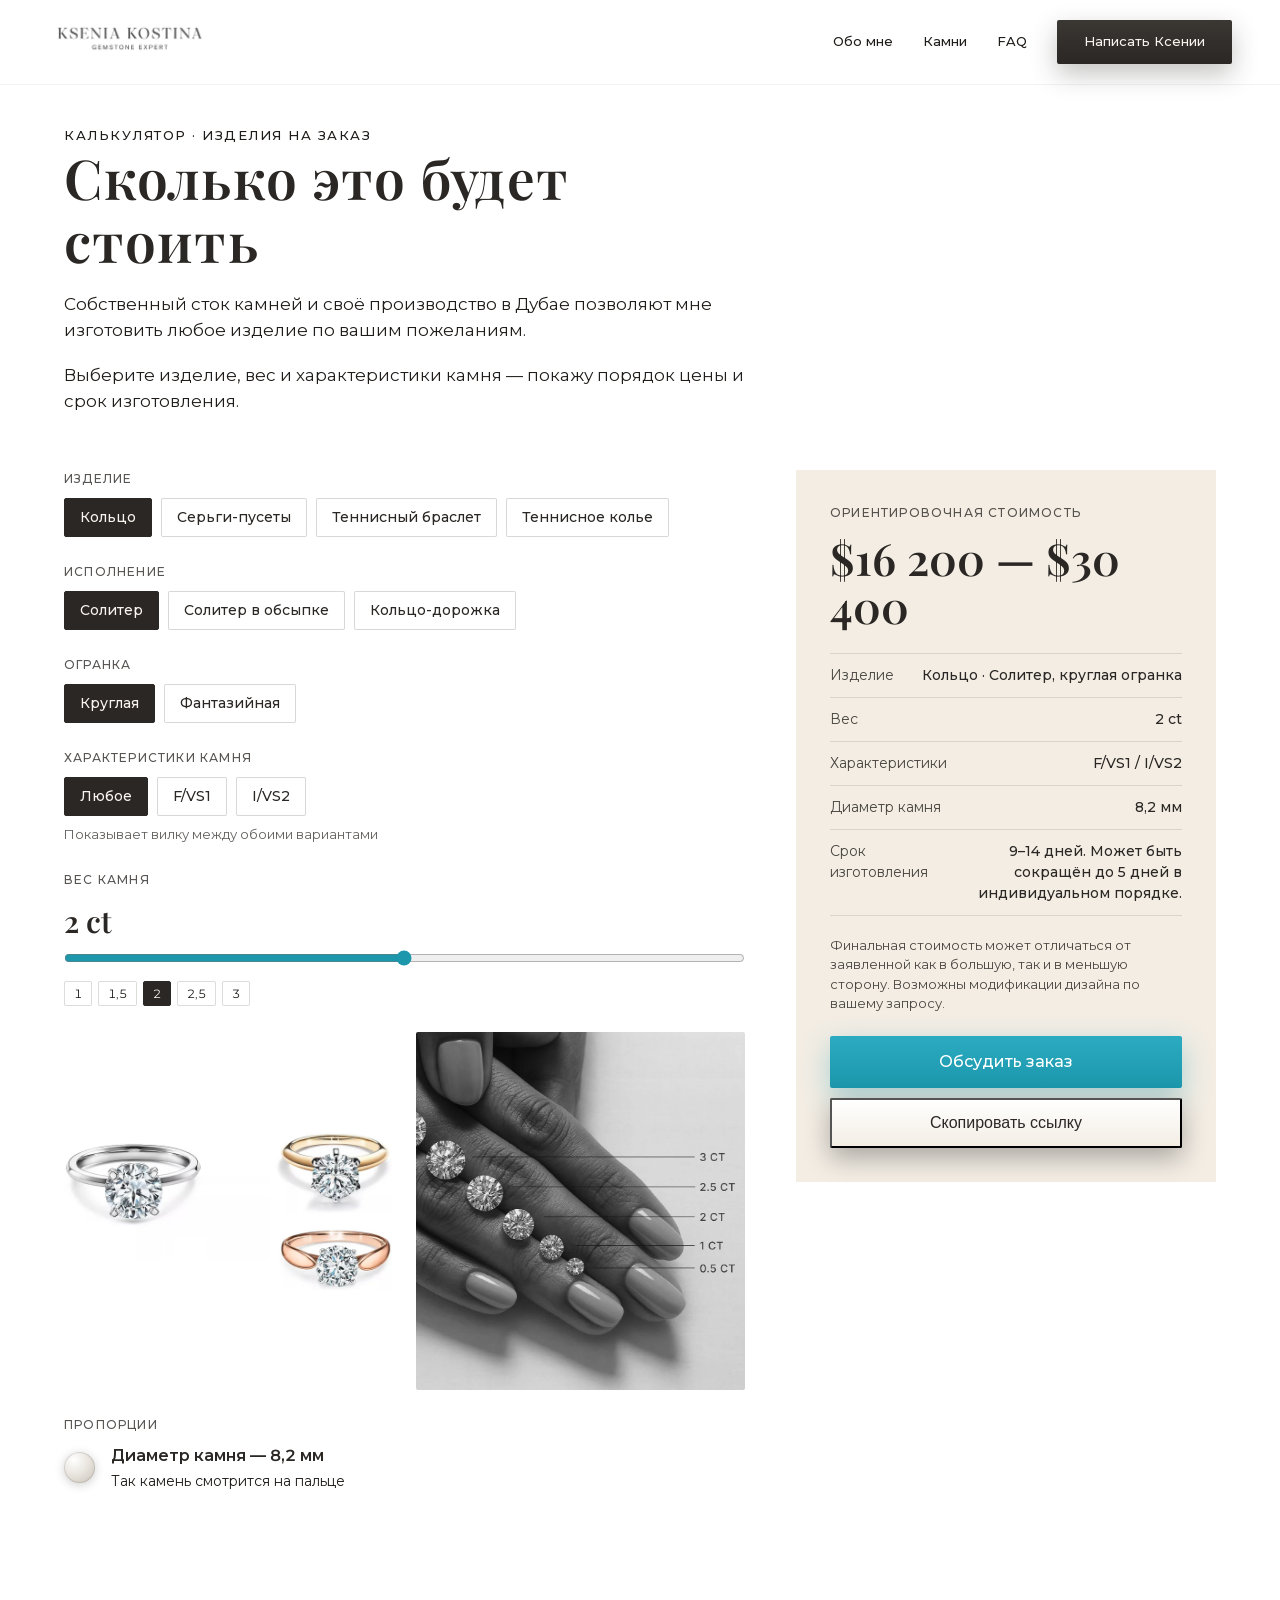
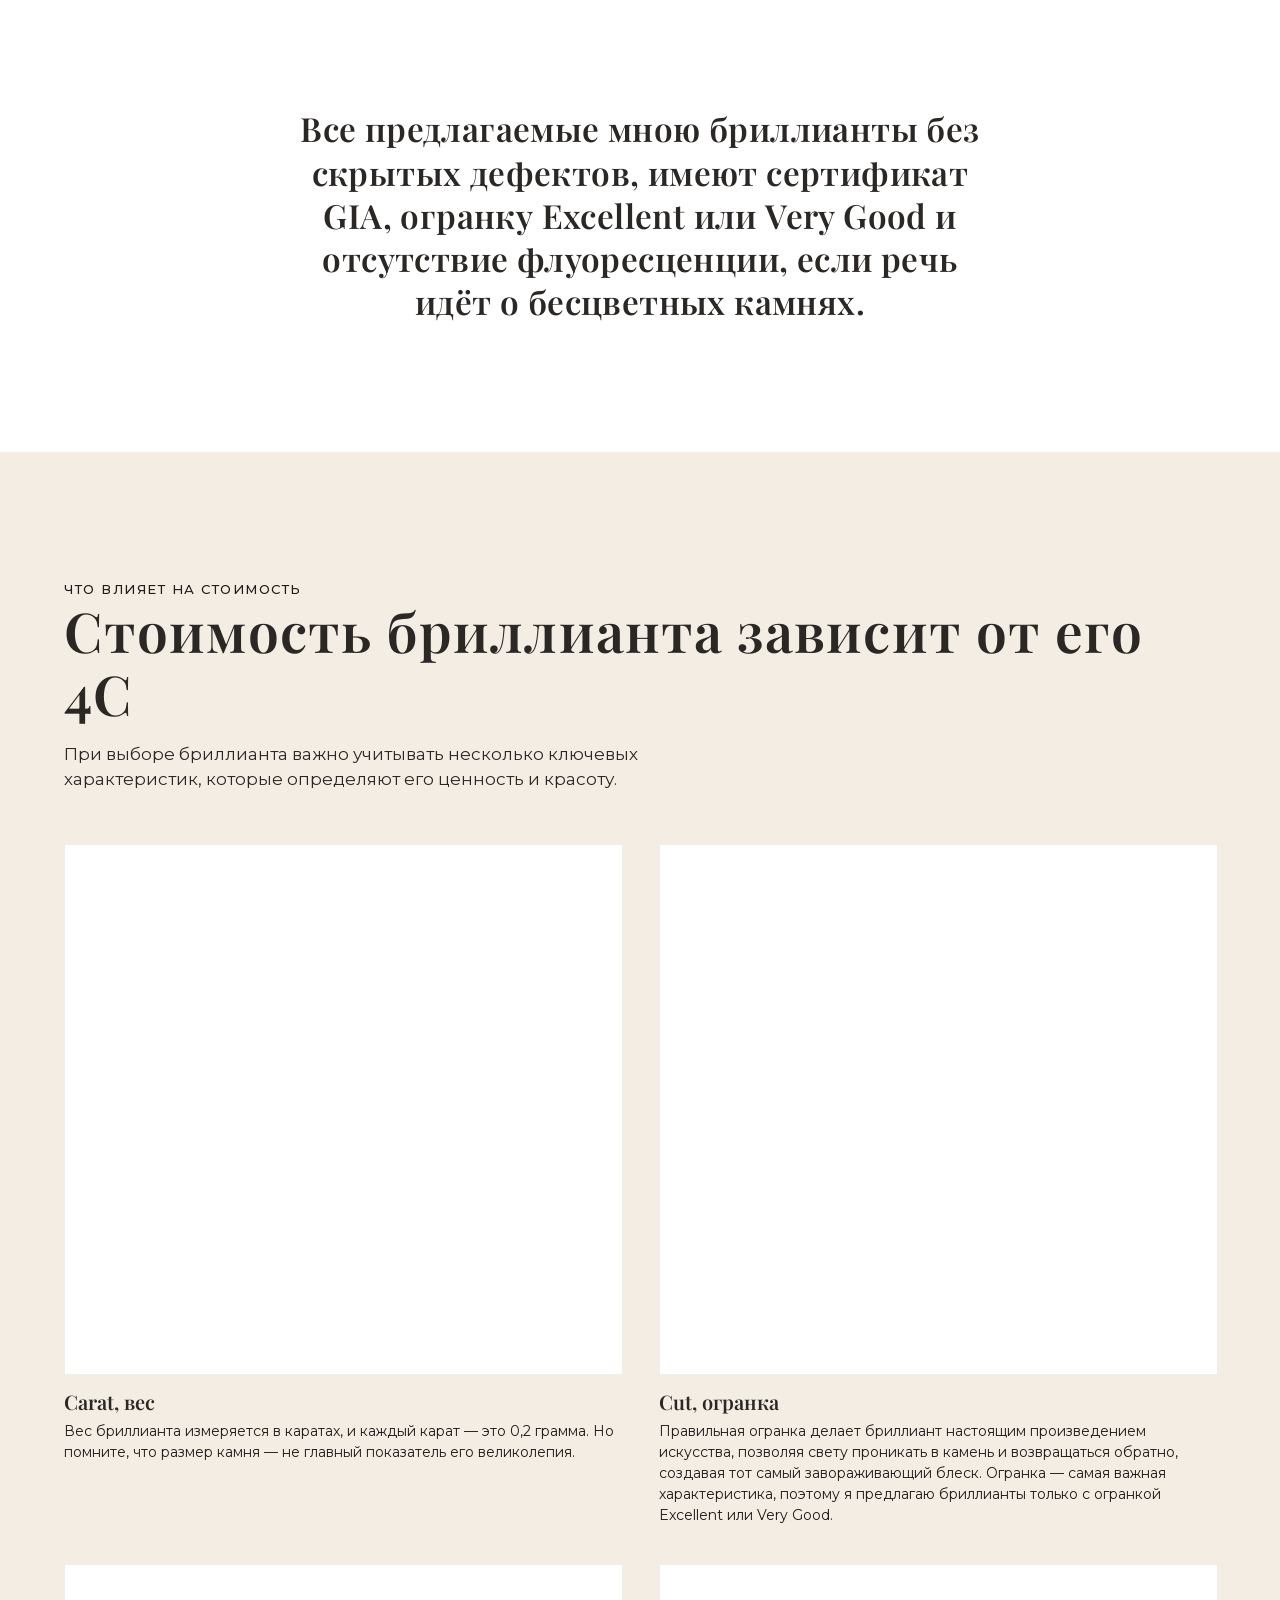
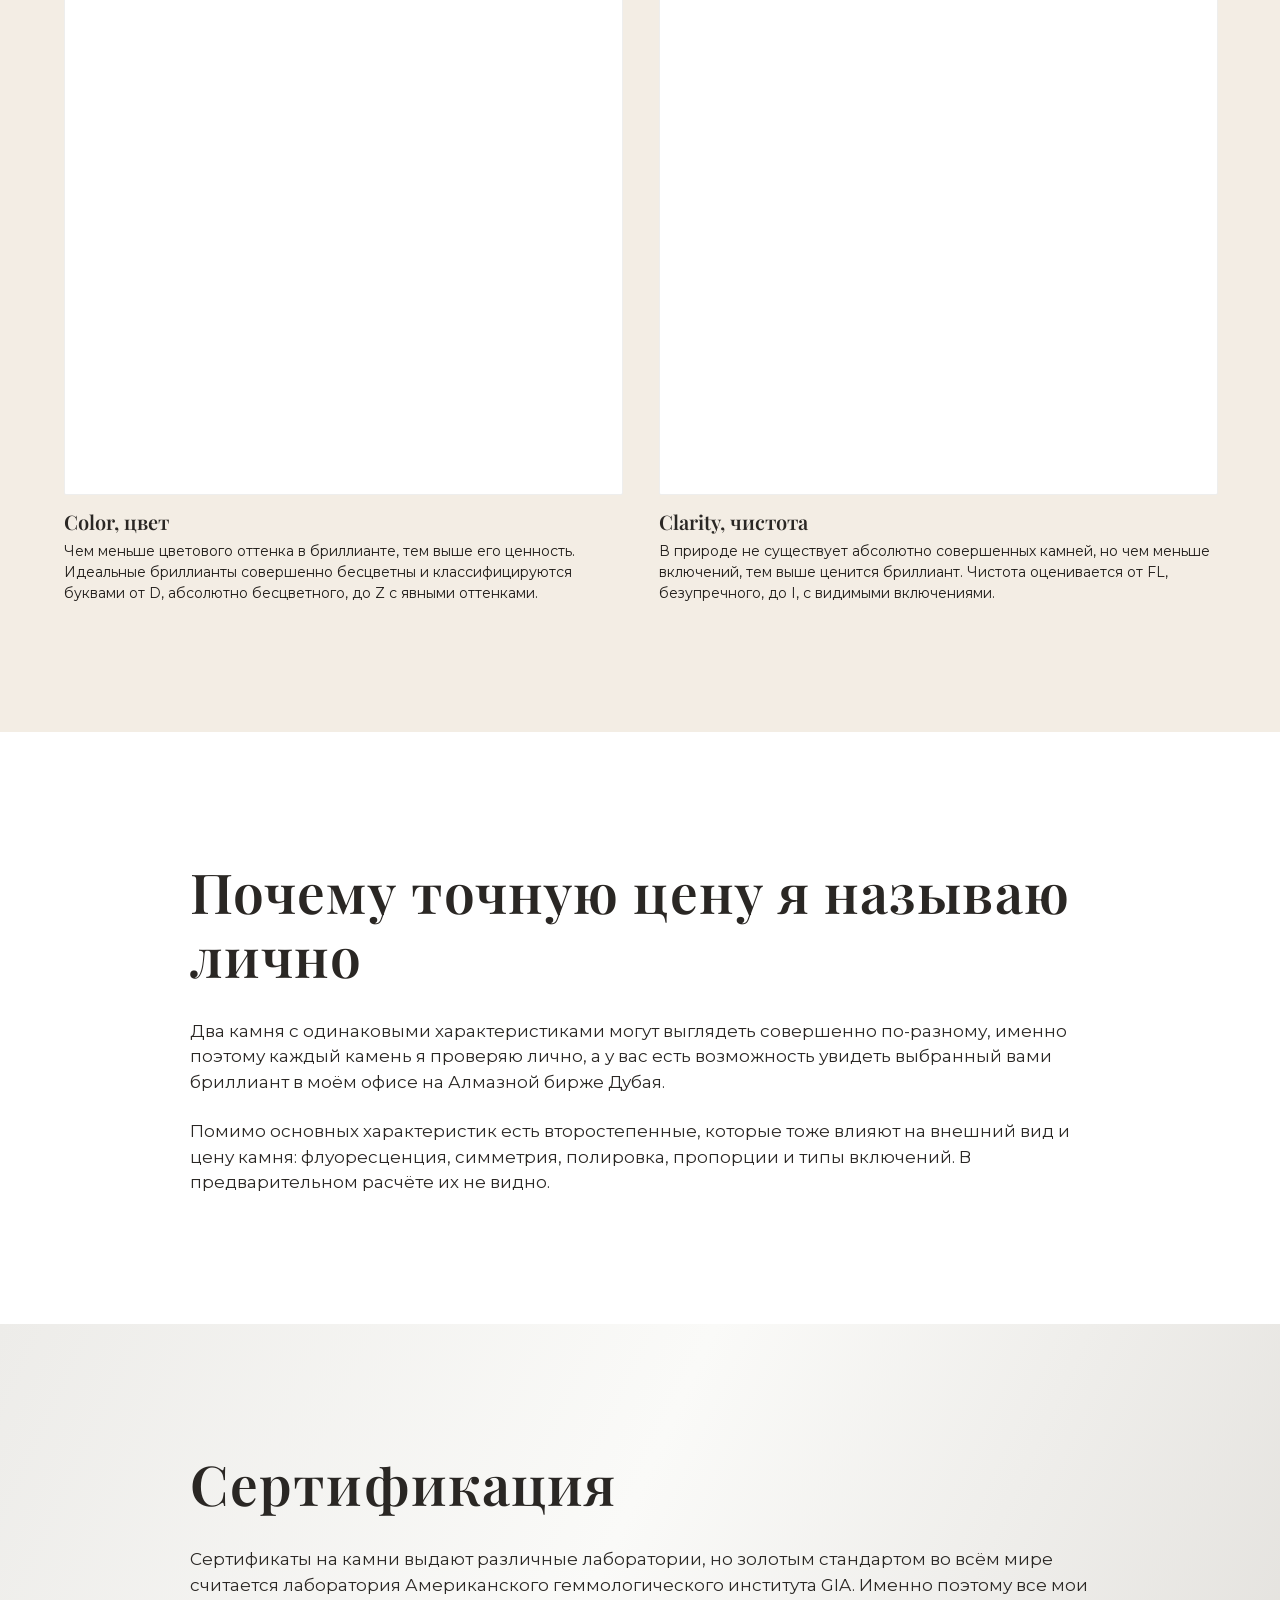
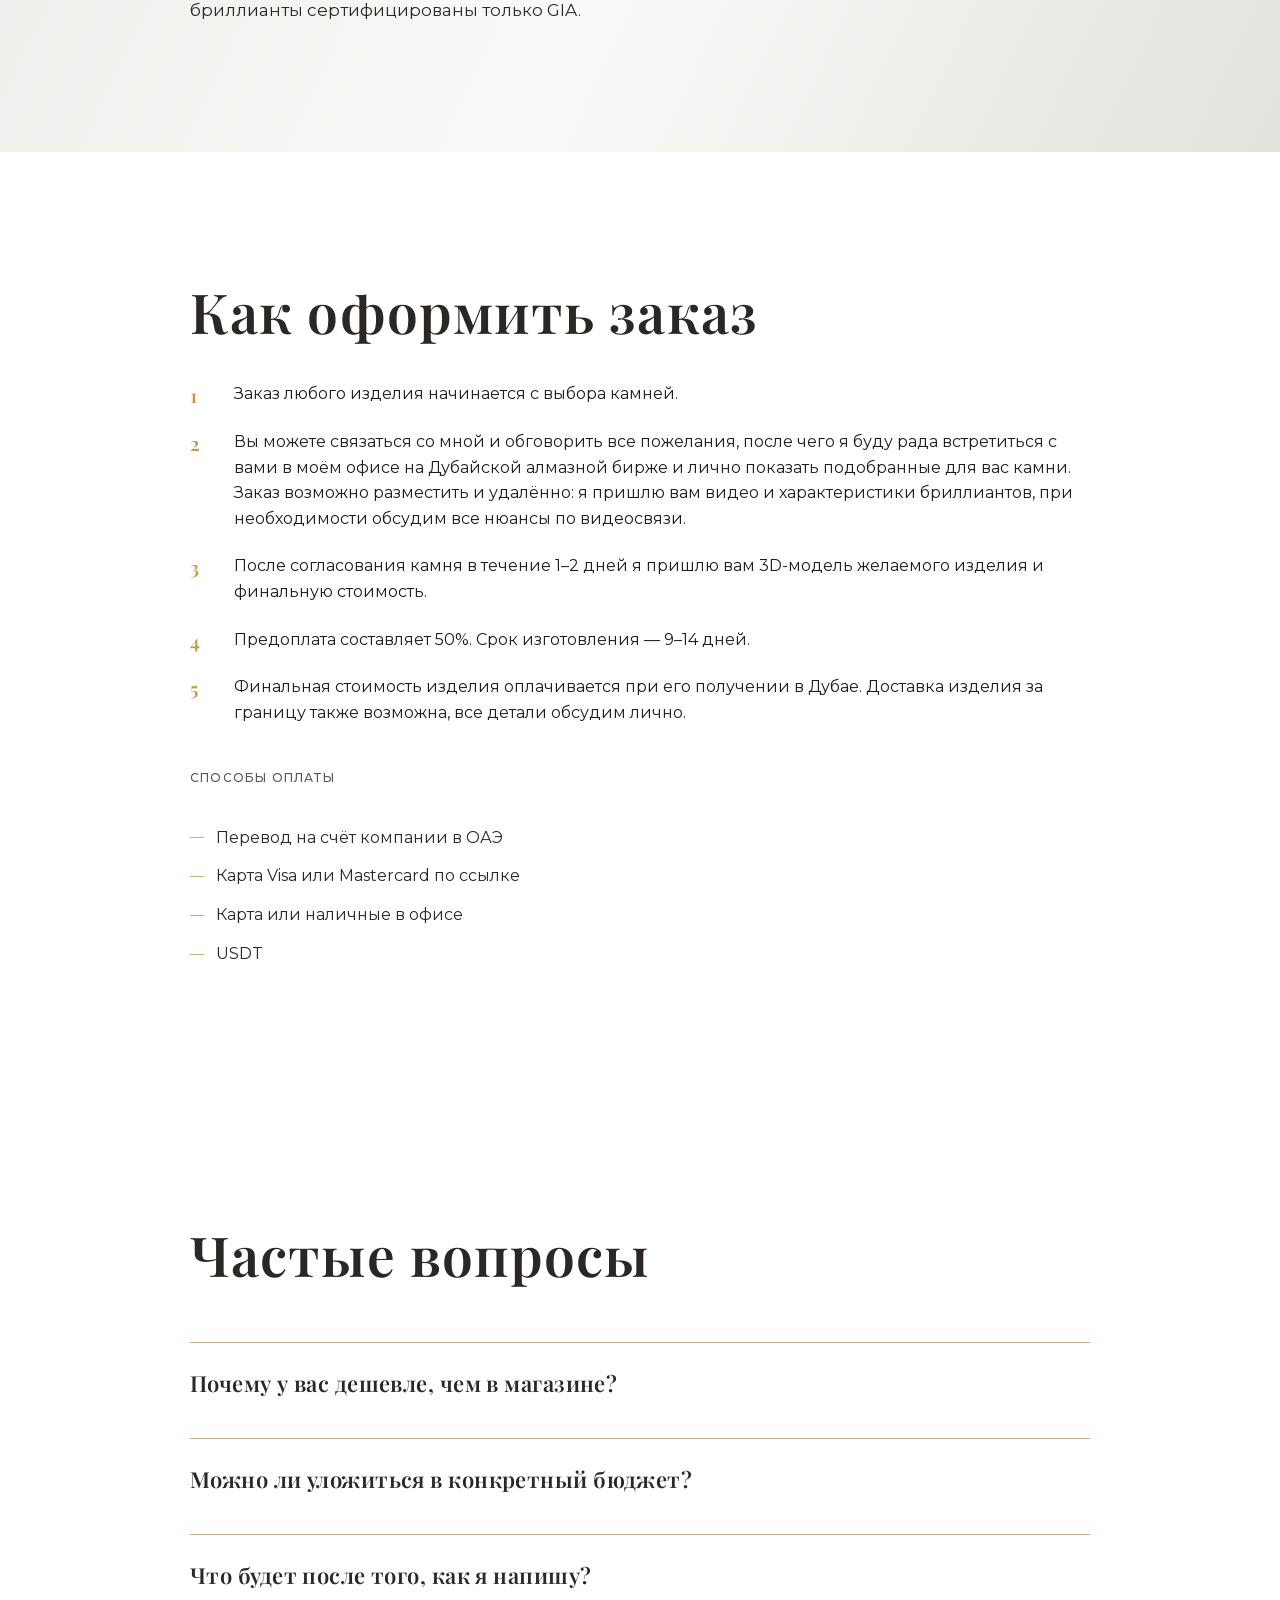
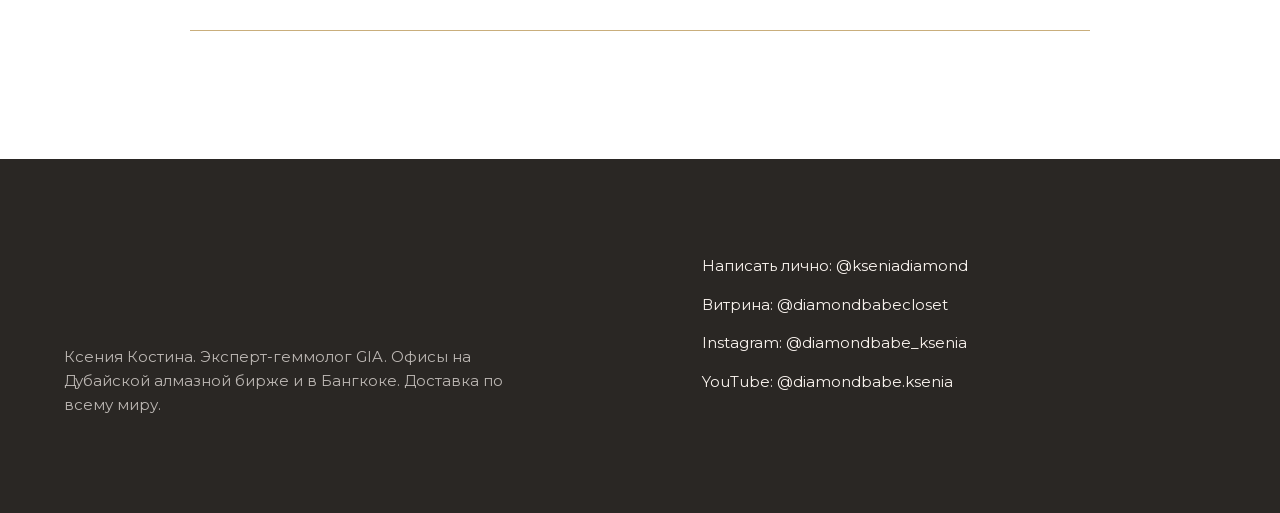
==== commit 5e15df69: "Калькулятор: ссылка на выбранное вместо перехода в каталог Весь выбор — исполнение, характеристики и" ====
--- a/calculator/index.html
+++ b/calculator/index.html
@@ -166,9 +166,11 @@
 
         <p class="result__note" id="disclaimer"></p>
 
+        <!-- Весь выбор лежит в адресе страницы, поэтому ссылкой можно
+             поделиться и она откроется в том же состоянии. -->
         <div class="result__actions">
           <a class="btn btn--paraiba" id="r-discuss" href="https://t.me/kseniadiamond">Обсудить заказ</a>
-          <a class="btn btn--light" id="r-to-catalog" href="../catalog/">Посмотреть камни в наличии</a>
+          <button class="btn btn--light" id="r-copy" type="button">Скопировать ссылку</button>
         </div>
       </aside>
 
--- a/assets/css/pages.css
+++ b/assets/css/pages.css
@@ -294,6 +294,11 @@
   .cut-preview__photo { max-height:none }
 }
 
+/* Кнопка копирования на секунду становится подтверждением. Ширина
+   при этом меняется, поэтому строка кнопок не должна их растягивать —
+   иначе соседняя кнопка дёргается вместе с текстом. */
+#r-copy.is-done { color:var(--paraiba-2); border-color:var(--paraiba-2) }
+
 .result__price-note { font-size:14px; color:var(--fg-2); opacity:.8; margin:8px 0 0 }
 .result.is-out .result__price { font-size:clamp(22px,2.6vw,28px) }
 #r-mm-row[hidden] { display:none }
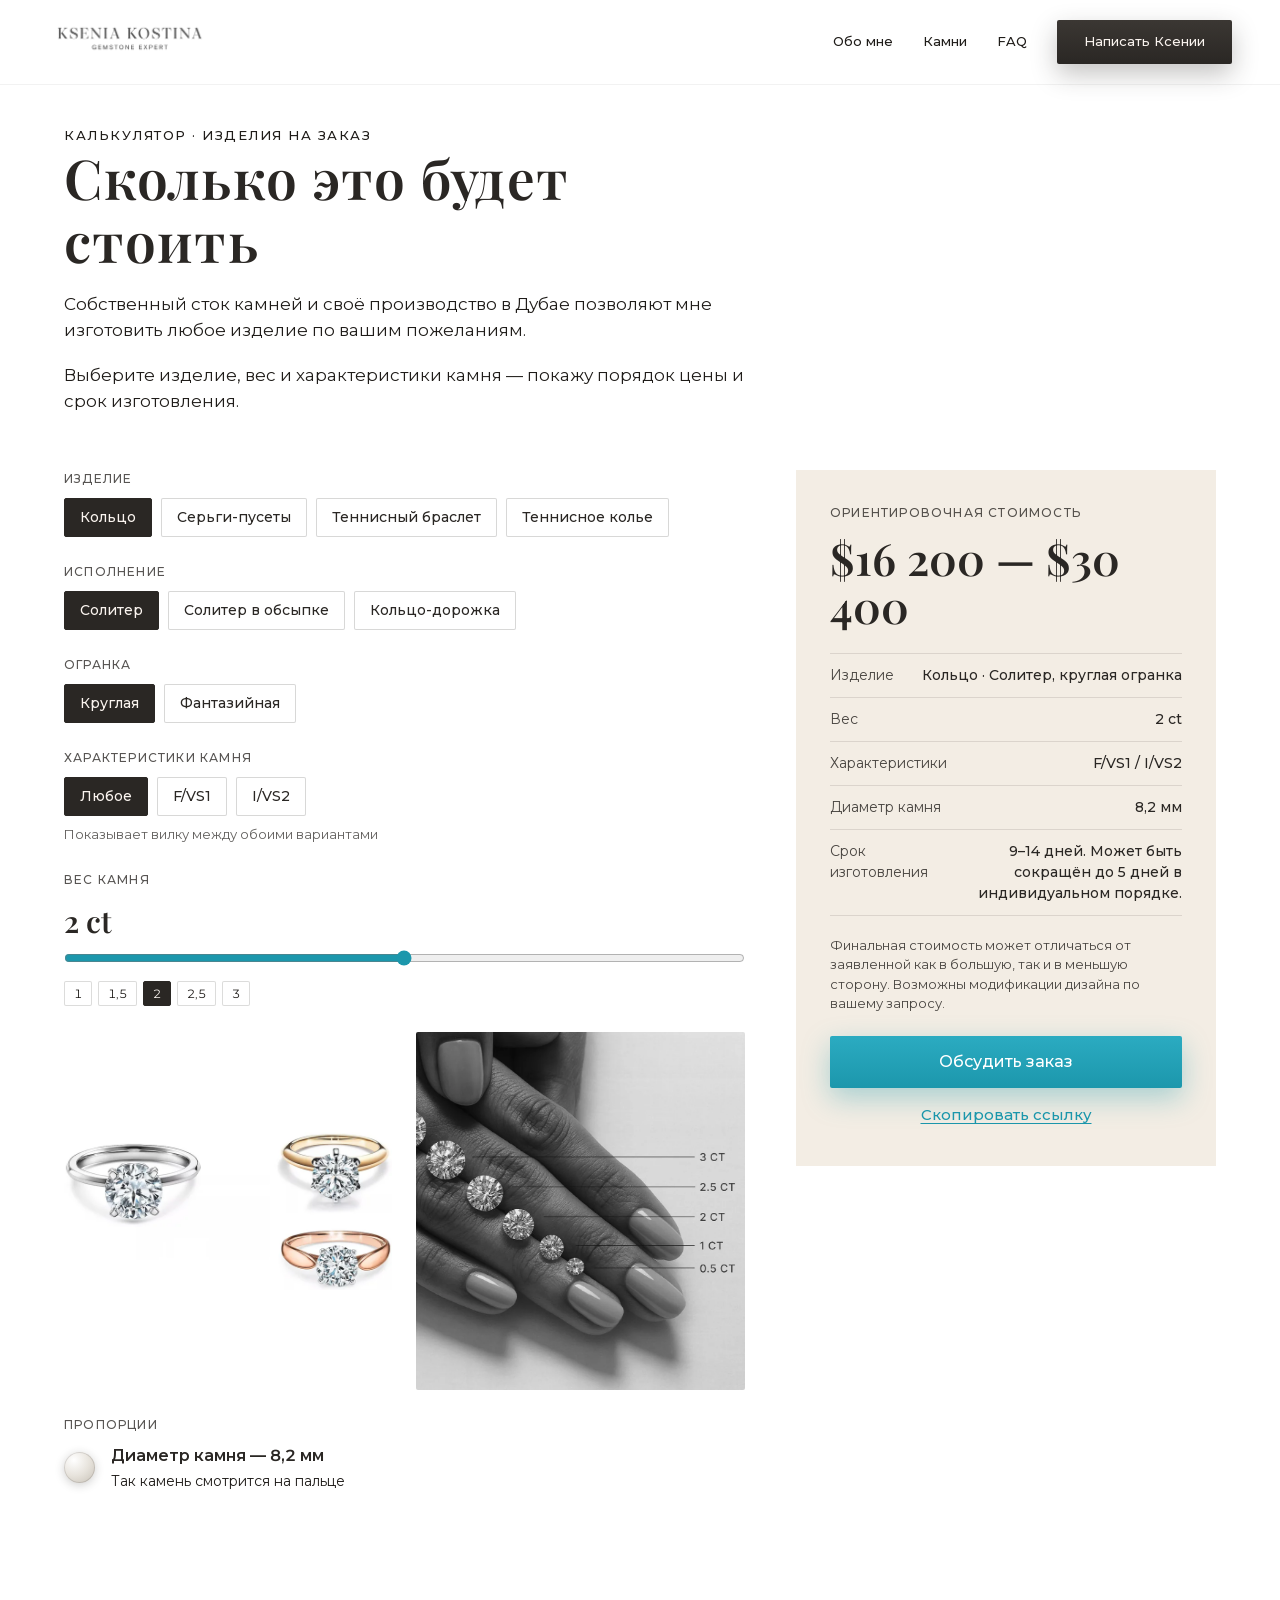
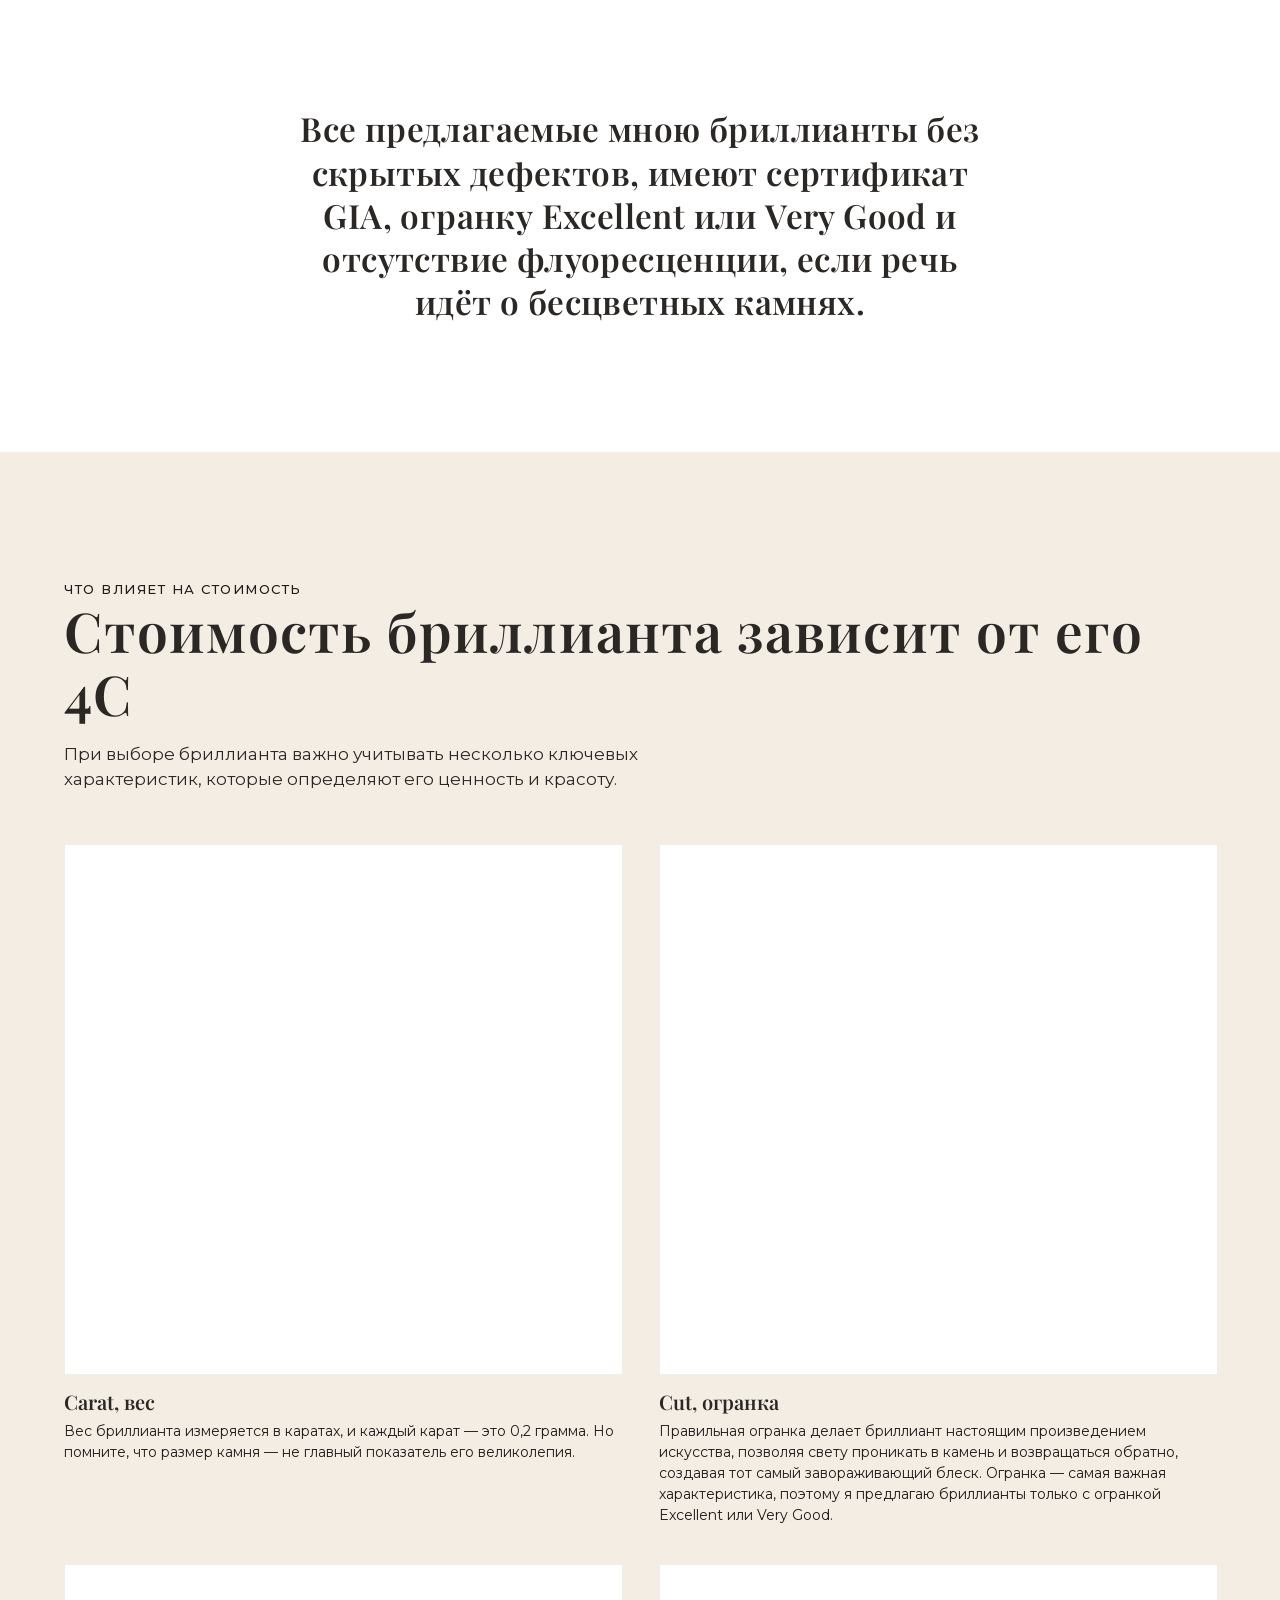
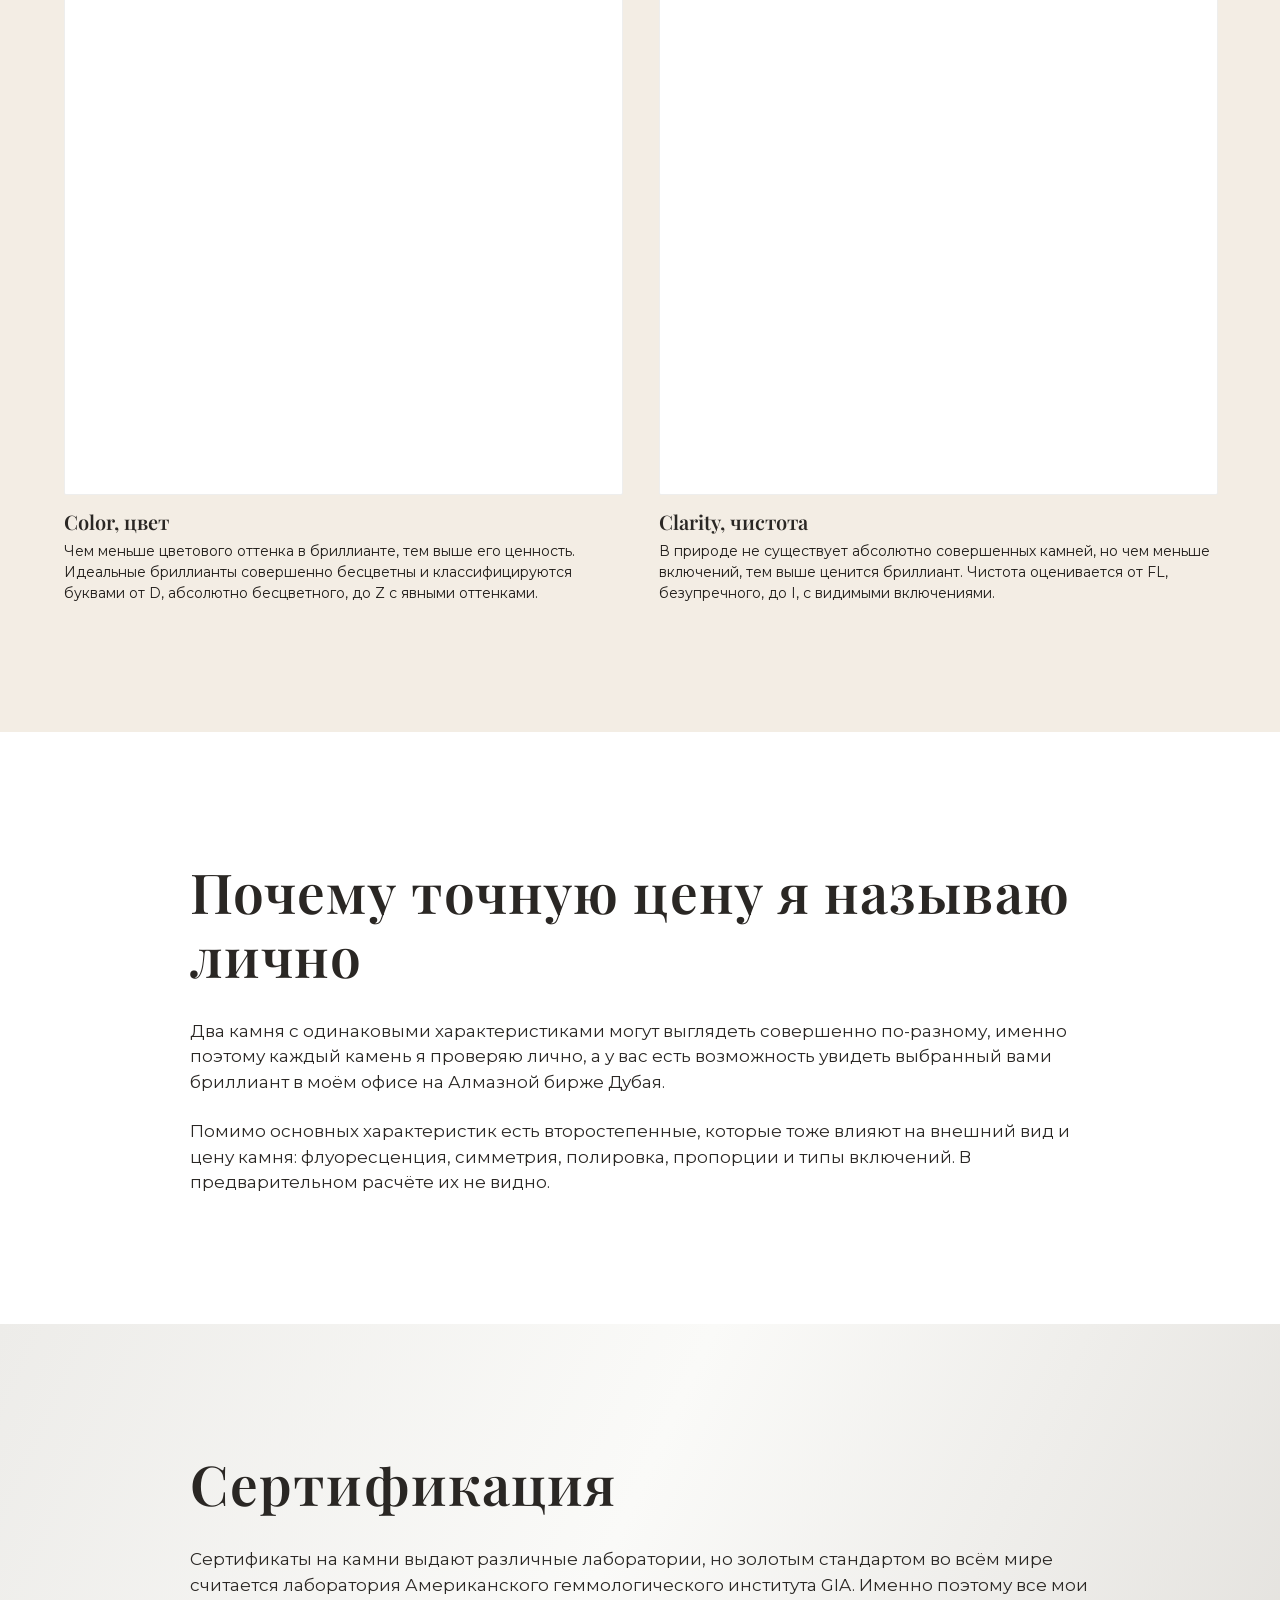
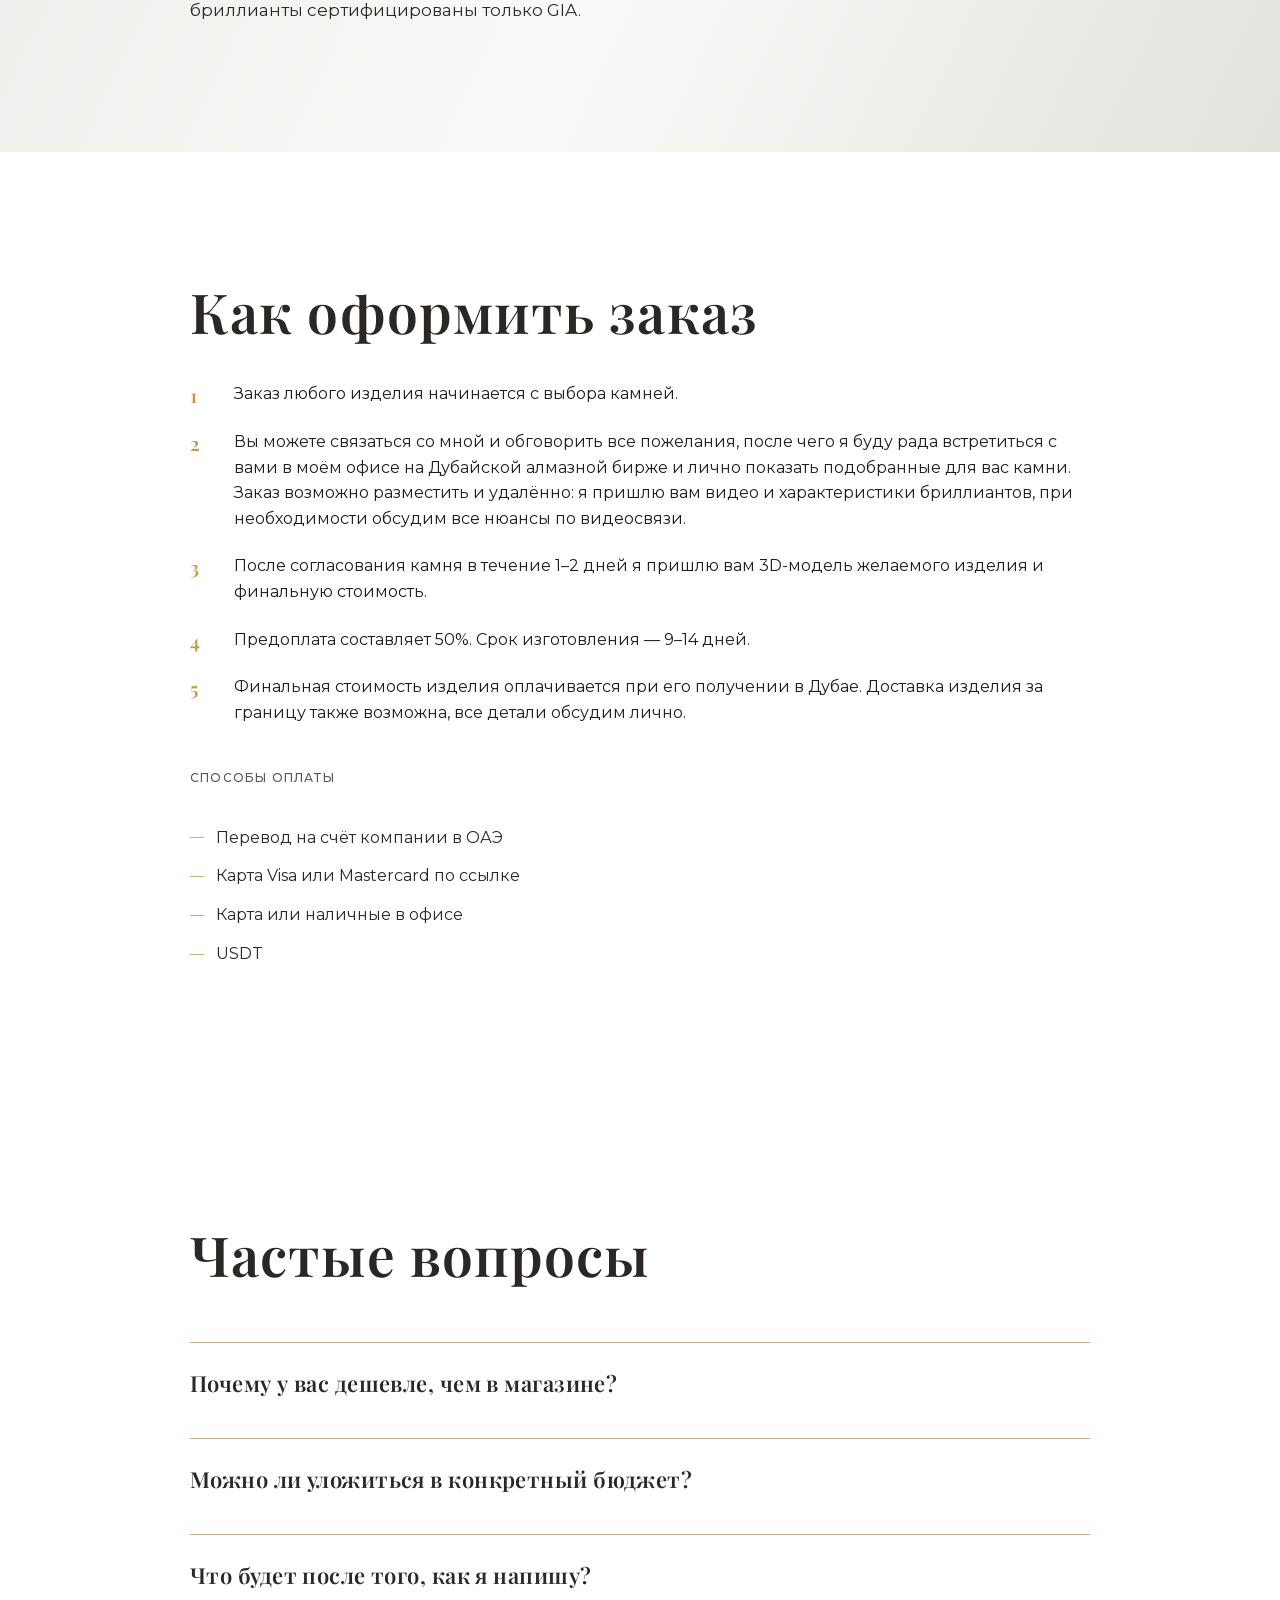
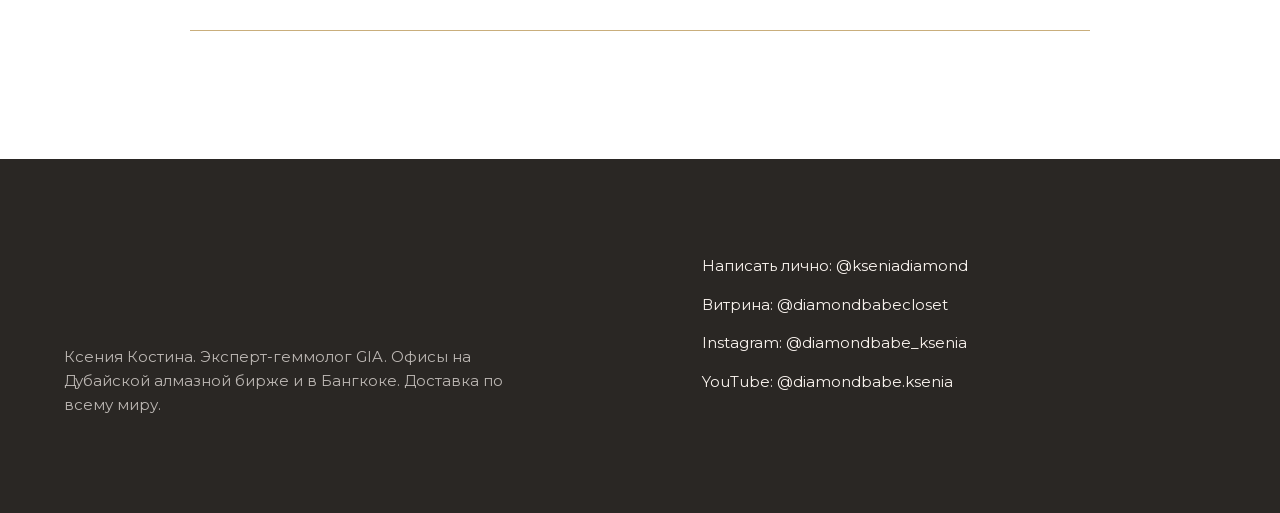
==== commit 41e35d04: "Калькулятор: копирование ссылки — ссылкой, а не кнопкой По разметке это по-прежнему button: копирова" ====
--- a/calculator/index.html
+++ b/calculator/index.html
@@ -170,7 +170,7 @@
              поделиться и она откроется в том же состоянии. -->
         <div class="result__actions">
           <a class="btn btn--paraiba" id="r-discuss" href="https://t.me/kseniadiamond">Обсудить заказ</a>
-          <button class="btn btn--light" id="r-copy" type="button">Скопировать ссылку</button>
+          <button class="linkbtn" id="r-copy" type="button">Скопировать ссылку</button>
         </div>
       </aside>
 
--- a/assets/css/pages.css
+++ b/assets/css/pages.css
@@ -294,10 +294,20 @@
   .cut-preview__photo { max-height:none }
 }
 
-/* Кнопка копирования на секунду становится подтверждением. Ширина
-   при этом меняется, поэтому строка кнопок не должна их растягивать —
-   иначе соседняя кнопка дёргается вместе с текстом. */
-#r-copy.is-done { color:var(--paraiba-2); border-color:var(--paraiba-2) }
+/* Копирование ссылки — действие, а не переход, поэтому по разметке это
+   кнопка (её видит скринридер, она работает с клавиатуры). Но выглядит
+   ссылкой: второй крупной кнопкой она спорила бы за внимание с
+   «Обсудить заказ», а это не равные по важности действия.
+   На секунду становится подтверждением — тогда подчёркивание убираем,
+   чтобы галочку не читали как ещё одну ссылку. */
+.linkbtn {
+  align-self:center;
+  font:inherit; font-size:15px; font-weight:500; padding:6px 4px;
+  border:0; background:none; color:var(--paraiba-2); cursor:pointer;
+  text-decoration:underline; text-underline-offset:3px;
+}
+.linkbtn:hover { text-decoration-thickness:2px }
+.linkbtn.is-done { color:var(--fg-2); text-decoration:none; cursor:default }
 
 .result__price-note { font-size:14px; color:var(--fg-2); opacity:.8; margin:8px 0 0 }
 .result.is-out .result__price { font-size:clamp(22px,2.6vw,28px) }
